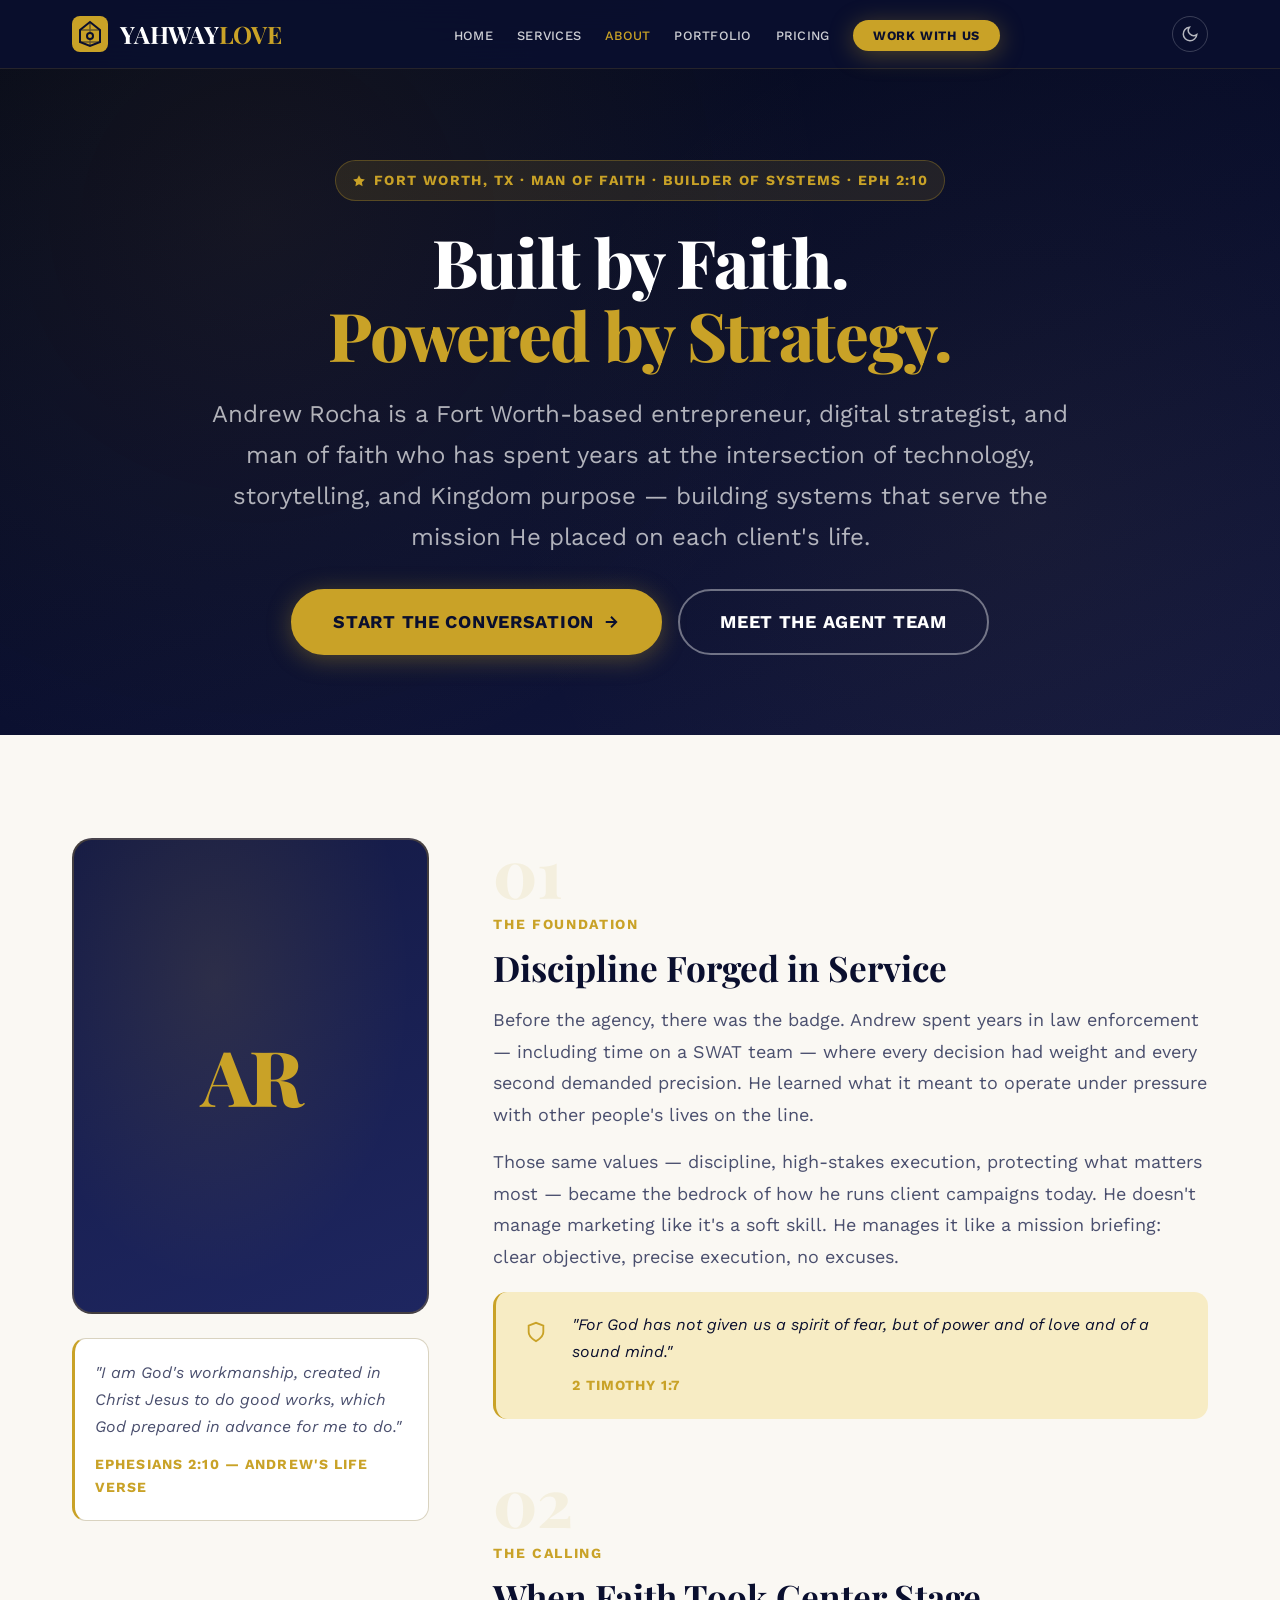
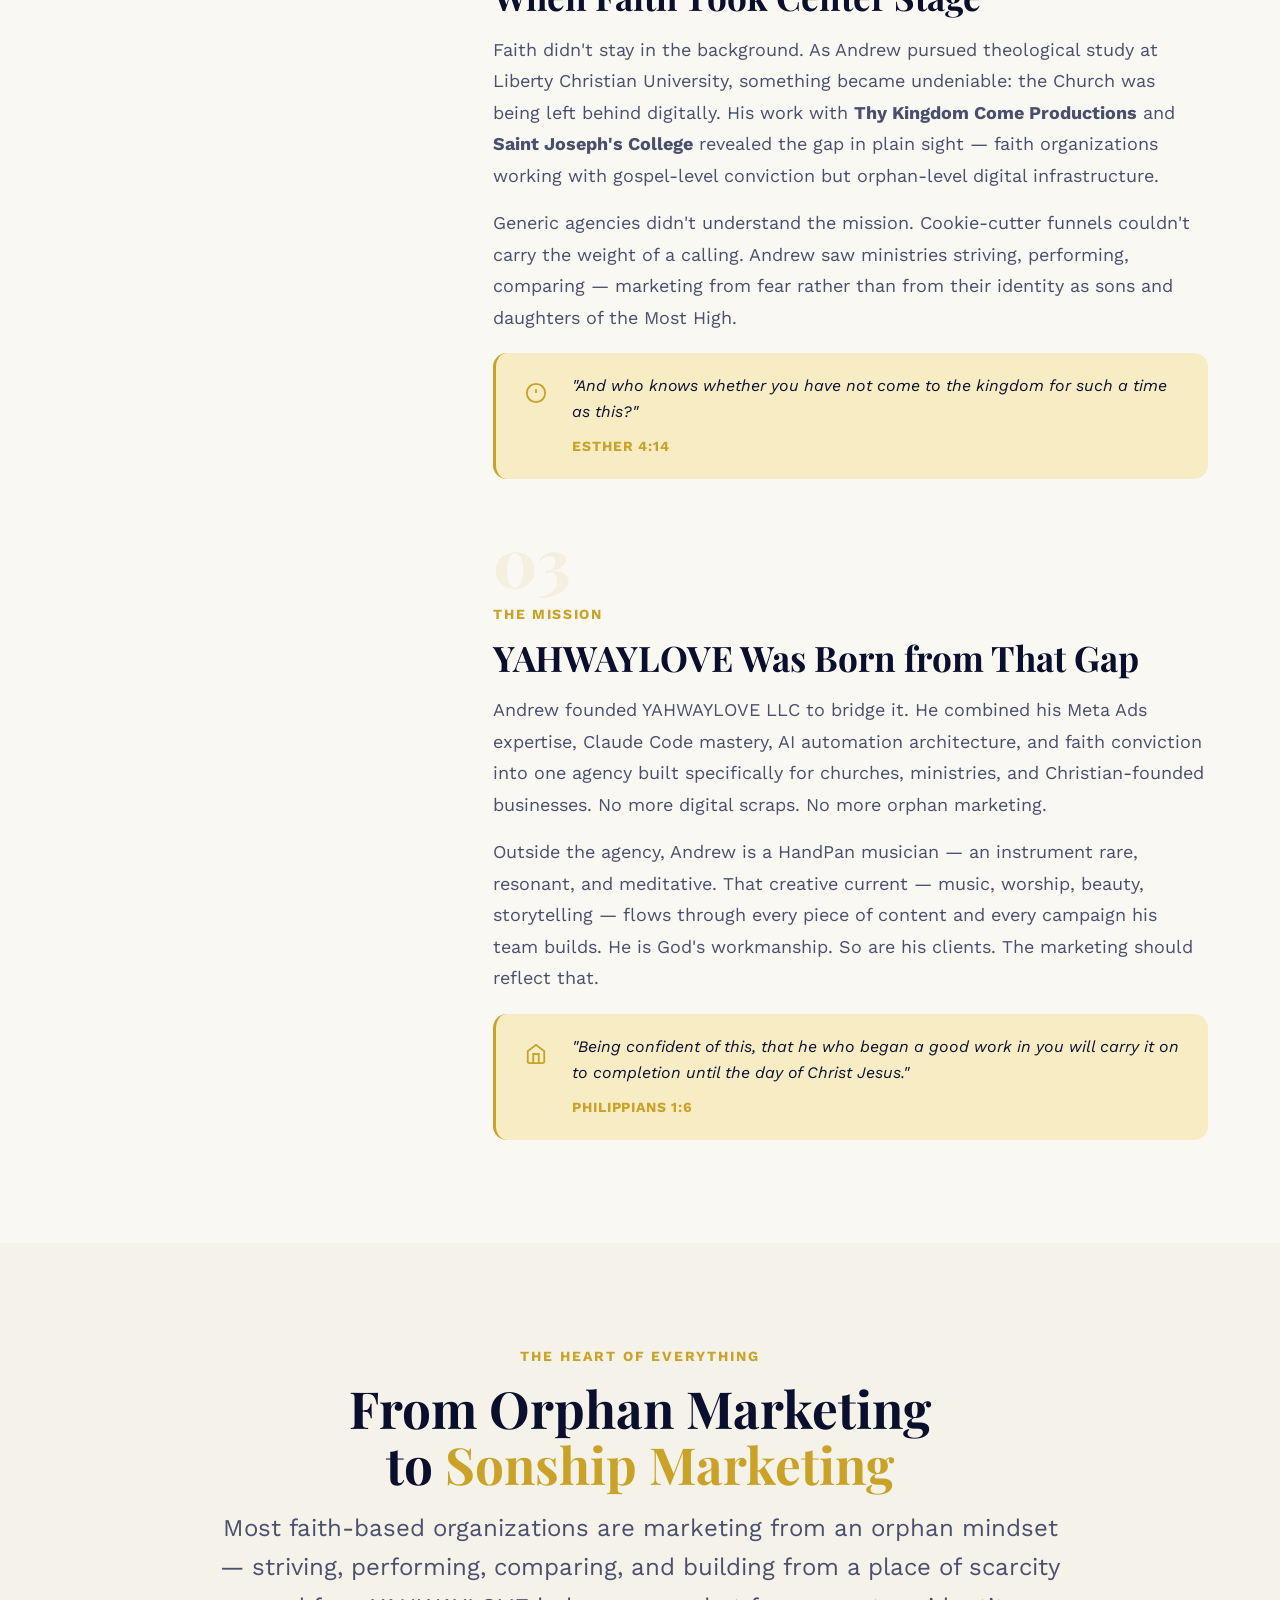
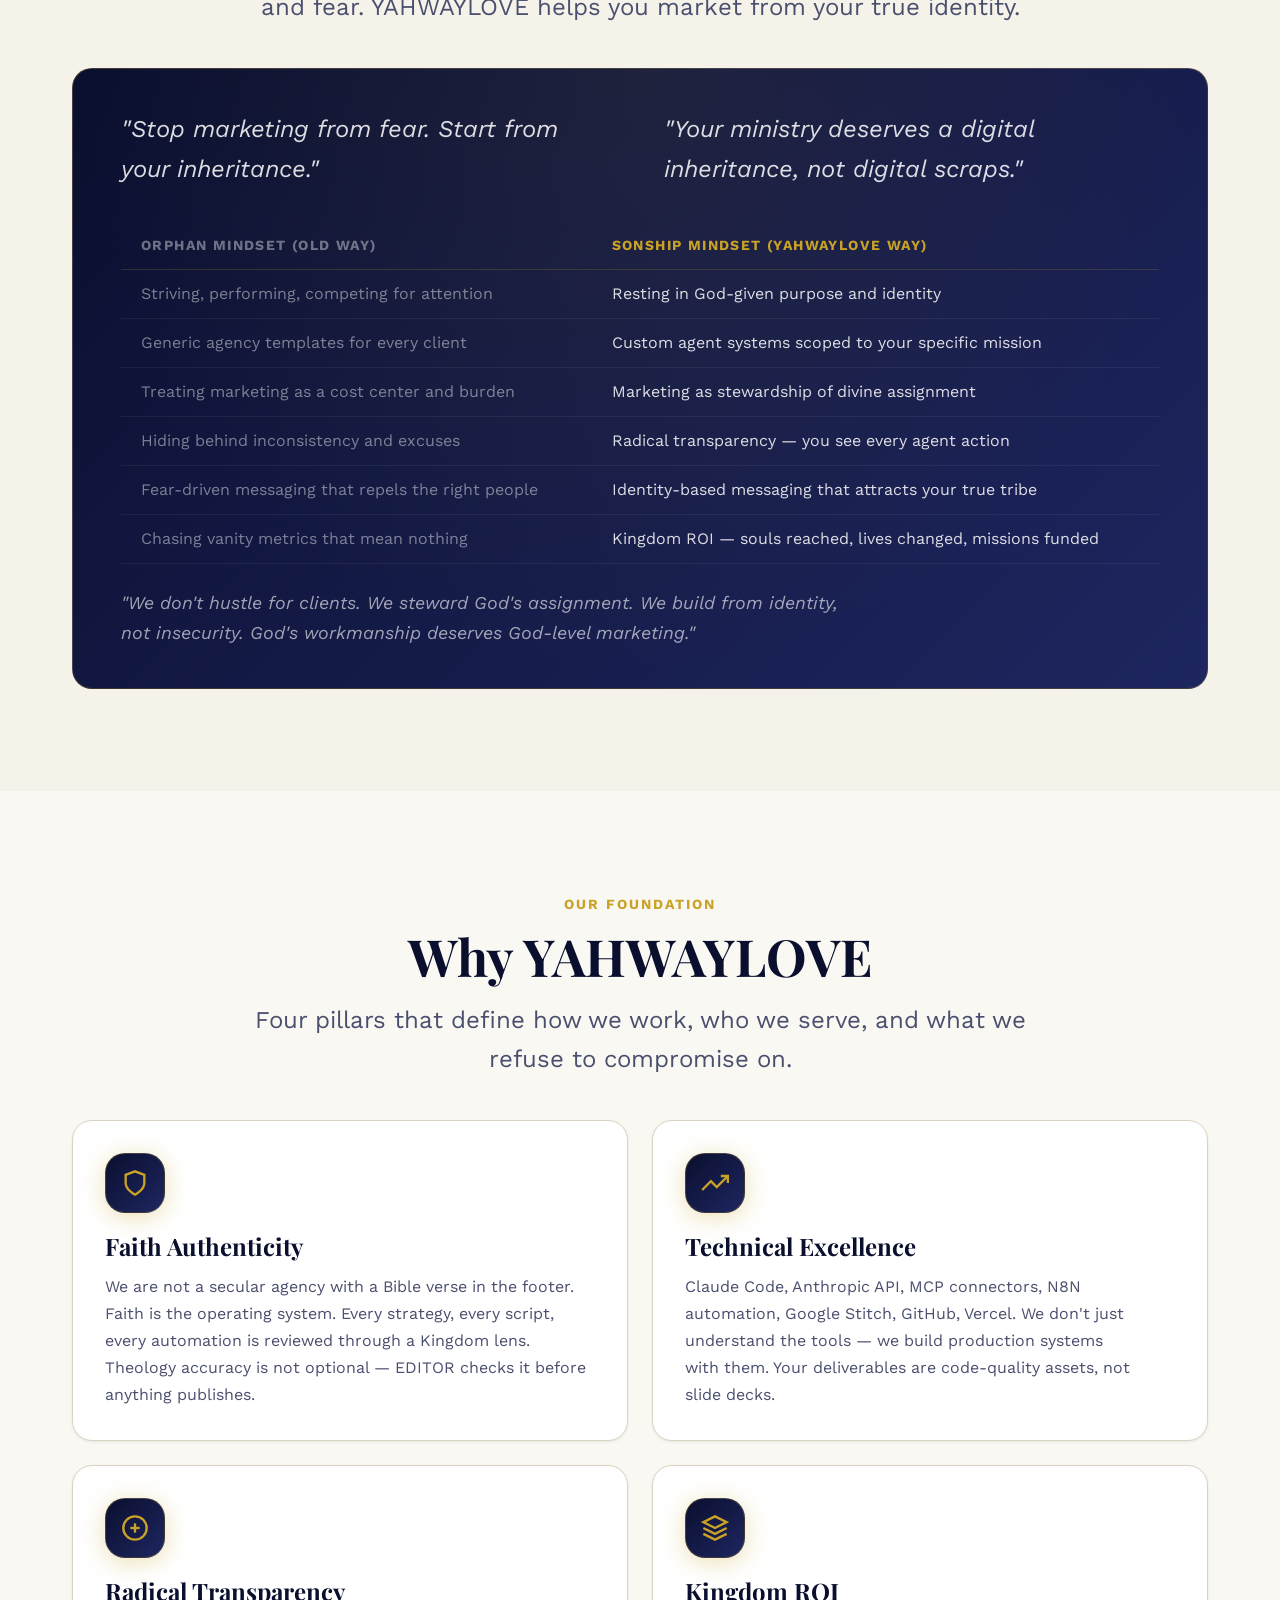
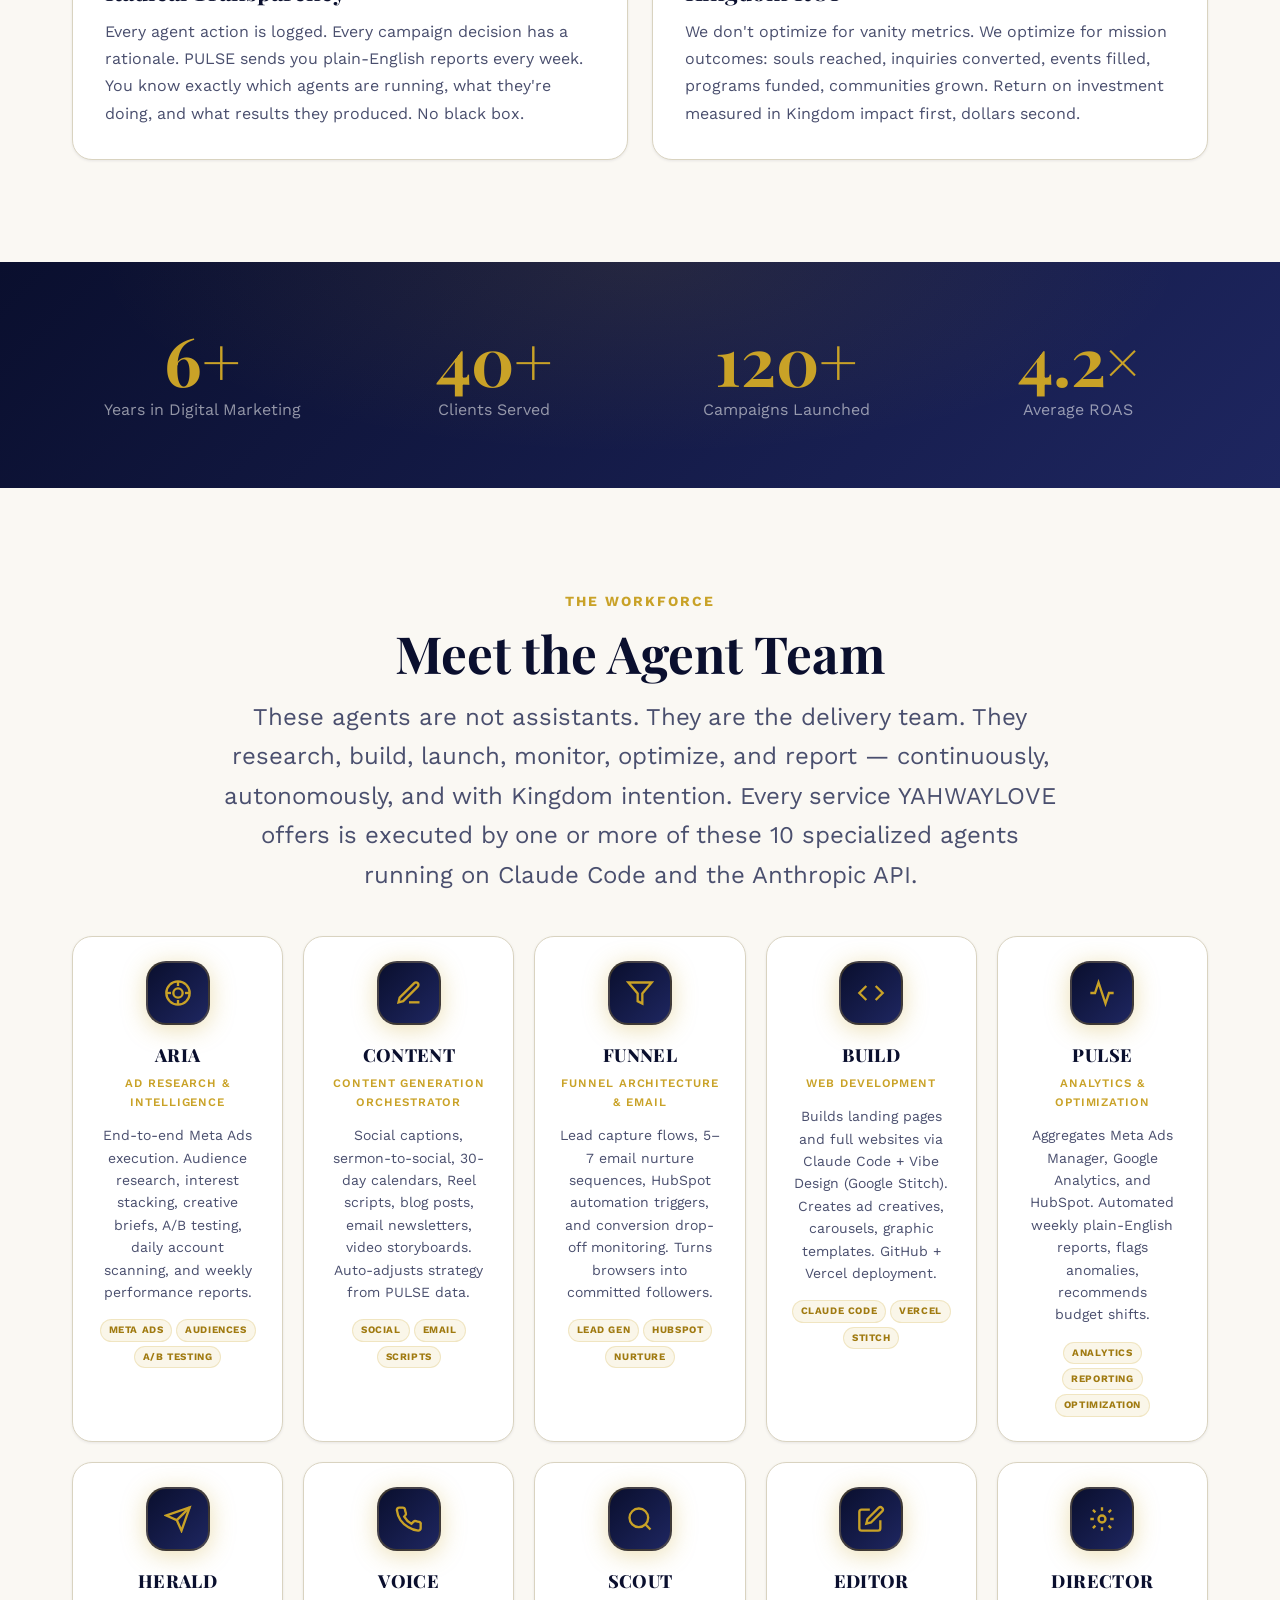
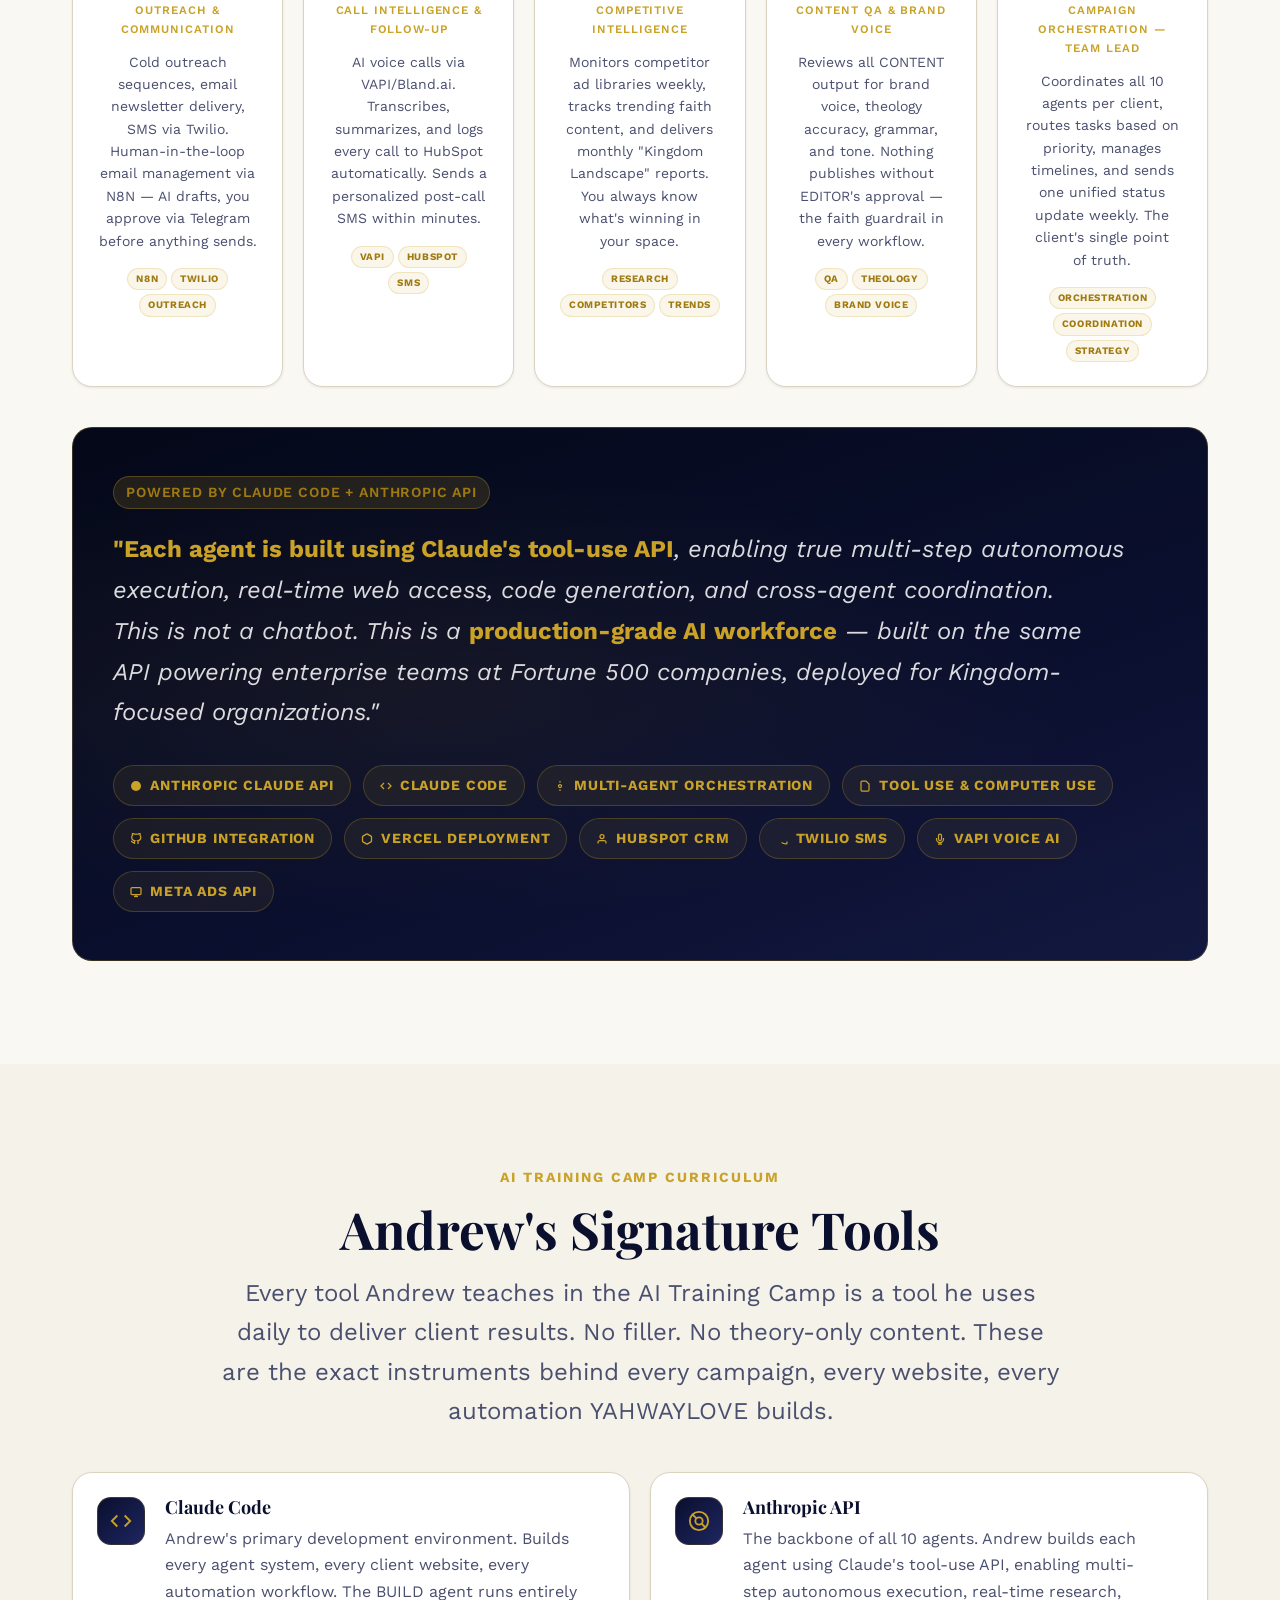
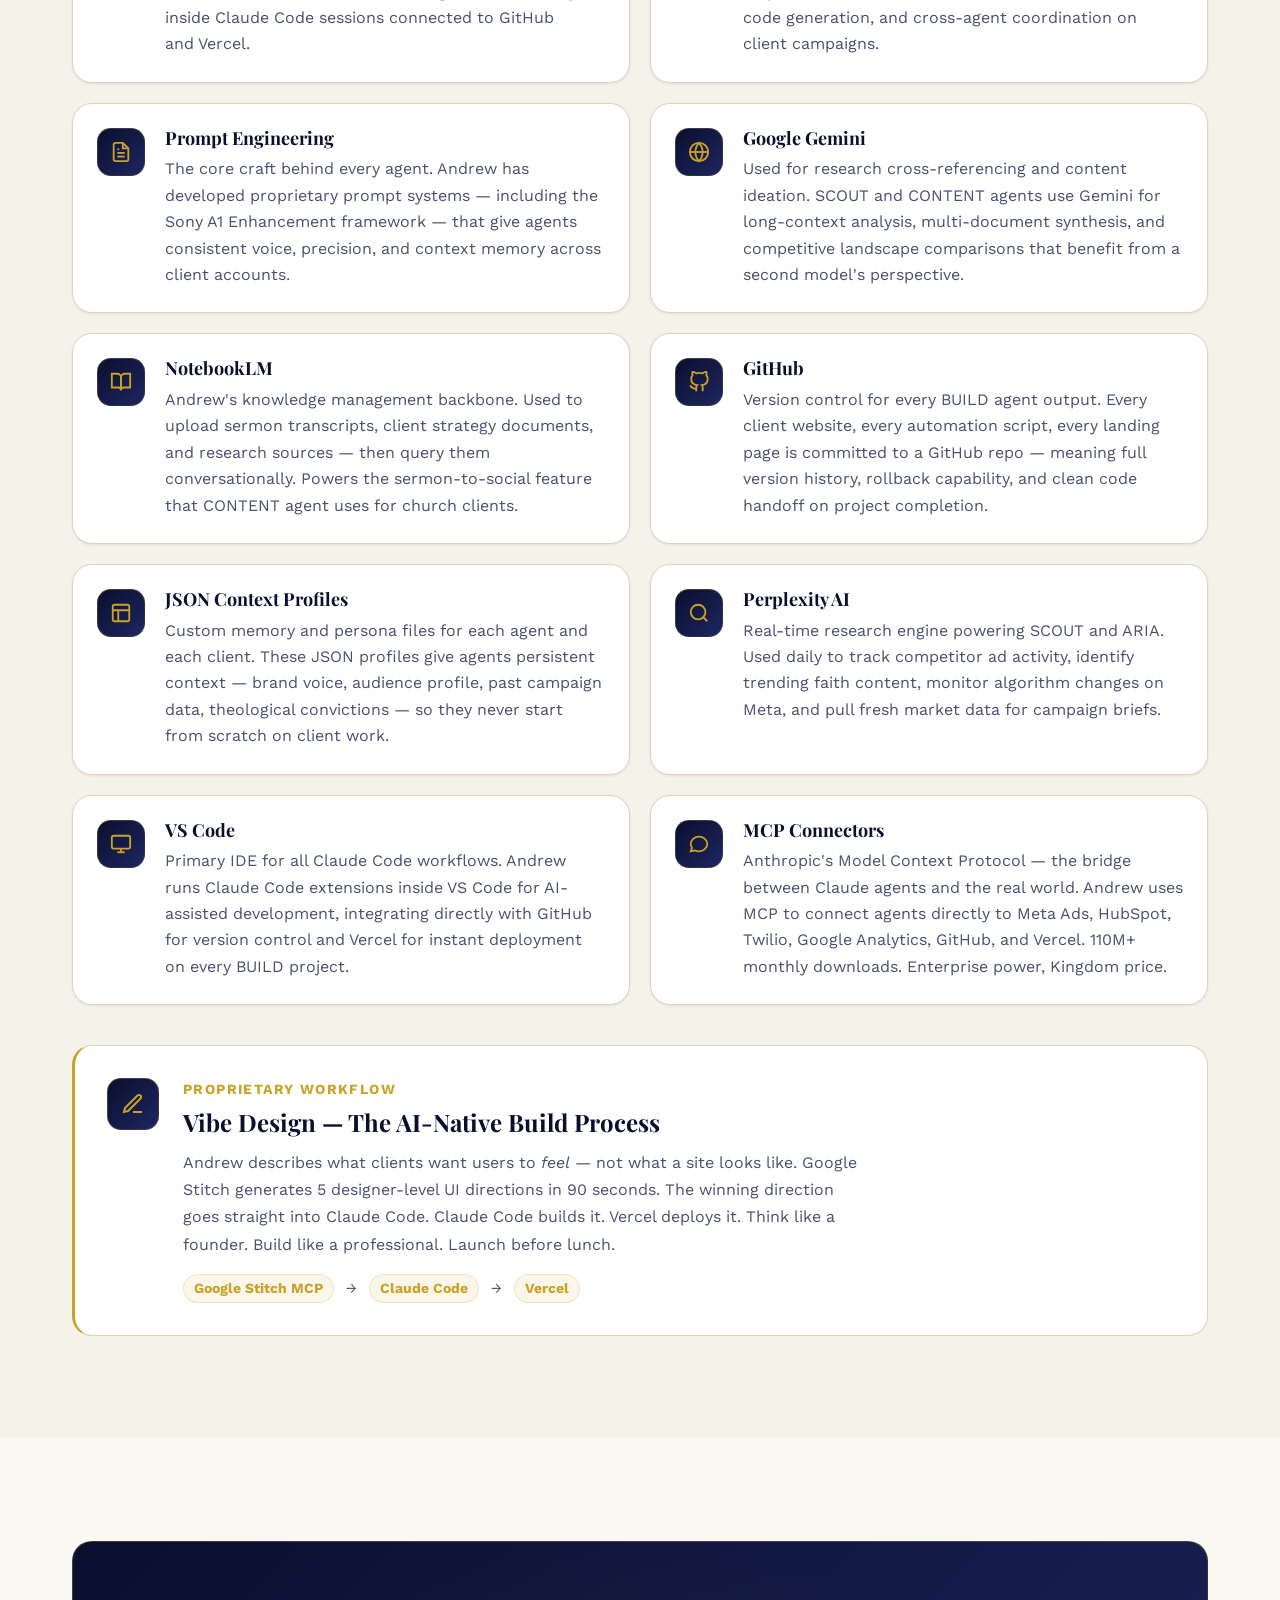
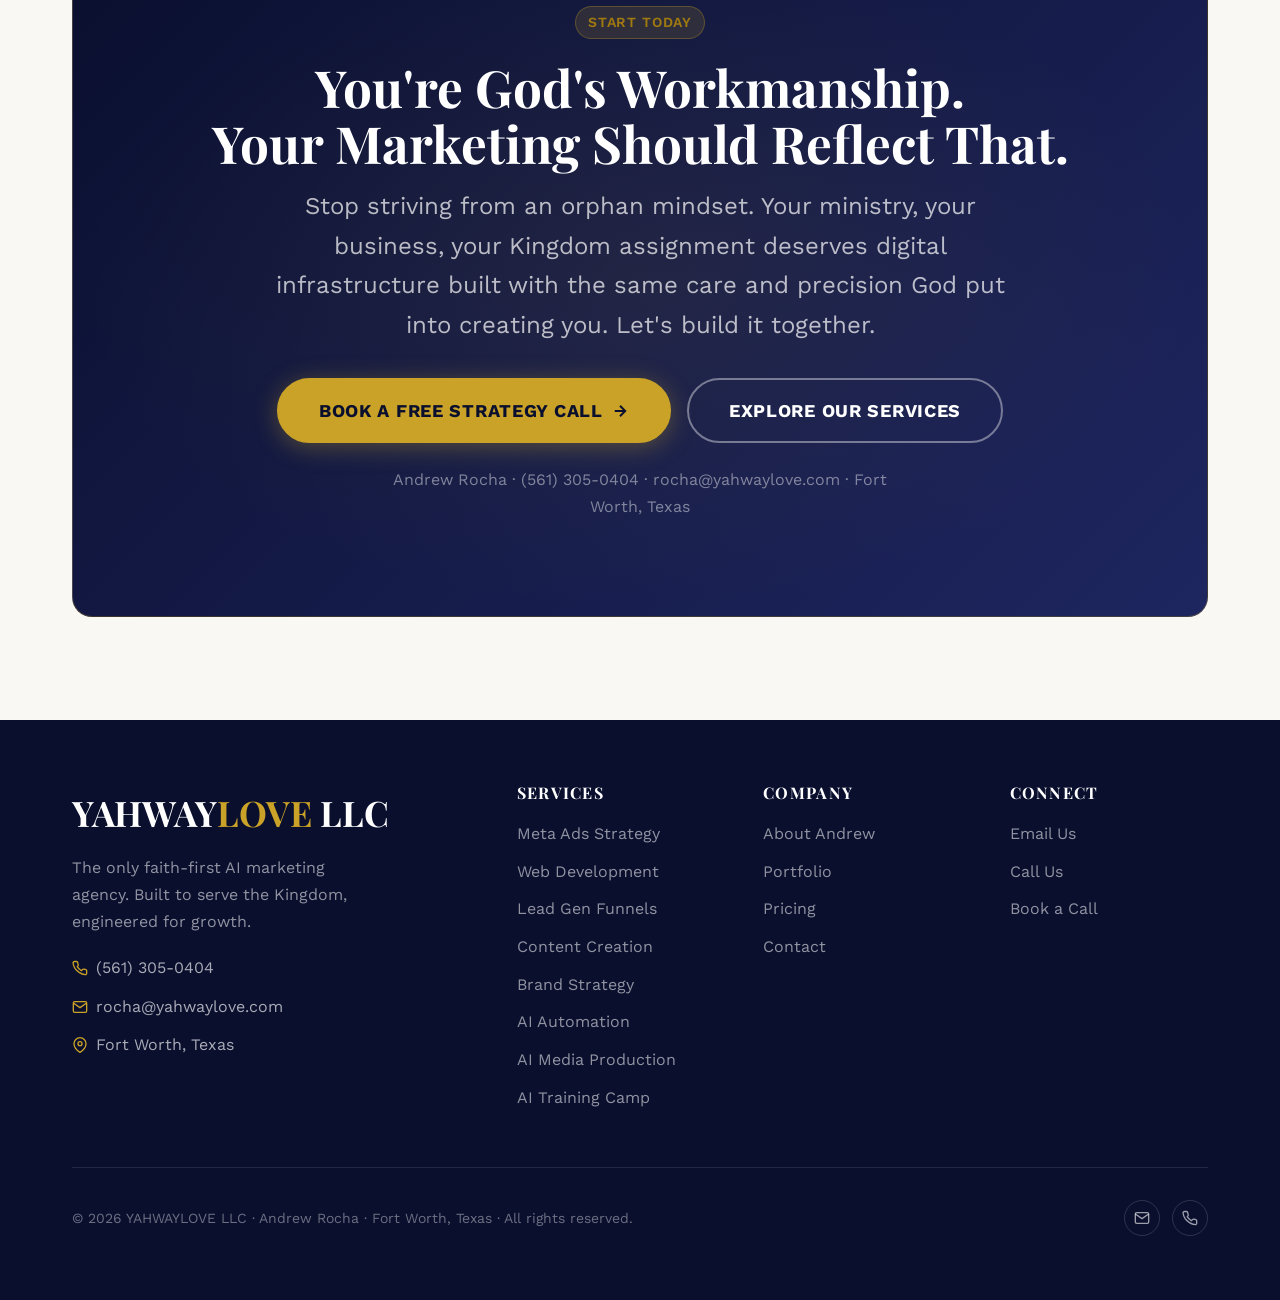
==== pages/about.html @ eea1d5aa "feat: complete MVP — all 9 pages built and QA'd - services.html: 8 services (Meta Ads, Web Dev, Funn" ====
<!DOCTYPE html>
<html lang="en">
<head>
  <meta charset="UTF-8" />
  <meta name="viewport" content="width=device-width, initial-scale=1.0" />
  <title>About Andrew Rocha — YAHWAYLOVE LLC | Faith-First AI Marketing</title>
  <meta name="description" content="Andrew Rocha is a Fort Worth-based digital strategist, man of faith, and founder of YAHWAYLOVE LLC — the only faith-first AI marketing agency powered by a 10-agent team on Claude Code and Anthropic API." />
  <meta name="author" content="Andrew Rocha" />
  <meta property="og:title" content="About Andrew Rocha — YAHWAYLOVE LLC" />
  <meta property="og:description" content="From SWAT to Sonship. The story behind the only faith-first AI marketing agency in Fort Worth, Texas." />
  <meta property="og:type" content="website" />
  <link rel="canonical" href="https://yahwaylove.com/pages/about.html" />

  <link rel="preconnect" href="https://fonts.googleapis.com" />
  <link rel="preconnect" href="https://fonts.gstatic.com" crossorigin />
  <link href="https://fonts.googleapis.com/css2?family=Playfair+Display:ital,wght@0,400;0,600;0,700;0,800;1,400;1,700&family=Work+Sans:wght@300..700&display=swap" rel="stylesheet" />

  <link rel="stylesheet" href="../css/tokens.css" />
  <link rel="stylesheet" href="../css/base.css" />
  <link rel="stylesheet" href="../css/components.css" />

  <style>
    /* ---- PAGE HERO ---- */
    .page-hero {
      background: linear-gradient(160deg, #040818 0%, #0a0f2e 55%, #131840 100%);
      padding: calc(var(--space-32) + var(--space-8)) var(--space-8) var(--space-20);
      text-align: center; position: relative; overflow: hidden;
    }
    .page-hero-particles {
      position: absolute; inset: 0;
      background:
        radial-gradient(circle at 20% 30%, rgba(201,162,39,0.07) 0%, transparent 50%),
        radial-gradient(circle at 80% 70%, rgba(201,162,39,0.05) 0%, transparent 45%);
      pointer-events: none;
    }
    .page-hero-content { position: relative; z-index: 2; max-width: var(--content-default); margin: 0 auto; }
    .page-hero-eyebrow {
      display: inline-flex; align-items: center; gap: var(--space-2);
      background: rgba(201,162,39,0.12); border: 1px solid rgba(201,162,39,0.3);
      border-radius: var(--radius-full); padding: var(--space-2) var(--space-4);
      font-size: var(--text-xs); font-weight: 700; letter-spacing: 0.1em;
      text-transform: uppercase; color: var(--brand-gold); margin-bottom: var(--space-6);
    }
    .page-hero-title {
      font-family: var(--font-display); font-size: var(--text-3xl); font-weight: 800;
      color: var(--brand-white); line-height: 1.08; letter-spacing: -0.02em; margin-bottom: var(--space-6);
    }
    .page-hero-title .accent { color: var(--brand-gold); }
    .page-hero-sub {
      font-size: var(--text-lg); color: rgba(255,255,255,0.68); line-height: 1.7;
      max-width: 58ch; margin: 0 auto var(--space-8);
    }

    /* ---- STORY SECTION ---- */
    .story-grid {
      display: grid; grid-template-columns: 1fr 2fr; gap: var(--space-16); align-items: start;
    }
    .story-sidebar {
      position: sticky; top: 120px;
    }
    .story-photo-frame {
      width: 100%; aspect-ratio: 3/4; border-radius: var(--radius-xl);
      background: linear-gradient(160deg, var(--brand-navy-mid), var(--brand-navy-soft));
      border: 2px solid rgba(201,162,39,0.25); overflow: hidden; position: relative;
      display: flex; align-items: center; justify-content: center;
    }
    .story-photo-initials {
      font-family: var(--font-display); font-size: clamp(3rem, 6vw, 5rem);
      font-weight: 800; color: var(--brand-gold); letter-spacing: -0.03em;
      position: relative; z-index: 2;
    }
    .story-photo-frame::before {
      content: ''; position: absolute; inset: 0;
      background: radial-gradient(ellipse at 40% 30%, rgba(201,162,39,0.12) 0%, transparent 65%);
    }
    .story-photo-quote {
      margin-top: var(--space-6); padding: var(--space-5);
      background: var(--color-surface); border: 1px solid var(--color-border);
      border-left: 3px solid var(--brand-gold); border-radius: var(--radius-lg);
      font-size: var(--text-sm); color: var(--color-text-muted); font-style: italic;
      line-height: 1.7;
    }
    .story-photo-quote cite {
      display: block; margin-top: var(--space-3); font-style: normal;
      font-weight: 700; font-size: var(--text-xs); color: var(--brand-gold);
      letter-spacing: 0.08em; text-transform: uppercase;
    }

    .story-chapters { display: flex; flex-direction: column; gap: var(--space-12); }
    .story-chapter { position: relative; }
    .story-chapter-num {
      font-family: var(--font-display); font-size: var(--text-3xl); font-weight: 800;
      color: rgba(201,162,39,0.10); line-height: 1; margin-bottom: var(--space-2);
    }
    .story-chapter-label {
      font-size: var(--text-xs); font-weight: 700; letter-spacing: 0.12em;
      text-transform: uppercase; color: var(--brand-gold); margin-bottom: var(--space-3);
      display: block;
    }
    .story-chapter h3 {
      font-family: var(--font-display); font-size: var(--text-xl); font-weight: 700;
      color: var(--color-text); line-height: 1.15; margin-bottom: var(--space-4);
    }
    .story-chapter p {
      font-size: var(--text-base); color: var(--color-text-muted); line-height: 1.75;
      margin-bottom: var(--space-4);
    }
    .story-chapter p:last-child { margin-bottom: 0; }
    .verse-callout {
      display: flex; gap: var(--space-4); padding: var(--space-5);
      background: var(--color-primary-highlight); border-radius: var(--radius-lg);
      border-left: 3px solid var(--brand-gold); margin-top: var(--space-5);
    }
    .verse-callout .verse-icon {
      flex-shrink: 0; width: 40px; height: 40px;
      display: flex; align-items: center; justify-content: center;
      color: var(--brand-gold);
    }
    .verse-callout p {
      font-style: italic; color: var(--color-text); font-size: var(--text-sm);
      margin-bottom: var(--space-1) !important; line-height: 1.65;
    }
    .verse-callout cite {
      font-style: normal; font-size: var(--text-xs); font-weight: 700;
      color: var(--brand-gold); letter-spacing: 0.06em; text-transform: uppercase;
    }

    /* ---- SONSHIP CALLOUT ---- */
    .sonship-callout {
      background: linear-gradient(135deg, var(--brand-navy) 0%, var(--brand-navy-soft) 100%);
      border-radius: var(--radius-xl); padding: var(--space-10) var(--space-12);
      border: 1px solid rgba(201,162,39,0.25); position: relative; overflow: hidden;
    }
    .sonship-callout::before {
      content: ''; position: absolute; inset: 0;
      background: radial-gradient(ellipse at center top, rgba(201,162,39,0.08) 0%, transparent 70%);
    }
    .sonship-callout-inner { position: relative; z-index: 1; }
    .sonship-table {
      width: 100%; border-collapse: collapse; margin-top: var(--space-6);
    }
    .sonship-table th {
      padding: var(--space-3) var(--space-5); text-align: left;
      font-size: var(--text-xs); font-weight: 700; letter-spacing: 0.1em;
      text-transform: uppercase; border-bottom: 1px solid rgba(201,162,39,0.2);
    }
    .sonship-table th:first-child { color: rgba(255,255,255,0.4); }
    .sonship-table th:last-child { color: var(--brand-gold); }
    .sonship-table td {
      padding: var(--space-3) var(--space-5); font-size: var(--text-sm);
      border-bottom: 1px solid rgba(255,255,255,0.06); vertical-align: top;
      line-height: 1.5;
    }
    .sonship-table td:first-child { color: rgba(255,255,255,0.45); }
    .sonship-table td:last-child { color: rgba(255,255,255,0.85); }

    /* ---- PILLARS ---- */
    .pillars-grid {
      display: grid; grid-template-columns: repeat(2, 1fr); gap: var(--space-6);
    }
    .pillar-card {
      background: var(--color-surface); border: 1px solid var(--color-border);
      border-radius: var(--radius-xl); padding: var(--space-8);
      box-shadow: var(--shadow-sm); transition: transform var(--transition-interactive), box-shadow var(--transition-interactive);
    }
    .pillar-card:hover { transform: translateY(-4px); box-shadow: var(--shadow-lg); }
    .pillar-icon {
      width: 60px; height: 60px; border-radius: var(--radius-xl);
      background: linear-gradient(135deg, var(--brand-navy), var(--brand-navy-soft));
      border: 1.5px solid rgba(201,162,39,0.25);
      display: flex; align-items: center; justify-content: center;
      color: var(--brand-gold); margin-bottom: var(--space-5);
      box-shadow: var(--shadow-gold);
    }
    .pillar-card h3 {
      font-family: var(--font-display); font-size: var(--text-lg); font-weight: 700;
      color: var(--color-text); margin-bottom: var(--space-3);
    }
    .pillar-card p { font-size: var(--text-sm); color: var(--color-text-muted); line-height: 1.7; }

    /* ---- STATS BAR ---- */
    .stats-bar {
      background: linear-gradient(135deg, var(--brand-navy) 0%, var(--brand-navy-soft) 100%);
      padding-block: var(--space-16); position: relative; overflow: hidden;
    }
    .stats-bar::before {
      content: ''; position: absolute; inset: 0;
      background: radial-gradient(ellipse at 50% 0%, rgba(201,162,39,0.10) 0%, transparent 60%);
    }
    .stats-bar-inner {
      position: relative; z-index: 1; max-width: var(--content-wide); margin: 0 auto; padding: 0 var(--space-8);
      display: grid; grid-template-columns: repeat(4, 1fr); gap: var(--space-8);
    }
    .stat-item { text-align: center; }
    .stat-item .stat-value { color: var(--brand-gold); }
    .stat-item .stat-label { color: rgba(255,255,255,0.55); }
    .stat-divider {
      width: 1px; background: rgba(201,162,39,0.2);
      height: 60px; align-self: center; justify-self: center;
    }

    /* ---- AGENT GRID ---- */
    .agent-grid {
      display: grid; grid-template-columns: repeat(5, 1fr); gap: var(--space-5);
    }
    .agent-card {
      background: var(--color-surface); border: 1px solid var(--color-border);
      border-radius: var(--radius-xl); padding: var(--space-6); text-align: center;
      box-shadow: var(--shadow-sm); transition: transform var(--transition-interactive), box-shadow var(--transition-interactive), border-color var(--transition-interactive);
    }
    .agent-card:hover { transform: translateY(-5px); box-shadow: var(--shadow-lg); border-color: rgba(201,162,39,0.35); }
    .agent-avatar {
      width: 64px; height: 64px; border-radius: var(--radius-xl);
      background: linear-gradient(135deg, var(--brand-navy) 0%, var(--brand-navy-soft) 100%);
      border: 2px solid rgba(201,162,39,0.25); display: flex; align-items: center;
      justify-content: center; color: var(--brand-gold); margin: 0 auto var(--space-4);
      box-shadow: var(--shadow-gold);
    }
    .agent-codename {
      font-family: var(--font-display); font-size: var(--text-base); font-weight: 800;
      color: var(--color-text); letter-spacing: 0.02em; margin-bottom: var(--space-1);
    }
    .agent-role {
      font-size: 0.72rem; font-weight: 600; letter-spacing: 0.08em; text-transform: uppercase;
      color: var(--brand-gold); margin-bottom: var(--space-3);
    }
    .agent-blurb {
      font-size: var(--text-xs); color: var(--color-text-muted); line-height: 1.6;
      margin-bottom: var(--space-4);
    }
    .agent-tags { display: flex; flex-wrap: wrap; gap: var(--space-1); justify-content: center; }
    .agent-tag {
      font-size: 0.62rem; font-weight: 700; letter-spacing: 0.06em; text-transform: uppercase;
      background: rgba(201,162,39,0.1); color: var(--brand-gold-dim);
      border: 1px solid rgba(201,162,39,0.2); border-radius: var(--radius-full);
      padding: 2px 8px;
    }
    [data-theme='dark'] .agent-tag { color: var(--brand-gold-light); }

    /* ---- TECH STACK CALLOUT ---- */
    .tech-stack-callout {
      background: linear-gradient(160deg, #040818 0%, #0a0f2e 60%, #131840 100%);
      border-radius: var(--radius-xl); padding: var(--space-12) var(--space-10);
      border: 1px solid rgba(201,162,39,0.25); position: relative; overflow: hidden;
      margin-top: var(--space-10);
    }
    .tech-stack-callout::before {
      content: ''; position: absolute; inset: 0;
      background: radial-gradient(ellipse at 30% 50%, rgba(201,162,39,0.07) 0%, transparent 60%);
    }
    .tech-stack-inner { position: relative; z-index: 1; }
    .tech-stack-quote {
      font-size: var(--text-lg); color: rgba(255,255,255,0.85); line-height: 1.7;
      font-style: italic; margin-bottom: var(--space-8); max-width: 72ch;
    }
    .tech-stack-quote strong { color: var(--brand-gold); font-style: normal; }
    .tech-badges {
      display: flex; flex-wrap: wrap; gap: var(--space-3);
    }
    .tech-badge {
      display: inline-flex; align-items: center; gap: var(--space-2);
      background: rgba(201,162,39,0.08); border: 1px solid rgba(201,162,39,0.25);
      border-radius: var(--radius-full); padding: var(--space-2) var(--space-4);
      font-size: var(--text-xs); font-weight: 700; letter-spacing: 0.06em;
      text-transform: uppercase; color: var(--brand-gold);
    }

    /* ---- SIGNATURE TOOLS ---- */
    .tools-grid {
      display: grid; grid-template-columns: repeat(2, 1fr); gap: var(--space-5);
    }
    .tool-card {
      background: var(--color-surface); border: 1px solid var(--color-border);
      border-radius: var(--radius-xl); padding: var(--space-6);
      box-shadow: var(--shadow-sm); display: flex; gap: var(--space-5); align-items: flex-start;
      transition: transform var(--transition-interactive), box-shadow var(--transition-interactive);
    }
    .tool-card:hover { transform: translateY(-3px); box-shadow: var(--shadow-md); }
    .tool-icon-wrap {
      flex-shrink: 0; width: 48px; height: 48px; border-radius: var(--radius-lg);
      background: linear-gradient(135deg, var(--brand-navy), var(--brand-navy-soft));
      border: 1.5px solid rgba(201,162,39,0.2); display: flex; align-items: center;
      justify-content: center; color: var(--brand-gold);
    }
    .tool-card-content h4 {
      font-family: var(--font-display); font-size: var(--text-base); font-weight: 700;
      color: var(--color-text); margin-bottom: var(--space-2);
    }
    .tool-card-content p {
      font-size: var(--text-sm); color: var(--color-text-muted); line-height: 1.65;
    }

    /* ---- CTA SECTION ---- */
    .about-cta {
      background: linear-gradient(135deg, var(--brand-navy) 0%, var(--brand-navy-soft) 100%);
      border-radius: var(--radius-xl); padding: var(--space-16) var(--space-12);
      border: 1px solid rgba(201,162,39,0.25); text-align: center;
      position: relative; overflow: hidden;
    }
    .about-cta::before {
      content: ''; position: absolute; inset: 0;
      background: radial-gradient(ellipse at center, rgba(201,162,39,0.08) 0%, transparent 70%);
    }
    .about-cta-inner { position: relative; z-index: 1; }
    .about-cta h2 {
      font-family: var(--font-display); font-size: var(--text-2xl); font-weight: 700;
      color: var(--brand-white); margin-bottom: var(--space-4); line-height: 1.1;
    }
    .about-cta p {
      font-size: var(--text-lg); color: rgba(255,255,255,0.7); margin-bottom: var(--space-8);
      max-width: 52ch; margin-left: auto; margin-right: auto; line-height: 1.65;
    }

    /* RESPONSIVE */
    @media (max-width: 1100px) {
      .agent-grid { grid-template-columns: repeat(4, 1fr); }
    }
    @media (max-width: 900px) {
      .story-grid { grid-template-columns: 1fr; }
      .story-sidebar { position: static; display: flex; flex-direction: row; gap: var(--space-6); align-items: flex-start; }
      .story-photo-frame { width: 180px; flex-shrink: 0; }
      .story-photo-quote { flex: 1; margin-top: 0; }
      .pillars-grid { grid-template-columns: 1fr; }
      .agent-grid { grid-template-columns: repeat(3, 1fr); }
      .tools-grid { grid-template-columns: 1fr; }
      .stats-bar-inner { grid-template-columns: repeat(2, 1fr); }
      .sonship-callout { padding: var(--space-8); }
    }
    @media (max-width: 640px) {
      .page-hero { padding-top: calc(var(--space-24) + var(--space-8)); }
      .agent-grid { grid-template-columns: repeat(2, 1fr); }
      .story-sidebar { flex-direction: column; }
      .story-photo-frame { width: 100%; }
      .about-cta { padding: var(--space-10) var(--space-6); }
      .tech-stack-callout { padding: var(--space-8) var(--space-6); }
    }
    @media (max-width: 480px) {
      .agent-grid { grid-template-columns: 1fr; }
    }
  </style>
</head>
<body>

<!-- ====== NAV ====== -->
<nav class="nav" role="navigation" aria-label="Main navigation">
  <div class="nav-inner">
    <a href="../index.html" class="nav-logo" aria-label="YAHWAYLOVE Home">
      <svg width="36" height="36" viewBox="0 0 36 36" fill="none" aria-hidden="true">
        <rect width="36" height="36" rx="8" fill="#C9A227"/>
        <path d="M18 6 L28 14 L28 26 L18 30 L8 26 L8 14 Z" fill="none" stroke="#0A0F2E" stroke-width="2"/>
        <path d="M18 6 L18 30 M8 14 L28 14 M8 26 L28 26" stroke="#0A0F2E" stroke-width="1.5" opacity="0.5"/>
        <circle cx="18" cy="20" r="4" fill="#0A0F2E"/>
        <circle cx="18" cy="20" r="2" fill="#C9A227"/>
      </svg>
      <span class="nav-logo-text">YAHWAY<span>LOVE</span></span>
    </a>
    <button class="hamburger" aria-label="Open menu" aria-expanded="false"><span></span><span></span><span></span></button>
    <ul class="nav-links" role="list">
      <li><a href="../index.html">Home</a></li>
      <li><a href="services.html">Services</a></li>
      <li><a href="about.html">About</a></li>
      <li><a href="portfolio.html">Portfolio</a></li>
      <li><a href="pricing.html">Pricing</a></li>
      <li><a href="contact.html" class="nav-cta">Work With Us</a></li>
    </ul>
    <button class="theme-toggle" data-theme-toggle aria-label="Toggle dark mode">
      <svg width="18" height="18" viewBox="0 0 24 24" fill="none" stroke="currentColor" stroke-width="2"><path d="M21 12.79A9 9 0 1 1 11.21 3 7 7 0 0 0 21 12.79z"/></svg>
    </button>
  </div>
</nav>

<!-- ====== PAGE HERO ====== -->
<section class="page-hero" aria-label="About Hero">
  <div class="page-hero-particles" aria-hidden="true"></div>
  <div class="page-hero-content">
    <div class="page-hero-eyebrow" data-animate>
      <svg width="14" height="14" viewBox="0 0 24 24" fill="currentColor"><path d="M12 2L15.09 8.26L22 9.27L17 14.14L18.18 21.02L12 17.77L5.82 21.02L7 14.14L2 9.27L8.91 8.26L12 2Z"/></svg>
      Fort Worth, TX · Man of Faith · Builder of Systems · Eph 2:10
    </div>
    <h1 class="page-hero-title" data-animate data-animate-delay="1">
      Built by Faith.<br><span class="accent">Powered by Strategy.</span>
    </h1>
    <p class="page-hero-sub" data-animate data-animate-delay="2">
      Andrew Rocha is a Fort Worth-based entrepreneur, digital strategist, and man of faith who has spent years at the intersection of technology, storytelling, and Kingdom purpose — building systems that serve the mission He placed on each client's life.
    </p>
    <div style="display:flex;align-items:center;justify-content:center;gap:var(--space-4);flex-wrap:wrap;" data-animate data-animate-delay="3">
      <a href="contact.html" class="btn btn-primary btn-lg">
        Start the Conversation
        <svg width="18" height="18" viewBox="0 0 24 24" fill="none" stroke="currentColor" stroke-width="2.5"><path d="M5 12h14M12 5l7 7-7 7"/></svg>
      </a>
      <a href="#agent-team" class="btn btn-outline btn-lg">Meet the Agent Team</a>
    </div>
  </div>
</section>

<!-- ====== ANDREW'S STORY ====== -->
<section style="background:var(--color-bg);">
  <div class="container">
    <div class="story-grid">

      <!-- Sidebar -->
      <div class="story-sidebar" data-animate>
        <div class="story-photo-frame" aria-label="Andrew Rocha">
          <div class="story-photo-initials">AR</div>
        </div>
        <blockquote class="story-photo-quote">
          <p>"I am God's workmanship, created in Christ Jesus to do good works, which God prepared in advance for me to do."</p>
          <cite>Ephesians 2:10 — Andrew's life verse</cite>
        </blockquote>
      </div>

      <!-- Story Chapters -->
      <div class="story-chapters">

        <!-- Chapter 1 -->
        <div class="story-chapter" data-animate>
          <div class="story-chapter-num">01</div>
          <span class="story-chapter-label">The Foundation</span>
          <h3>Discipline Forged in Service</h3>
          <p>Before the agency, there was the badge. Andrew spent years in law enforcement — including time on a SWAT team — where every decision had weight and every second demanded precision. He learned what it meant to operate under pressure with other people's lives on the line.</p>
          <p>Those same values — discipline, high-stakes execution, protecting what matters most — became the bedrock of how he runs client campaigns today. He doesn't manage marketing like it's a soft skill. He manages it like a mission briefing: clear objective, precise execution, no excuses.</p>
          <div class="verse-callout">
            <div class="verse-icon">
              <svg width="22" height="22" viewBox="0 0 24 24" fill="none" stroke="currentColor" stroke-width="2"><path d="M12 22s8-4 8-10V5l-8-3-8 3v7c0 6 8 10 8 10z"/></svg>
            </div>
            <div>
              <p>"For God has not given us a spirit of fear, but of power and of love and of a sound mind."</p>
              <cite>2 Timothy 1:7</cite>
            </div>
          </div>
        </div>

        <!-- Chapter 2 -->
        <div class="story-chapter" data-animate>
          <div class="story-chapter-num">02</div>
          <span class="story-chapter-label">The Calling</span>
          <h3>When Faith Took Center Stage</h3>
          <p>Faith didn't stay in the background. As Andrew pursued theological study at Liberty Christian University, something became undeniable: the Church was being left behind digitally. His work with <strong>Thy Kingdom Come Productions</strong> and <strong>Saint Joseph's College</strong> revealed the gap in plain sight — faith organizations working with gospel-level conviction but orphan-level digital infrastructure.</p>
          <p>Generic agencies didn't understand the mission. Cookie-cutter funnels couldn't carry the weight of a calling. Andrew saw ministries striving, performing, comparing — marketing from fear rather than from their identity as sons and daughters of the Most High.</p>
          <div class="verse-callout">
            <div class="verse-icon">
              <svg width="22" height="22" viewBox="0 0 24 24" fill="none" stroke="currentColor" stroke-width="2"><circle cx="12" cy="12" r="10"/><line x1="12" y1="8" x2="12" y2="12"/><line x1="12" y1="16" x2="12.01" y2="16"/></svg>
            </div>
            <div>
              <p>"And who knows whether you have not come to the kingdom for such a time as this?"</p>
              <cite>Esther 4:14</cite>
            </div>
          </div>
        </div>

        <!-- Chapter 3 -->
        <div class="story-chapter" data-animate>
          <div class="story-chapter-num">03</div>
          <span class="story-chapter-label">The Mission</span>
          <h3>YAHWAYLOVE Was Born from That Gap</h3>
          <p>Andrew founded YAHWAYLOVE LLC to bridge it. He combined his Meta Ads expertise, Claude Code mastery, AI automation architecture, and faith conviction into one agency built specifically for churches, ministries, and Christian-founded businesses. No more digital scraps. No more orphan marketing.</p>
          <p>Outside the agency, Andrew is a HandPan musician — an instrument rare, resonant, and meditative. That creative current — music, worship, beauty, storytelling — flows through every piece of content and every campaign his team builds. He is God's workmanship. So are his clients. The marketing should reflect that.</p>
          <div class="verse-callout">
            <div class="verse-icon">
              <svg width="22" height="22" viewBox="0 0 24 24" fill="none" stroke="currentColor" stroke-width="2"><path d="M3 9l9-7 9 7v11a2 2 0 0 1-2 2H5a2 2 0 0 1-2-2z"/><polyline points="9 22 9 12 15 12 15 22"/></svg>
            </div>
            <div>
              <p>"Being confident of this, that he who began a good work in you will carry it on to completion until the day of Christ Jesus."</p>
              <cite>Philippians 1:6</cite>
            </div>
          </div>
        </div>

      </div>
    </div>
  </div>
</section>

<!-- ====== SONSHIP FRAMEWORK ====== -->
<section style="background:var(--color-surface-2);">
  <div class="container">
    <div class="text-center" style="margin-bottom:var(--space-10);" data-animate>
      <span class="section-label">The Heart of Everything</span>
      <h2 class="section-title">From Orphan Marketing<br>to <span class="text-gold">Sonship Marketing</span></h2>
      <p class="section-sub" style="margin: 0 auto;">Most faith-based organizations are marketing from an orphan mindset — striving, performing, comparing, and building from a place of scarcity and fear. YAHWAYLOVE helps you market from your true identity.</p>
    </div>

    <div class="sonship-callout" data-animate>
      <div class="sonship-callout-inner">
        <div style="display:grid;grid-template-columns:1fr 1fr;gap:var(--space-12);margin-bottom:var(--space-8);">
          <div>
            <p style="font-size:var(--text-lg);color:rgba(255,255,255,0.85);line-height:1.7;font-style:italic;">"Stop marketing from fear. Start from your inheritance."</p>
          </div>
          <div>
            <p style="font-size:var(--text-lg);color:rgba(255,255,255,0.85);line-height:1.7;font-style:italic;">"Your ministry deserves a digital inheritance, not digital scraps."</p>
          </div>
        </div>
        <table class="sonship-table" aria-label="Orphan vs Sonship marketing mindset comparison">
          <thead>
            <tr>
              <th>Orphan Mindset (Old Way)</th>
              <th>Sonship Mindset (YAHWAYLOVE Way)</th>
            </tr>
          </thead>
          <tbody>
            <tr>
              <td>Striving, performing, competing for attention</td>
              <td>Resting in God-given purpose and identity</td>
            </tr>
            <tr>
              <td>Generic agency templates for every client</td>
              <td>Custom agent systems scoped to your specific mission</td>
            </tr>
            <tr>
              <td>Treating marketing as a cost center and burden</td>
              <td>Marketing as stewardship of divine assignment</td>
            </tr>
            <tr>
              <td>Hiding behind inconsistency and excuses</td>
              <td>Radical transparency — you see every agent action</td>
            </tr>
            <tr>
              <td>Fear-driven messaging that repels the right people</td>
              <td>Identity-based messaging that attracts your true tribe</td>
            </tr>
            <tr>
              <td>Chasing vanity metrics that mean nothing</td>
              <td>Kingdom ROI — souls reached, lives changed, missions funded</td>
            </tr>
          </tbody>
        </table>
        <p style="font-size:var(--text-base);color:rgba(255,255,255,0.6);margin-top:var(--space-6);font-style:italic;">"We don't hustle for clients. We steward God's assignment. We build from identity, not insecurity. God's workmanship deserves God-level marketing."</p>
      </div>
    </div>
  </div>
</section>

<!-- ====== WHY YAHWAYLOVE — 4 PILLARS ====== -->
<section style="background:var(--color-bg);">
  <div class="container">
    <div class="text-center" style="margin-bottom:var(--space-10);" data-animate>
      <span class="section-label">Our Foundation</span>
      <h2 class="section-title">Why YAHWAYLOVE</h2>
      <p class="section-sub" style="margin:0 auto;">Four pillars that define how we work, who we serve, and what we refuse to compromise on.</p>
    </div>
    <div class="pillars-grid">
      <div class="pillar-card" data-animate data-animate-delay="1">
        <div class="pillar-icon">
          <svg width="28" height="28" viewBox="0 0 24 24" fill="none" stroke="currentColor" stroke-width="2"><path d="M12 22s8-4 8-10V5l-8-3-8 3v7c0 6 8 10 8 10z"/></svg>
        </div>
        <h3>Faith Authenticity</h3>
        <p>We are not a secular agency with a Bible verse in the footer. Faith is the operating system. Every strategy, every script, every automation is reviewed through a Kingdom lens. Theology accuracy is not optional — EDITOR checks it before anything publishes.</p>
      </div>
      <div class="pillar-card" data-animate data-animate-delay="2">
        <div class="pillar-icon">
          <svg width="28" height="28" viewBox="0 0 24 24" fill="none" stroke="currentColor" stroke-width="2"><polyline points="23 6 13.5 15.5 8.5 10.5 1 18"/><polyline points="17 6 23 6 23 12"/></svg>
        </div>
        <h3>Technical Excellence</h3>
        <p>Claude Code, Anthropic API, MCP connectors, N8N automation, Google Stitch, GitHub, Vercel. We don't just understand the tools — we build production systems with them. Your deliverables are code-quality assets, not slide decks.</p>
      </div>
      <div class="pillar-card" data-animate data-animate-delay="3">
        <div class="pillar-icon">
          <svg width="28" height="28" viewBox="0 0 24 24" fill="none" stroke="currentColor" stroke-width="2"><circle cx="12" cy="12" r="10"/><line x1="12" y1="8" x2="12" y2="16"/><line x1="8" y1="12" x2="16" y2="12"/></svg>
        </div>
        <h3>Radical Transparency</h3>
        <p>Every agent action is logged. Every campaign decision has a rationale. PULSE sends you plain-English reports every week. You know exactly which agents are running, what they're doing, and what results they produced. No black box.</p>
      </div>
      <div class="pillar-card" data-animate data-animate-delay="4">
        <div class="pillar-icon">
          <svg width="28" height="28" viewBox="0 0 24 24" fill="none" stroke="currentColor" stroke-width="2"><path d="M12 2L2 7l10 5 10-5-10-5z"/><path d="M2 17l10 5 10-5"/><path d="M2 12l10 5 10-5"/></svg>
        </div>
        <h3>Kingdom ROI</h3>
        <p>We don't optimize for vanity metrics. We optimize for mission outcomes: souls reached, inquiries converted, events filled, programs funded, communities grown. Return on investment measured in Kingdom impact first, dollars second.</p>
      </div>
    </div>
  </div>
</section>

<!-- ====== STATS BAR ====== -->
<div class="stats-bar" aria-label="YAHWAYLOVE by the numbers">
  <div class="stats-bar-inner">
    <div class="stat-item" data-animate data-animate-delay="1">
      <div class="stat-value">6+</div>
      <div class="stat-label">Years in Digital Marketing</div>
    </div>
    <div class="stat-item" data-animate data-animate-delay="2">
      <div class="stat-value">40+</div>
      <div class="stat-label">Clients Served</div>
    </div>
    <div class="stat-item" data-animate data-animate-delay="3">
      <div class="stat-value">120+</div>
      <div class="stat-label">Campaigns Launched</div>
    </div>
    <div class="stat-item" data-animate data-animate-delay="4">
      <div class="stat-value">4.2×</div>
      <div class="stat-label">Average ROAS</div>
    </div>
  </div>
</div>

<!-- ====== AI AGENT TEAM ====== -->
<section id="agent-team" style="background:var(--color-bg);">
  <div class="container">
    <div class="text-center" style="margin-bottom:var(--space-4);" data-animate>
      <span class="section-label">The Workforce</span>
      <h2 class="section-title">Meet the Agent Team</h2>
    </div>
    <div class="text-center" style="margin-bottom:var(--space-10);" data-animate>
      <p class="section-sub" style="margin:0 auto;">These agents are not assistants. They are the delivery team. They research, build, launch, monitor, optimize, and report — continuously, autonomously, and with Kingdom intention. Every service YAHWAYLOVE offers is executed by one or more of these 10 specialized agents running on Claude Code and the Anthropic API.</p>
    </div>

    <div class="agent-grid">

      <!-- ARIA -->
      <div class="agent-card" data-animate data-animate-delay="1">
        <div class="agent-avatar">
          <!-- Target/crosshair icon for ad targeting -->
          <svg width="28" height="28" viewBox="0 0 24 24" fill="none" stroke="currentColor" stroke-width="2"><circle cx="12" cy="12" r="10"/><circle cx="12" cy="12" r="4"/><line x1="12" y1="2" x2="12" y2="6"/><line x1="12" y1="18" x2="12" y2="22"/><line x1="2" y1="12" x2="6" y2="12"/><line x1="18" y1="12" x2="22" y2="12"/></svg>
        </div>
        <div class="agent-codename">ARIA</div>
        <div class="agent-role">Ad Research &amp; Intelligence</div>
        <p class="agent-blurb">End-to-end Meta Ads execution. Audience research, interest stacking, creative briefs, A/B testing, daily account scanning, and weekly performance reports.</p>
        <div class="agent-tags">
          <span class="agent-tag">Meta Ads</span>
          <span class="agent-tag">Audiences</span>
          <span class="agent-tag">A/B Testing</span>
        </div>
      </div>

      <!-- CONTENT -->
      <div class="agent-card" data-animate data-animate-delay="2">
        <div class="agent-avatar">
          <!-- Pen/compose icon -->
          <svg width="28" height="28" viewBox="0 0 24 24" fill="none" stroke="currentColor" stroke-width="2"><path d="M12 20h9"/><path d="M16.5 3.5a2.121 2.121 0 0 1 3 3L7 19l-4 1 1-4L16.5 3.5z"/></svg>
        </div>
        <div class="agent-codename">CONTENT</div>
        <div class="agent-role">Content Generation Orchestrator</div>
        <p class="agent-blurb">Social captions, sermon-to-social, 30-day calendars, Reel scripts, blog posts, email newsletters, video storyboards. Auto-adjusts strategy from PULSE data.</p>
        <div class="agent-tags">
          <span class="agent-tag">Social</span>
          <span class="agent-tag">Email</span>
          <span class="agent-tag">Scripts</span>
        </div>
      </div>

      <!-- FUNNEL -->
      <div class="agent-card" data-animate data-animate-delay="3">
        <div class="agent-avatar">
          <!-- Filter/funnel icon -->
          <svg width="28" height="28" viewBox="0 0 24 24" fill="none" stroke="currentColor" stroke-width="2"><polygon points="22 3 2 3 10 12.46 10 19 14 21 14 12.46 22 3"/></svg>
        </div>
        <div class="agent-codename">FUNNEL</div>
        <div class="agent-role">Funnel Architecture &amp; Email</div>
        <p class="agent-blurb">Lead capture flows, 5–7 email nurture sequences, HubSpot automation triggers, and conversion drop-off monitoring. Turns browsers into committed followers.</p>
        <div class="agent-tags">
          <span class="agent-tag">Lead Gen</span>
          <span class="agent-tag">HubSpot</span>
          <span class="agent-tag">Nurture</span>
        </div>
      </div>

      <!-- BUILD -->
      <div class="agent-card" data-animate data-animate-delay="4">
        <div class="agent-avatar">
          <!-- Code bracket icon -->
          <svg width="28" height="28" viewBox="0 0 24 24" fill="none" stroke="currentColor" stroke-width="2"><polyline points="16 18 22 12 16 6"/><polyline points="8 6 2 12 8 18"/></svg>
        </div>
        <div class="agent-codename">BUILD</div>
        <div class="agent-role">Web Development</div>
        <p class="agent-blurb">Builds landing pages and full websites via Claude Code + Vibe Design (Google Stitch). Creates ad creatives, carousels, graphic templates. GitHub + Vercel deployment.</p>
        <div class="agent-tags">
          <span class="agent-tag">Claude Code</span>
          <span class="agent-tag">Vercel</span>
          <span class="agent-tag">Stitch</span>
        </div>
      </div>

      <!-- PULSE -->
      <div class="agent-card" data-animate data-animate-delay="5">
        <div class="agent-avatar">
          <!-- Activity/chart icon -->
          <svg width="28" height="28" viewBox="0 0 24 24" fill="none" stroke="currentColor" stroke-width="2"><polyline points="22 12 18 12 15 21 9 3 6 12 2 12"/></svg>
        </div>
        <div class="agent-codename">PULSE</div>
        <div class="agent-role">Analytics &amp; Optimization</div>
        <p class="agent-blurb">Aggregates Meta Ads Manager, Google Analytics, and HubSpot. Automated weekly plain-English reports, flags anomalies, recommends budget shifts.</p>
        <div class="agent-tags">
          <span class="agent-tag">Analytics</span>
          <span class="agent-tag">Reporting</span>
          <span class="agent-tag">Optimization</span>
        </div>
      </div>

      <!-- HERALD -->
      <div class="agent-card" data-animate data-animate-delay="1">
        <div class="agent-avatar">
          <!-- Send/mail icon -->
          <svg width="28" height="28" viewBox="0 0 24 24" fill="none" stroke="currentColor" stroke-width="2"><line x1="22" y1="2" x2="11" y2="13"/><polygon points="22 2 15 22 11 13 2 9 22 2"/></svg>
        </div>
        <div class="agent-codename">HERALD</div>
        <div class="agent-role">Outreach &amp; Communication</div>
        <p class="agent-blurb">Cold outreach sequences, email newsletter delivery, SMS via Twilio. Human-in-the-loop email management via N8N — AI drafts, you approve via Telegram before anything sends.</p>
        <div class="agent-tags">
          <span class="agent-tag">N8N</span>
          <span class="agent-tag">Twilio</span>
          <span class="agent-tag">Outreach</span>
        </div>
      </div>

      <!-- VOICE -->
      <div class="agent-card" data-animate data-animate-delay="2">
        <div class="agent-avatar">
          <!-- Phone/voice icon -->
          <svg width="28" height="28" viewBox="0 0 24 24" fill="none" stroke="currentColor" stroke-width="2"><path d="M22 16.92v3a2 2 0 0 1-2.18 2 19.79 19.79 0 0 1-8.63-3.07A19.5 19.5 0 0 1 4.69 13 19.79 19.79 0 0 1 1.61 4.44 2 2 0 0 1 3.58 2.25h3a2 2 0 0 1 2 1.72c.127.96.361 1.903.7 2.81a2 2 0 0 1-.45 2.11L7.91 9.91a16 16 0 0 0 6.18 6.18l1.82-1.82a2 2 0 0 1 2.11-.45c.907.339 1.85.573 2.81.7A2 2 0 0 1 22 16.92z"/></svg>
        </div>
        <div class="agent-codename">VOICE</div>
        <div class="agent-role">Call Intelligence &amp; Follow-Up</div>
        <p class="agent-blurb">AI voice calls via VAPI/Bland.ai. Transcribes, summarizes, and logs every call to HubSpot automatically. Sends a personalized post-call SMS within minutes.</p>
        <div class="agent-tags">
          <span class="agent-tag">VAPI</span>
          <span class="agent-tag">HubSpot</span>
          <span class="agent-tag">SMS</span>
        </div>
      </div>

      <!-- SCOUT -->
      <div class="agent-card" data-animate data-animate-delay="3">
        <div class="agent-avatar">
          <!-- Search/binoculars icon -->
          <svg width="28" height="28" viewBox="0 0 24 24" fill="none" stroke="currentColor" stroke-width="2"><circle cx="11" cy="11" r="8"/><line x1="21" y1="21" x2="16.65" y2="16.65"/></svg>
        </div>
        <div class="agent-codename">SCOUT</div>
        <div class="agent-role">Competitive Intelligence</div>
        <p class="agent-blurb">Monitors competitor ad libraries weekly, tracks trending faith content, and delivers monthly "Kingdom Landscape" reports. You always know what's winning in your space.</p>
        <div class="agent-tags">
          <span class="agent-tag">Research</span>
          <span class="agent-tag">Competitors</span>
          <span class="agent-tag">Trends</span>
        </div>
      </div>

      <!-- EDITOR -->
      <div class="agent-card" data-animate data-animate-delay="4">
        <div class="agent-avatar">
          <!-- Check/review icon -->
          <svg width="28" height="28" viewBox="0 0 24 24" fill="none" stroke="currentColor" stroke-width="2"><path d="M11 4H4a2 2 0 0 0-2 2v14a2 2 0 0 0 2 2h14a2 2 0 0 0 2-2v-7"/><path d="M18.5 2.5a2.121 2.121 0 0 1 3 3L12 15l-4 1 1-4 9.5-9.5z"/></svg>
        </div>
        <div class="agent-codename">EDITOR</div>
        <div class="agent-role">Content QA &amp; Brand Voice</div>
        <p class="agent-blurb">Reviews all CONTENT output for brand voice, theology accuracy, grammar, and tone. Nothing publishes without EDITOR's approval — the faith guardrail in every workflow.</p>
        <div class="agent-tags">
          <span class="agent-tag">QA</span>
          <span class="agent-tag">Theology</span>
          <span class="agent-tag">Brand Voice</span>
        </div>
      </div>

      <!-- DIRECTOR -->
      <div class="agent-card" data-animate data-animate-delay="5">
        <div class="agent-avatar">
          <!-- Coordinate/hub icon -->
          <svg width="28" height="28" viewBox="0 0 24 24" fill="none" stroke="currentColor" stroke-width="2"><circle cx="12" cy="12" r="3"/><path d="M12 2v3M12 19v3M4.22 4.22l2.12 2.12M17.66 17.66l2.12 2.12M2 12h3M19 12h3M4.22 19.78l2.12-2.12M17.66 6.34l2.12-2.12"/></svg>
        </div>
        <div class="agent-codename">DIRECTOR</div>
        <div class="agent-role">Campaign Orchestration — Team Lead</div>
        <p class="agent-blurb">Coordinates all 10 agents per client, routes tasks based on priority, manages timelines, and sends one unified status update weekly. The client's single point of truth.</p>
        <div class="agent-tags">
          <span class="agent-tag">Orchestration</span>
          <span class="agent-tag">Coordination</span>
          <span class="agent-tag">Strategy</span>
        </div>
      </div>

    </div><!-- /.agent-grid -->

    <!-- Tech Stack Callout -->
    <div class="tech-stack-callout" data-animate>
      <div class="tech-stack-inner">
        <div class="badge badge-gold" style="margin-bottom:var(--space-5);">Powered by Claude Code + Anthropic API</div>
        <p class="tech-stack-quote">
          <strong>"Each agent is built using Claude's tool-use API</strong>, enabling true multi-step autonomous execution, real-time web access, code generation, and cross-agent coordination. This is not a chatbot. This is a <strong>production-grade AI workforce</strong> — built on the same API powering enterprise teams at Fortune 500 companies, deployed for Kingdom-focused organizations."
        </p>
        <div class="tech-badges">
          <span class="tech-badge">
            <svg width="12" height="12" viewBox="0 0 24 24" fill="currentColor"><circle cx="12" cy="12" r="10"/></svg>
            Anthropic Claude API
          </span>
          <span class="tech-badge">
            <svg width="12" height="12" viewBox="0 0 24 24" fill="none" stroke="currentColor" stroke-width="2.5"><polyline points="16 18 22 12 16 6"/><polyline points="8 6 2 12 8 18"/></svg>
            Claude Code
          </span>
          <span class="tech-badge">
            <svg width="12" height="12" viewBox="0 0 24 24" fill="none" stroke="currentColor" stroke-width="2.5"><circle cx="12" cy="12" r="3"/><path d="M12 2v3M12 19v3"/></svg>
            Multi-Agent Orchestration
          </span>
          <span class="tech-badge">
            <svg width="12" height="12" viewBox="0 0 24 24" fill="none" stroke="currentColor" stroke-width="2.5"><path d="M14 2H6a2 2 0 0 0-2 2v16a2 2 0 0 0 2 2h12a2 2 0 0 0 2-2V8z"/></svg>
            Tool Use &amp; Computer Use
          </span>
          <span class="tech-badge">
            <svg width="12" height="12" viewBox="0 0 24 24" fill="none" stroke="currentColor" stroke-width="2.5"><path d="M9 19c-5 1.5-5-2.5-7-3m14 6v-3.87a3.37 3.37 0 0 0-.94-2.61c3.14-.35 6.44-1.54 6.44-7A5.44 5.44 0 0 0 20 4.77 5.07 5.07 0 0 0 19.91 1S18.73.65 16 2.48a13.38 13.38 0 0 0-7 0C6.27.65 5.09 1 5.09 1A5.07 5.07 0 0 0 5 4.77a5.44 5.44 0 0 0-1.5 3.78c0 5.42 3.3 6.61 6.44 7A3.37 3.37 0 0 0 9 18.13V22"/></svg>
            GitHub Integration
          </span>
          <span class="tech-badge">
            <svg width="12" height="12" viewBox="0 0 24 24" fill="none" stroke="currentColor" stroke-width="2.5"><path d="M21 16V8a2 2 0 0 0-1-1.73l-7-4a2 2 0 0 0-2 0l-7 4A2 2 0 0 0 3 8v8a2 2 0 0 0 1 1.73l7 4a2 2 0 0 0 2 0l7-4A2 2 0 0 0 21 16z"/></svg>
            Vercel Deployment
          </span>
          <span class="tech-badge">
            <svg width="12" height="12" viewBox="0 0 24 24" fill="none" stroke="currentColor" stroke-width="2.5"><path d="M20 21v-2a4 4 0 0 0-4-4H8a4 4 0 0 0-4 4v2"/><circle cx="12" cy="7" r="4"/></svg>
            HubSpot CRM
          </span>
          <span class="tech-badge">
            <svg width="12" height="12" viewBox="0 0 24 24" fill="none" stroke="currentColor" stroke-width="2.5"><path d="M22 16.92v3a2 2 0 0 1-2.18 2 19.79 19.79 0 0 1-8.63-3.07"/></svg>
            Twilio SMS
          </span>
          <span class="tech-badge">
            <svg width="12" height="12" viewBox="0 0 24 24" fill="none" stroke="currentColor" stroke-width="2.5"><path d="M12 2a3 3 0 0 0-3 3v7a3 3 0 0 0 6 0V5a3 3 0 0 0-3-3z"/><path d="M19 10v2a7 7 0 0 1-14 0v-2M12 19v3M8 22h8"/></svg>
            VAPI Voice AI
          </span>
          <span class="tech-badge">
            <svg width="12" height="12" viewBox="0 0 24 24" fill="none" stroke="currentColor" stroke-width="2.5"><rect x="2" y="3" width="20" height="14" rx="2"/><line x1="8" y1="21" x2="16" y2="21"/><line x1="12" y1="17" x2="12" y2="21"/></svg>
            Meta Ads API
          </span>
        </div>
      </div>
    </div>

  </div>
</section>

<!-- ====== ANDREW'S SIGNATURE TOOLS ====== -->
<section style="background:var(--color-surface-2);">
  <div class="container">
    <div class="text-center" style="margin-bottom:var(--space-10);" data-animate>
      <span class="section-label">AI Training Camp Curriculum</span>
      <h2 class="section-title">Andrew's Signature Tools</h2>
      <p class="section-sub" style="margin:0 auto;">Every tool Andrew teaches in the AI Training Camp is a tool he uses daily to deliver client results. No filler. No theory-only content. These are the exact instruments behind every campaign, every website, every automation YAHWAYLOVE builds.</p>
    </div>

    <div class="tools-grid">

      <div class="tool-card" data-animate data-animate-delay="1">
        <div class="tool-icon-wrap">
          <svg width="22" height="22" viewBox="0 0 24 24" fill="none" stroke="currentColor" stroke-width="2"><polyline points="16 18 22 12 16 6"/><polyline points="8 6 2 12 8 18"/></svg>
        </div>
        <div class="tool-card-content">
          <h4>Claude Code</h4>
          <p>Andrew's primary development environment. Builds every agent system, every client website, every automation workflow. The BUILD agent runs entirely inside Claude Code sessions connected to GitHub and Vercel.</p>
        </div>
      </div>

      <div class="tool-card" data-animate data-animate-delay="2">
        <div class="tool-icon-wrap">
          <svg width="22" height="22" viewBox="0 0 24 24" fill="none" stroke="currentColor" stroke-width="2"><circle cx="12" cy="12" r="10"/><circle cx="12" cy="12" r="4"/><line x1="4.93" y1="4.93" x2="9.17" y2="9.17"/><line x1="14.83" y1="14.83" x2="19.07" y2="19.07"/></svg>
        </div>
        <div class="tool-card-content">
          <h4>Anthropic API</h4>
          <p>The backbone of all 10 agents. Andrew builds each agent using Claude's tool-use API, enabling multi-step autonomous execution, real-time research, code generation, and cross-agent coordination on client campaigns.</p>
        </div>
      </div>

      <div class="tool-card" data-animate data-animate-delay="3">
        <div class="tool-icon-wrap">
          <svg width="22" height="22" viewBox="0 0 24 24" fill="none" stroke="currentColor" stroke-width="2"><path d="M14 2H6a2 2 0 0 0-2 2v16a2 2 0 0 0 2 2h12a2 2 0 0 0 2-2V8z"/><polyline points="14 2 14 8 20 8"/><line x1="16" y1="13" x2="8" y2="13"/><line x1="16" y1="17" x2="8" y2="17"/><polyline points="10 9 9 9 8 9"/></svg>
        </div>
        <div class="tool-card-content">
          <h4>Prompt Engineering</h4>
          <p>The core craft behind every agent. Andrew has developed proprietary prompt systems — including the Sony A1 Enhancement framework — that give agents consistent voice, precision, and context memory across client accounts.</p>
        </div>
      </div>

      <div class="tool-card" data-animate data-animate-delay="4">
        <div class="tool-icon-wrap">
          <svg width="22" height="22" viewBox="0 0 24 24" fill="none" stroke="currentColor" stroke-width="2"><circle cx="12" cy="12" r="10"/><line x1="2" y1="12" x2="22" y2="12"/><path d="M12 2a15.3 15.3 0 0 1 4 10 15.3 15.3 0 0 1-4 10 15.3 15.3 0 0 1-4-10 15.3 15.3 0 0 1 4-10z"/></svg>
        </div>
        <div class="tool-card-content">
          <h4>Google Gemini</h4>
          <p>Used for research cross-referencing and content ideation. SCOUT and CONTENT agents use Gemini for long-context analysis, multi-document synthesis, and competitive landscape comparisons that benefit from a second model's perspective.</p>
        </div>
      </div>

      <div class="tool-card" data-animate data-animate-delay="1">
        <div class="tool-icon-wrap">
          <svg width="22" height="22" viewBox="0 0 24 24" fill="none" stroke="currentColor" stroke-width="2"><path d="M2 3h6a4 4 0 0 1 4 4v14a3 3 0 0 0-3-3H2z"/><path d="M22 3h-6a4 4 0 0 0-4 4v14a3 3 0 0 1 3-3h7z"/></svg>
        </div>
        <div class="tool-card-content">
          <h4>NotebookLM</h4>
          <p>Andrew's knowledge management backbone. Used to upload sermon transcripts, client strategy documents, and research sources — then query them conversationally. Powers the sermon-to-social feature that CONTENT agent uses for church clients.</p>
        </div>
      </div>

      <div class="tool-card" data-animate data-animate-delay="2">
        <div class="tool-icon-wrap">
          <svg width="22" height="22" viewBox="0 0 24 24" fill="none" stroke="currentColor" stroke-width="2"><path d="M9 19c-5 1.5-5-2.5-7-3m14 6v-3.87a3.37 3.37 0 0 0-.94-2.61c3.14-.35 6.44-1.54 6.44-7A5.44 5.44 0 0 0 20 4.77 5.07 5.07 0 0 0 19.91 1S18.73.65 16 2.48a13.38 13.38 0 0 0-7 0C6.27.65 5.09 1 5.09 1A5.07 5.07 0 0 0 5 4.77a5.44 5.44 0 0 0-1.5 3.78c0 5.42 3.3 6.61 6.44 7A3.37 3.37 0 0 0 9 18.13V22"/></svg>
        </div>
        <div class="tool-card-content">
          <h4>GitHub</h4>
          <p>Version control for every BUILD agent output. Every client website, every automation script, every landing page is committed to a GitHub repo — meaning full version history, rollback capability, and clean code handoff on project completion.</p>
        </div>
      </div>

      <div class="tool-card" data-animate data-animate-delay="3">
        <div class="tool-icon-wrap">
          <svg width="22" height="22" viewBox="0 0 24 24" fill="none" stroke="currentColor" stroke-width="2"><rect x="3" y="3" width="18" height="18" rx="2"/><path d="M3 9h18M9 21V9"/></svg>
        </div>
        <div class="tool-card-content">
          <h4>JSON Context Profiles</h4>
          <p>Custom memory and persona files for each agent and each client. These JSON profiles give agents persistent context — brand voice, audience profile, past campaign data, theological convictions — so they never start from scratch on client work.</p>
        </div>
      </div>

      <div class="tool-card" data-animate data-animate-delay="4">
        <div class="tool-icon-wrap">
          <svg width="22" height="22" viewBox="0 0 24 24" fill="none" stroke="currentColor" stroke-width="2"><circle cx="11" cy="11" r="8"/><line x1="21" y1="21" x2="16.65" y2="16.65"/></svg>
        </div>
        <div class="tool-card-content">
          <h4>Perplexity AI</h4>
          <p>Real-time research engine powering SCOUT and ARIA. Used daily to track competitor ad activity, identify trending faith content, monitor algorithm changes on Meta, and pull fresh market data for campaign briefs.</p>
        </div>
      </div>

      <div class="tool-card" data-animate data-animate-delay="1">
        <div class="tool-icon-wrap">
          <svg width="22" height="22" viewBox="0 0 24 24" fill="none" stroke="currentColor" stroke-width="2"><rect x="2" y="3" width="20" height="14" rx="2"/><line x1="8" y1="21" x2="16" y2="21"/><line x1="12" y1="17" x2="12" y2="21"/></svg>
        </div>
        <div class="tool-card-content">
          <h4>VS Code</h4>
          <p>Primary IDE for all Claude Code workflows. Andrew runs Claude Code extensions inside VS Code for AI-assisted development, integrating directly with GitHub for version control and Vercel for instant deployment on every BUILD project.</p>
        </div>
      </div>

      <div class="tool-card" data-animate data-animate-delay="2">
        <div class="tool-icon-wrap">
          <svg width="22" height="22" viewBox="0 0 24 24" fill="none" stroke="currentColor" stroke-width="2"><path d="M8 12h.01M12 12h.01M16 12h.01M21 12c0 4.418-4.03 8-9 8a9.863 9.863 0 0 1-4.255-.949L3 20l1.395-3.72C3.512 15.042 3 13.574 3 12c0-4.418 4.03-8 9-8s9 3.582 9 8z"/></svg>
        </div>
        <div class="tool-card-content">
          <h4>MCP Connectors</h4>
          <p>Anthropic's Model Context Protocol — the bridge between Claude agents and the real world. Andrew uses MCP to connect agents directly to Meta Ads, HubSpot, Twilio, Google Analytics, GitHub, and Vercel. 110M+ monthly downloads. Enterprise power, Kingdom price.</p>
        </div>
      </div>

    </div>

    <!-- Vibe Design Workflow callout -->
    <div style="margin-top:var(--space-10);padding:var(--space-8);background:var(--color-surface);border:1px solid var(--color-border);border-radius:var(--radius-xl);border-left:3px solid var(--brand-gold);" data-animate>
      <div style="display:flex;gap:var(--space-6);align-items:flex-start;flex-wrap:wrap;">
        <div style="flex-shrink:0;width:52px;height:52px;border-radius:var(--radius-lg);background:linear-gradient(135deg,var(--brand-navy),var(--brand-navy-soft));border:1.5px solid rgba(201,162,39,0.25);display:flex;align-items:center;justify-content:center;color:var(--brand-gold);">
          <svg width="24" height="24" viewBox="0 0 24 24" fill="none" stroke="currentColor" stroke-width="2"><path d="M12 20h9"/><path d="M16.5 3.5a2.121 2.121 0 0 1 3 3L7 19l-4 1 1-4L16.5 3.5z"/></svg>
        </div>
        <div style="flex:1;min-width:220px;">
          <div style="font-size:var(--text-xs);font-weight:700;letter-spacing:0.1em;text-transform:uppercase;color:var(--brand-gold);margin-bottom:var(--space-2);">Proprietary Workflow</div>
          <h4 style="font-family:var(--font-display);font-size:var(--text-lg);font-weight:700;color:var(--color-text);margin-bottom:var(--space-3);">Vibe Design — The AI-Native Build Process</h4>
          <p style="font-size:var(--text-sm);color:var(--color-text-muted);line-height:1.7;">Andrew describes what clients want users to <em>feel</em> — not what a site looks like. Google Stitch generates 5 designer-level UI directions in 90 seconds. The winning direction goes straight into Claude Code. Claude Code builds it. Vercel deploys it. Think like a founder. Build like a professional. Launch before lunch.</p>
          <div style="margin-top:var(--space-4);display:flex;align-items:center;gap:var(--space-3);font-size:var(--text-xs);color:var(--color-text-muted);">
            <span style="background:rgba(201,162,39,0.1);border:1px solid rgba(201,162,39,0.2);border-radius:var(--radius-full);padding:2px 10px;font-weight:700;color:var(--brand-gold);">Google Stitch MCP</span>
            <span>→</span>
            <span style="background:rgba(201,162,39,0.1);border:1px solid rgba(201,162,39,0.2);border-radius:var(--radius-full);padding:2px 10px;font-weight:700;color:var(--brand-gold);">Claude Code</span>
            <span>→</span>
            <span style="background:rgba(201,162,39,0.1);border:1px solid rgba(201,162,39,0.2);border-radius:var(--radius-full);padding:2px 10px;font-weight:700;color:var(--brand-gold);">Vercel</span>
          </div>
        </div>
      </div>
    </div>

  </div>
</section>

<!-- ====== CTA ====== -->
<section style="background:var(--color-bg);">
  <div class="container">
    <div class="about-cta" data-animate>
      <div class="about-cta-inner">
        <div class="badge badge-gold" style="margin:0 auto var(--space-5);width:fit-content;">Start Today</div>
        <h2>You're God's Workmanship.<br>Your Marketing Should Reflect That.</h2>
        <p>Stop striving from an orphan mindset. Your ministry, your business, your Kingdom assignment deserves digital infrastructure built with the same care and precision God put into creating you. Let's build it together.</p>
        <div style="display:flex;align-items:center;justify-content:center;gap:var(--space-4);flex-wrap:wrap;">
          <a href="contact.html" class="btn btn-primary btn-lg">
            Book a Free Strategy Call
            <svg width="18" height="18" viewBox="0 0 24 24" fill="none" stroke="currentColor" stroke-width="2.5"><path d="M5 12h14M12 5l7 7-7 7"/></svg>
          </a>
          <a href="services.html" class="btn btn-outline btn-lg">Explore Our Services</a>
        </div>
        <p style="margin-top:var(--space-6);font-size:var(--text-sm);color:rgba(255,255,255,0.45);">Andrew Rocha · (561) 305-0404 · rocha@yahwaylove.com · Fort Worth, Texas</p>
      </div>
    </div>
  </div>
</section>

<!-- ====== FOOTER ====== -->
<footer class="footer">
  <div class="container">
    <div class="footer-grid">
      <div>
        <div class="footer-brand-name">YAHWAY<span>LOVE</span> LLC</div>
        <p class="footer-tagline">The only faith-first AI marketing agency. Built to serve the Kingdom, engineered for growth.</p>
        <div class="footer-contact-item"><svg width="16" height="16" viewBox="0 0 24 24" fill="none" stroke="currentColor" stroke-width="2"><path d="M22 16.92v3a2 2 0 0 1-2.18 2 19.79 19.79 0 0 1-8.63-3.07A19.5 19.5 0 0 1 4.69 13 19.79 19.79 0 0 1 1.61 4.44 2 2 0 0 1 3.58 2.25h3a2 2 0 0 1 2 1.72c.127.96.361 1.903.7 2.81a2 2 0 0 1-.45 2.11L7.91 9.91a16 16 0 0 0 6.18 6.18l1.82-1.82a2 2 0 0 1 2.11-.45c.907.339 1.85.573 2.81.7A2 2 0 0 1 22 16.92z"/></svg><a href="tel:+15613050404" style="color:rgba(255,255,255,0.65);text-decoration:none;">(561) 305-0404</a></div>
        <div class="footer-contact-item"><svg width="16" height="16" viewBox="0 0 24 24" fill="none" stroke="currentColor" stroke-width="2"><path d="M4 4h16c1.1 0 2 .9 2 2v12c0 1.1-.9 2-2 2H4c-1.1 0-2-.9-2-2V6c0-1.1.9-2 2-2z"/><polyline points="22,6 12,13 2,6"/></svg><a href="mailto:rocha@yahwaylove.com" style="color:rgba(255,255,255,0.65);text-decoration:none;">rocha@yahwaylove.com</a></div>
        <div class="footer-contact-item"><svg width="16" height="16" viewBox="0 0 24 24" fill="none" stroke="currentColor" stroke-width="2"><path d="M21 10c0 7-9 13-9 13s-9-6-9-13a9 9 0 0 1 18 0z"/><circle cx="12" cy="10" r="3"/></svg>Fort Worth, Texas</div>
      </div>
      <div class="footer-col">
        <h4>Services</h4>
        <ul role="list">
          <li><a href="services.html#meta-ads">Meta Ads Strategy</a></li>
          <li><a href="services.html#web-dev">Web Development</a></li>
          <li><a href="services.html#funnels">Lead Gen Funnels</a></li>
          <li><a href="services.html#content">Content Creation</a></li>
          <li><a href="services.html#brand">Brand Strategy</a></li>
          <li><a href="services.html#automation">AI Automation</a></li>
          <li><a href="services.html#media">AI Media Production</a></li>
          <li><a href="services.html#training">AI Training Camp</a></li>
        </ul>
      </div>
      <div class="footer-col">
        <h4>Company</h4>
        <ul role="list">
          <li><a href="about.html">About Andrew</a></li>
          <li><a href="portfolio.html">Portfolio</a></li>
          <li><a href="pricing.html">Pricing</a></li>
          <li><a href="contact.html">Contact</a></li>
        </ul>
      </div>
      <div class="footer-col">
        <h4>Connect</h4>
        <ul role="list">
          <li><a href="mailto:rocha@yahwaylove.com">Email Us</a></li>
          <li><a href="tel:+15613050404">Call Us</a></li>
          <li><a href="contact.html">Book a Call</a></li>
        </ul>
      </div>
    </div>
    <div class="footer-bottom">
      <p>© 2026 YAHWAYLOVE LLC · Andrew Rocha · Fort Worth, Texas · All rights reserved.</p>
      <div class="footer-socials">
        <a href="mailto:rocha@yahwaylove.com" aria-label="Email"><svg width="16" height="16" viewBox="0 0 24 24" fill="none" stroke="currentColor" stroke-width="2"><path d="M4 4h16c1.1 0 2 .9 2 2v12c0 1.1-.9 2-2 2H4c-1.1 0-2-.9-2-2V6c0-1.1.9-2 2-2z"/><polyline points="22,6 12,13 2,6"/></svg></a>
        <a href="tel:+15613050404" aria-label="Phone"><svg width="16" height="16" viewBox="0 0 24 24" fill="none" stroke="currentColor" stroke-width="2"><path d="M22 16.92v3a2 2 0 0 1-2.18 2 19.79 19.79 0 0 1-8.63-3.07A19.5 19.5 0 0 1 4.69 13 19.79 19.79 0 0 1 1.61 4.44 2 2 0 0 1 3.58 2.25h3a2 2 0 0 1 2 1.72c.127.96.361 1.903.7 2.81a2 2 0 0 1-.45 2.11L7.91 9.91a16 16 0 0 0 6.18 6.18l1.82-1.82a2 2 0 0 1 2.11-.45c.907.339 1.85.573 2.81.7A2 2 0 0 1 22 16.92z"/></svg></a>
      </div>
    </div>
  </div>
</footer>

<script src="../js/main.js"></script>
</body>
</html>
---- css/tokens.css ----
/* ============================================
   YAHWAYLOVE — Design Tokens
   Brand: Deep navy + warm gold + pure white
   Faith-forward, premium, authoritative
   ============================================ */

:root,
[data-theme='light'] {
  /* --- Brand Palette --- */
  --brand-navy:       #0a0f2e;
  --brand-navy-mid:   #141a45;
  --brand-navy-soft:  #1e2660;
  --brand-gold:       #c9a227;
  --brand-gold-light: #e8c254;
  --brand-gold-dim:   #a07a10;
  --brand-cream:      #faf8f3;
  --brand-white:      #ffffff;

  /* --- Surfaces --- */
  --color-bg:              #faf8f3;
  --color-surface:         #ffffff;
  --color-surface-2:       #f5f2ea;
  --color-surface-offset:  #ede9dd;
  --color-border:          #d9d3c0;
  --color-divider:         #e5e0d0;

  /* --- Text --- */
  --color-text:            #0a0f2e;
  --color-text-muted:      #4a4f6e;
  --color-text-faint:      #9098bc;
  --color-text-inverse:    #faf8f3;

  /* --- Accent --- */
  --color-primary:         #c9a227;
  --color-primary-hover:   #a07a10;
  --color-primary-active:  #7d5e08;
  --color-primary-highlight: #f7ecc4;

  /* --- Supporting --- */
  --color-success:         #2e7d50;
  --color-error:           #b5392b;
  --color-navy:            #0a0f2e;
  --color-navy-hover:      #141a45;

  /* --- Radius --- */
  --radius-sm:   0.25rem;
  --radius-md:   0.5rem;
  --radius-lg:   0.875rem;
  --radius-xl:   1.25rem;
  --radius-full: 9999px;

  /* --- Spacing (4px base) --- */
  --space-1:  0.25rem;
  --space-2:  0.5rem;
  --space-3:  0.75rem;
  --space-4:  1rem;
  --space-5:  1.25rem;
  --space-6:  1.5rem;
  --space-8:  2rem;
  --space-10: 2.5rem;
  --space-12: 3rem;
  --space-16: 4rem;
  --space-20: 5rem;
  --space-24: 6rem;
  --space-32: 8rem;

  /* --- Type Scale (fluid) --- */
  --text-xs:   clamp(0.75rem,  0.7rem  + 0.25vw, 0.875rem);
  --text-sm:   clamp(0.875rem, 0.8rem  + 0.35vw, 1rem);
  --text-base: clamp(1rem,     0.95rem + 0.25vw, 1.125rem);
  --text-lg:   clamp(1.125rem, 1rem    + 0.75vw, 1.5rem);
  --text-xl:   clamp(1.5rem,   1.2rem  + 1.25vw, 2.25rem);
  --text-2xl:  clamp(2rem,     1.2rem  + 2.5vw,  3.5rem);
  --text-3xl:  clamp(2.5rem,   1rem    + 4vw,    5rem);
  --text-hero: clamp(3rem,     0.5rem  + 7vw,    8rem);

  /* --- Fonts --- */
  --font-display: 'Playfair Display', 'Georgia', serif;
  --font-body:    'Work Sans', 'Helvetica Neue', sans-serif;

  /* --- Shadows --- */
  --shadow-sm:  0 1px 3px rgba(10, 15, 46, 0.08);
  --shadow-md:  0 4px 16px rgba(10, 15, 46, 0.12);
  --shadow-lg:  0 12px 40px rgba(10, 15, 46, 0.18);
  --shadow-xl:  0 24px 64px rgba(10, 15, 46, 0.24);
  --shadow-gold: 0 4px 24px rgba(201, 162, 39, 0.35);

  /* --- Transitions --- */
  --transition-fast:        120ms cubic-bezier(0.16, 1, 0.3, 1);
  --transition-interactive: 180ms cubic-bezier(0.16, 1, 0.3, 1);
  --transition-slow:        320ms cubic-bezier(0.16, 1, 0.3, 1);

  /* --- Layout --- */
  --content-narrow:  640px;
  --content-default: 960px;
  --content-wide:    1200px;
  --content-full:    100%;
}

/* --- Dark Mode --- */
[data-theme='dark'] {
  --color-bg:              #080c22;
  --color-surface:         #0d1235;
  --color-surface-2:       #131840;
  --color-surface-offset:  #1a2050;
  --color-border:          #252b5c;
  --color-divider:         #1e2450;
  --color-text:            #ede9dd;
  --color-text-muted:      #9098bc;
  --color-text-faint:      #4a5280;
  --color-text-inverse:    #0a0f2e;
  --color-primary:         #e8c254;
  --color-primary-hover:   #c9a227;
  --color-primary-active:  #a07a10;
  --color-primary-highlight: #2a2510;
  --color-bg-hero:         #050818;
  --shadow-sm:  0 1px 3px rgba(0,0,0,0.3);
  --shadow-md:  0 4px 16px rgba(0,0,0,0.4);
  --shadow-lg:  0 12px 40px rgba(0,0,0,0.5);
  --shadow-gold: 0 4px 24px rgba(232, 194, 84, 0.25);
}

@media (prefers-color-scheme: dark) {
  :root:not([data-theme]) {
    --color-bg:              #080c22;
    --color-surface:         #0d1235;
    --color-surface-2:       #131840;
    --color-surface-offset:  #1a2050;
    --color-border:          #252b5c;
    --color-divider:         #1e2450;
    --color-text:            #ede9dd;
    --color-text-muted:      #9098bc;
    --color-text-faint:      #4a5280;
    --color-text-inverse:    #0a0f2e;
    --color-primary:         #e8c254;
    --color-primary-hover:   #c9a227;
    --color-primary-active:  #a07a10;
    --color-primary-highlight: #2a2510;
    --shadow-sm:  0 1px 3px rgba(0,0,0,0.3);
    --shadow-md:  0 4px 16px rgba(0,0,0,0.4);
    --shadow-lg:  0 12px 40px rgba(0,0,0,0.5);
    --shadow-gold: 0 4px 24px rgba(232, 194, 84, 0.25);
  }
}
---- css/base.css ----
/* ============================================
   YAHWAYLOVE — Base Stylesheet
   ============================================ */

*,
*::before,
*::after {
  box-sizing: border-box;
  margin: 0;
  padding: 0;
}

html {
  -webkit-font-smoothing: antialiased;
  -moz-osx-font-smoothing: grayscale;
  text-rendering: optimizeLegibility;
  scroll-behavior: smooth;
  scroll-padding-top: var(--space-20);
  -webkit-text-size-adjust: none;
  text-size-adjust: none;
}

body {
  min-height: 100dvh;
  line-height: 1.65;
  font-family: var(--font-body);
  font-size: var(--text-base);
  color: var(--color-text);
  background-color: var(--color-bg);
  transition: background-color var(--transition-slow), color var(--transition-slow);
}

img, picture, video, canvas, svg {
  display: block;
  max-width: 100%;
  height: auto;
}

ul[role='list'], ol[role='list'] { list-style: none; }

input, button, textarea, select {
  font: inherit;
  color: inherit;
}

h1, h2, h3, h4, h5, h6 {
  text-wrap: balance;
  line-height: 1.15;
  font-family: var(--font-display);
}

p, li, figcaption {
  text-wrap: pretty;
  max-width: 68ch;
}

::selection {
  background: rgba(201, 162, 39, 0.25);
  color: var(--color-text);
}

:focus-visible {
  outline: 2px solid var(--color-primary);
  outline-offset: 3px;
  border-radius: var(--radius-sm);
}

@media (prefers-reduced-motion: reduce) {
  *, *::before, *::after {
    animation-duration: 0.01ms !important;
    animation-iteration-count: 1 !important;
    transition-duration: 0.01ms !important;
    scroll-behavior: auto !important;
  }
}

button { cursor: pointer; background: none; border: none; }
table { border-collapse: collapse; width: 100%; }

a, button, [role='button'], [role='link'], input, textarea, select {
  transition:
    color var(--transition-interactive),
    background var(--transition-interactive),
    border-color var(--transition-interactive),
    box-shadow var(--transition-interactive),
    opacity var(--transition-interactive);
}

.sr-only {
  position: absolute; width: 1px; height: 1px;
  padding: 0; margin: -1px; overflow: hidden;
  clip: rect(0,0,0,0); white-space: nowrap; border-width: 0;
}
---- css/components.css ----
/* ============================================
   YAHWAYLOVE — Components & Layout
   ============================================ */

/* ---- NAV ---- */
.nav {
  position: fixed;
  top: 0; left: 0; right: 0;
  z-index: 100;
  background: rgba(10, 15, 46, 0.94);
  backdrop-filter: blur(18px);
  -webkit-backdrop-filter: blur(18px);
  border-bottom: 1px solid rgba(201, 162, 39, 0.15);
  transition: background var(--transition-slow);
}

.nav-inner {
  max-width: var(--content-wide);
  margin: 0 auto;
  padding: var(--space-4) var(--space-8);
  display: flex;
  align-items: center;
  justify-content: space-between;
  gap: var(--space-8);
}

.nav-logo {
  display: flex;
  align-items: center;
  gap: var(--space-3);
  text-decoration: none;
  color: var(--brand-white);
}

.nav-logo-text {
  font-family: var(--font-display);
  font-size: var(--text-lg);
  font-weight: 700;
  letter-spacing: -0.01em;
  color: var(--brand-white);
  line-height: 1;
}

.nav-logo-text span {
  color: var(--brand-gold);
}

.nav-links {
  display: flex;
  align-items: center;
  gap: var(--space-6);
  list-style: none;
}

.nav-links a {
  font-size: var(--text-sm);
  font-weight: 500;
  color: rgba(255,255,255,0.8);
  text-decoration: none;
  letter-spacing: 0.02em;
  text-transform: uppercase;
  font-size: 0.8rem;
}

.nav-links a:hover { color: var(--brand-gold); }

.nav-cta {
  background: var(--brand-gold);
  color: var(--brand-navy) !important;
  padding: var(--space-2) var(--space-5);
  border-radius: var(--radius-full);
  font-weight: 700 !important;
  font-size: 0.8rem !important;
  text-transform: uppercase !important;
  letter-spacing: 0.04em !important;
  box-shadow: var(--shadow-gold);
}

.nav-cta:hover {
  background: var(--brand-gold-light) !important;
  color: var(--brand-navy) !important;
  transform: translateY(-1px);
  box-shadow: 0 6px 28px rgba(201, 162, 39, 0.45);
}

/* Theme toggle */
.theme-toggle {
  background: none;
  border: 1px solid rgba(255,255,255,0.2);
  border-radius: var(--radius-full);
  padding: var(--space-2);
  color: rgba(255,255,255,0.7);
  cursor: pointer;
  display: flex;
  align-items: center;
  justify-content: center;
  width: 36px; height: 36px;
}

.theme-toggle:hover { color: var(--brand-gold); border-color: var(--brand-gold); }

/* Mobile menu */
.hamburger {
  display: none;
  flex-direction: column;
  gap: 5px;
  cursor: pointer;
  padding: var(--space-2);
  background: none;
  border: none;
}

.hamburger span {
  display: block;
  width: 24px; height: 2px;
  background: var(--brand-white);
  border-radius: 2px;
  transition: all var(--transition-fast);
}

@media (max-width: 768px) {
  .hamburger { display: flex; }
  .nav-links {
    display: none;
    position: absolute;
    top: 100%; left: 0; right: 0;
    background: rgba(10, 15, 46, 0.98);
    flex-direction: column;
    padding: var(--space-6);
    gap: var(--space-4);
    border-bottom: 1px solid rgba(201,162,39,0.15);
  }
  .nav-links.open { display: flex; }
  .nav-links a { font-size: var(--text-sm); }
}

/* ---- BUTTONS ---- */
.btn {
  display: inline-flex;
  align-items: center;
  justify-content: center;
  gap: var(--space-2);
  padding: var(--space-3) var(--space-8);
  border-radius: var(--radius-full);
  font-size: var(--text-sm);
  font-weight: 700;
  font-family: var(--font-body);
  text-decoration: none;
  cursor: pointer;
  border: 2px solid transparent;
  letter-spacing: 0.04em;
  text-transform: uppercase;
  transition: all var(--transition-interactive);
  white-space: nowrap;
}

.btn-primary {
  background: var(--brand-gold);
  color: var(--brand-navy);
  border-color: var(--brand-gold);
  box-shadow: var(--shadow-gold);
}

.btn-primary:hover {
  background: var(--brand-gold-light);
  border-color: var(--brand-gold-light);
  transform: translateY(-2px);
  box-shadow: 0 8px 32px rgba(201, 162, 39, 0.5);
}

.btn-primary:active { transform: translateY(0); }

.btn-outline {
  background: transparent;
  color: var(--brand-white);
  border-color: rgba(255,255,255,0.4);
}

.btn-outline:hover {
  border-color: var(--brand-gold);
  color: var(--brand-gold);
  transform: translateY(-2px);
}

.btn-navy {
  background: var(--brand-navy);
  color: var(--brand-white);
  border-color: var(--brand-navy);
}

.btn-navy:hover {
  background: var(--brand-navy-mid);
  transform: translateY(-2px);
}

.btn-lg {
  padding: var(--space-4) var(--space-10);
  font-size: var(--text-base);
}

/* ---- CONTAINERS ---- */
.container {
  width: 100%;
  max-width: var(--content-wide);
  margin: 0 auto;
  padding: 0 var(--space-8);
}

.container-narrow {
  max-width: var(--content-narrow);
  margin: 0 auto;
  padding: 0 var(--space-8);
}

@media (max-width: 640px) {
  .container, .container-narrow {
    padding: 0 var(--space-4);
  }
}

/* ---- SECTIONS ---- */
section {
  padding-block: clamp(var(--space-16), 8vw, var(--space-32));
}

.section-label {
  font-size: var(--text-xs);
  font-weight: 700;
  letter-spacing: 0.14em;
  text-transform: uppercase;
  color: var(--color-primary);
  margin-bottom: var(--space-3);
  display: block;
}

.section-title {
  font-family: var(--font-display);
  font-size: var(--text-2xl);
  font-weight: 700;
  color: var(--color-text);
  line-height: 1.1;
  margin-bottom: var(--space-4);
}

.section-sub {
  font-size: var(--text-lg);
  color: var(--color-text-muted);
  max-width: 56ch;
  line-height: 1.65;
}

/* ---- CARDS ---- */
.card {
  background: var(--color-surface);
  border: 1px solid var(--color-border);
  border-radius: var(--radius-xl);
  padding: var(--space-8);
  box-shadow: var(--shadow-sm);
  transition: transform var(--transition-interactive), box-shadow var(--transition-interactive);
}

.card:hover {
  transform: translateY(-4px);
  box-shadow: var(--shadow-lg);
}

.card-icon {
  width: 56px; height: 56px;
  background: linear-gradient(135deg, var(--brand-navy), var(--brand-navy-soft));
  border-radius: var(--radius-lg);
  display: flex;
  align-items: center;
  justify-content: center;
  margin-bottom: var(--space-5);
  color: var(--brand-gold);
}

.card h3 {
  font-family: var(--font-display);
  font-size: var(--text-lg);
  font-weight: 700;
  margin-bottom: var(--space-3);
  color: var(--color-text);
}

.card p {
  color: var(--color-text-muted);
  font-size: var(--text-base);
  line-height: 1.65;
}

/* ---- GRID ---- */
.grid-3 {
  display: grid;
  grid-template-columns: repeat(3, 1fr);
  gap: var(--space-6);
}

.grid-2 {
  display: grid;
  grid-template-columns: repeat(2, 1fr);
  gap: var(--space-8);
  align-items: center;
}

@media (max-width: 900px) {
  .grid-3 { grid-template-columns: repeat(2, 1fr); }
}

@media (max-width: 640px) {
  .grid-3, .grid-2 { grid-template-columns: 1fr; }
}

/* ---- BADGES ---- */
.badge {
  display: inline-flex;
  align-items: center;
  gap: var(--space-2);
  padding: var(--space-1) var(--space-3);
  border-radius: var(--radius-full);
  font-size: var(--text-xs);
  font-weight: 600;
  letter-spacing: 0.06em;
  text-transform: uppercase;
}

.badge-gold {
  background: rgba(201, 162, 39, 0.15);
  color: var(--brand-gold-dim);
  border: 1px solid rgba(201, 162, 39, 0.3);
}

[data-theme='dark'] .badge-gold {
  color: var(--brand-gold-light);
}

/* ---- DIVIDER ---- */
.divider {
  width: 60px; height: 3px;
  background: linear-gradient(90deg, var(--brand-gold), var(--brand-gold-light));
  border-radius: 2px;
  margin-bottom: var(--space-6);
}

/* ---- FORM ELEMENTS ---- */
.form-group { margin-bottom: var(--space-5); }

.form-label {
  display: block;
  font-size: var(--text-sm);
  font-weight: 600;
  color: var(--color-text);
  margin-bottom: var(--space-2);
}

.form-input,
.form-select,
.form-textarea {
  width: 100%;
  padding: var(--space-3) var(--space-4);
  background: var(--color-surface);
  border: 1.5px solid var(--color-border);
  border-radius: var(--radius-md);
  font-size: var(--text-base);
  color: var(--color-text);
  font-family: var(--font-body);
  transition: border-color var(--transition-fast), box-shadow var(--transition-fast);
}

.form-input:focus,
.form-select:focus,
.form-textarea:focus {
  outline: none;
  border-color: var(--color-primary);
  box-shadow: 0 0 0 3px rgba(201, 162, 39, 0.15);
}

.form-textarea { resize: vertical; min-height: 120px; }

/* ---- FOOTER ---- */
.footer {
  background: var(--brand-navy);
  color: rgba(255,255,255,0.75);
  padding-block: var(--space-16);
}

.footer-grid {
  display: grid;
  grid-template-columns: 2fr 1fr 1fr 1fr;
  gap: var(--space-12);
  margin-bottom: var(--space-12);
}

.footer-brand-name {
  font-family: var(--font-display);
  font-size: var(--text-xl);
  font-weight: 700;
  color: var(--brand-white);
  margin-bottom: var(--space-3);
}

.footer-brand-name span { color: var(--brand-gold); }

.footer-tagline {
  font-size: var(--text-sm);
  color: rgba(255,255,255,0.55);
  line-height: 1.7;
  margin-bottom: var(--space-5);
  max-width: 30ch;
}

.footer-col h4 {
  font-size: var(--text-sm);
  font-weight: 700;
  color: var(--brand-white);
  text-transform: uppercase;
  letter-spacing: 0.08em;
  margin-bottom: var(--space-4);
}

.footer-col ul { list-style: none; }

.footer-col ul li { margin-bottom: var(--space-2); }

.footer-col ul a {
  font-size: var(--text-sm);
  color: rgba(255,255,255,0.55);
  text-decoration: none;
  transition: color var(--transition-fast);
}

.footer-col ul a:hover { color: var(--brand-gold); }

.footer-contact-item {
  display: flex;
  align-items: center;
  gap: var(--space-2);
  font-size: var(--text-sm);
  color: rgba(255,255,255,0.65);
  margin-bottom: var(--space-3);
}

.footer-contact-item svg { color: var(--brand-gold); flex-shrink: 0; }

.footer-bottom {
  display: flex;
  align-items: center;
  justify-content: space-between;
  padding-top: var(--space-8);
  border-top: 1px solid rgba(255,255,255,0.1);
  flex-wrap: wrap;
  gap: var(--space-4);
}

.footer-bottom p {
  font-size: var(--text-xs);
  color: rgba(255,255,255,0.4);
  max-width: none;
}

.footer-socials {
  display: flex;
  gap: var(--space-3);
}

.footer-socials a {
  width: 36px; height: 36px;
  border-radius: var(--radius-full);
  border: 1px solid rgba(255,255,255,0.15);
  display: flex;
  align-items: center;
  justify-content: center;
  color: rgba(255,255,255,0.6);
  text-decoration: none;
  transition: all var(--transition-fast);
}

.footer-socials a:hover {
  border-color: var(--brand-gold);
  color: var(--brand-gold);
}

@media (max-width: 900px) {
  .footer-grid { grid-template-columns: 1fr 1fr; gap: var(--space-8); }
}

@media (max-width: 640px) {
  .footer-grid { grid-template-columns: 1fr; }
  .footer-bottom { flex-direction: column; text-align: center; }
}

/* ---- HERO GOLD LINE ---- */
.gold-line {
  display: inline-block;
  position: relative;
}
.gold-line::after {
  content: '';
  position: absolute;
  bottom: -4px; left: 0;
  width: 100%; height: 3px;
  background: linear-gradient(90deg, var(--brand-gold), var(--brand-gold-light));
  border-radius: 2px;
}

/* ---- TESTIMONIAL ---- */
.testimonial-card {
  background: var(--color-surface);
  border: 1px solid var(--color-border);
  border-left: 3px solid var(--brand-gold);
  border-radius: var(--radius-xl);
  padding: var(--space-8);
  box-shadow: var(--shadow-sm);
}

.testimonial-quote {
  font-size: var(--text-base);
  font-style: italic;
  color: var(--color-text-muted);
  line-height: 1.75;
  margin-bottom: var(--space-5);
}

.testimonial-author {
  display: flex;
  align-items: center;
  gap: var(--space-3);
}

.testimonial-avatar {
  width: 44px; height: 44px;
  border-radius: var(--radius-full);
  background: linear-gradient(135deg, var(--brand-navy), var(--brand-navy-soft));
  display: flex;
  align-items: center;
  justify-content: center;
  font-weight: 700;
  color: var(--brand-gold);
  font-size: var(--text-sm);
  font-family: var(--font-display);
  flex-shrink: 0;
}

.testimonial-name {
  font-weight: 700;
  color: var(--color-text);
  font-size: var(--text-sm);
}

.testimonial-role {
  font-size: var(--text-xs);
  color: var(--color-text-muted);
}

/* ---- PRICING ---- */
.pricing-card {
  background: var(--color-surface);
  border: 1.5px solid var(--color-border);
  border-radius: var(--radius-xl);
  padding: var(--space-8);
  position: relative;
  transition: transform var(--transition-interactive), box-shadow var(--transition-interactive);
}

.pricing-card:hover {
  transform: translateY(-6px);
  box-shadow: var(--shadow-lg);
}

.pricing-card.featured {
  border-color: var(--brand-gold);
  background: linear-gradient(160deg, var(--brand-navy) 0%, var(--brand-navy-soft) 100%);
  color: var(--brand-white);
  box-shadow: var(--shadow-gold);
}

.pricing-card.featured .pricing-price,
.pricing-card.featured .pricing-name,
.pricing-card.featured .pricing-desc { color: var(--brand-white); }
.pricing-card.featured .pricing-feature { color: rgba(255,255,255,0.8); }
.pricing-card.featured .pricing-feature svg { color: var(--brand-gold); }

.pricing-badge {
  position: absolute;
  top: -14px; left: 50%; transform: translateX(-50%);
  background: var(--brand-gold);
  color: var(--brand-navy);
  font-size: var(--text-xs);
  font-weight: 700;
  padding: var(--space-1) var(--space-4);
  border-radius: var(--radius-full);
  letter-spacing: 0.06em;
  text-transform: uppercase;
  white-space: nowrap;
}

.pricing-name {
  font-family: var(--font-display);
  font-size: var(--text-lg);
  font-weight: 700;
  margin-bottom: var(--space-2);
  color: var(--color-text);
}

.pricing-price {
  font-family: var(--font-display);
  font-size: var(--text-3xl);
  font-weight: 700;
  color: var(--color-text);
  line-height: 1;
  margin-bottom: var(--space-2);
}

.pricing-price span {
  font-size: var(--text-base);
  font-family: var(--font-body);
  font-weight: 400;
  opacity: 0.6;
}

.pricing-desc {
  font-size: var(--text-sm);
  color: var(--color-text-muted);
  margin-bottom: var(--space-6);
  line-height: 1.6;
}

.pricing-features { list-style: none; margin-bottom: var(--space-8); }

.pricing-feature {
  display: flex;
  align-items: flex-start;
  gap: var(--space-3);
  font-size: var(--text-sm);
  color: var(--color-text-muted);
  padding-block: var(--space-2);
  border-bottom: 1px solid var(--color-divider);
}

.pricing-feature:last-child { border-bottom: none; }

.pricing-feature svg { color: var(--color-primary); flex-shrink: 0; margin-top: 2px; }

/* ---- STATS ---- */
.stat-value {
  font-family: var(--font-display);
  font-size: var(--text-3xl);
  font-weight: 700;
  color: var(--brand-gold);
  line-height: 1;
}

.stat-label {
  font-size: var(--text-sm);
  color: var(--color-text-muted);
  margin-top: var(--space-1);
}

/* ---- SCROLL ANIMATIONS ---- */
[data-animate] {
  opacity: 0;
  transform: translateY(24px);
  transition: opacity 0.6s cubic-bezier(0.16, 1, 0.3, 1),
              transform 0.6s cubic-bezier(0.16, 1, 0.3, 1);
}

[data-animate].in-view {
  opacity: 1;
  transform: translateY(0);
}

[data-animate-delay='1'] { transition-delay: 0.1s; }
[data-animate-delay='2'] { transition-delay: 0.2s; }
[data-animate-delay='3'] { transition-delay: 0.3s; }
[data-animate-delay='4'] { transition-delay: 0.4s; }
[data-animate-delay='5'] { transition-delay: 0.5s; }

/* ---- UTILITY ---- */
.text-center { text-align: center; }
.text-gold { color: var(--brand-gold); }
.text-white { color: var(--brand-white); }
.mt-auto { margin-top: auto; }
.mb-8 { margin-bottom: var(--space-8); }
.mb-6 { margin-bottom: var(--space-6); }
.flex { display: flex; }
.flex-center { display: flex; align-items: center; justify-content: center; }
.gap-4 { gap: var(--space-4); }
.gap-3 { gap: var(--space-3); }
.w-full { width: 100%; }
.stars { color: var(--brand-gold); letter-spacing: 2px; font-size: 1rem; }
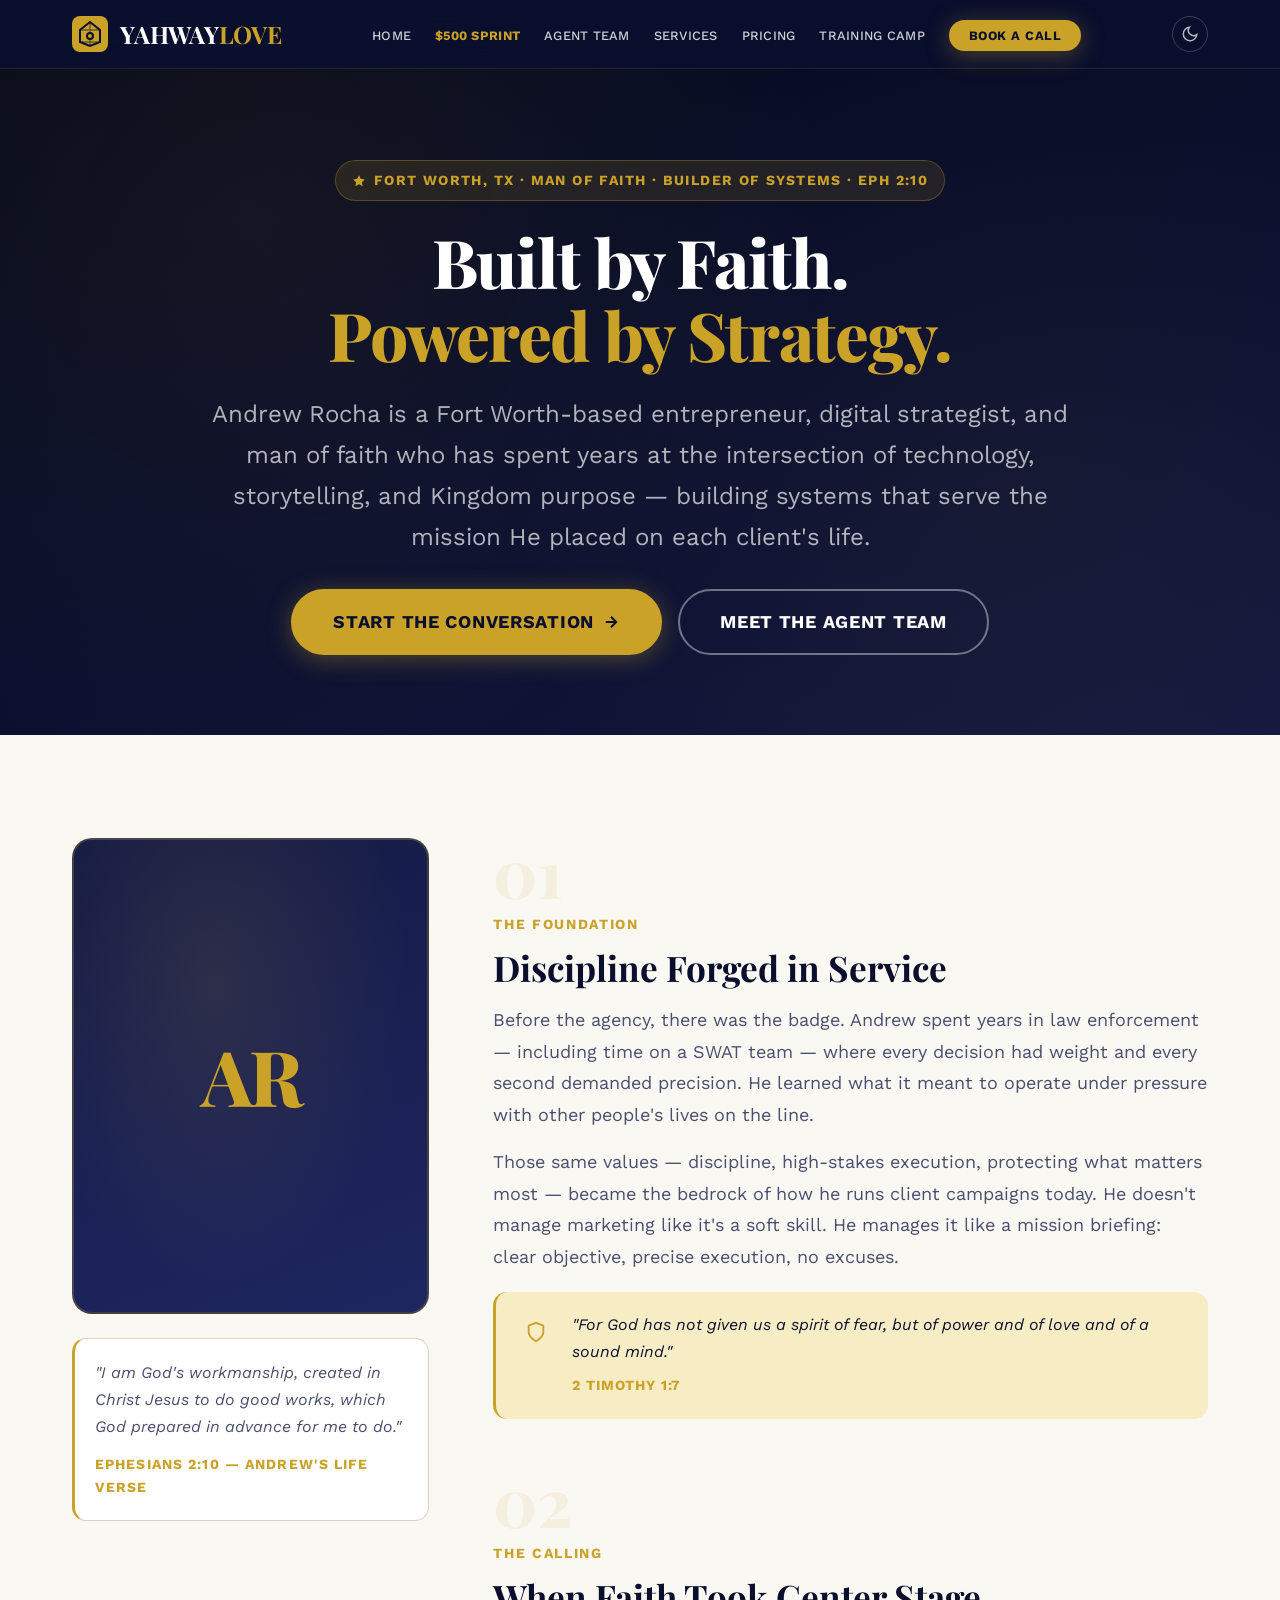
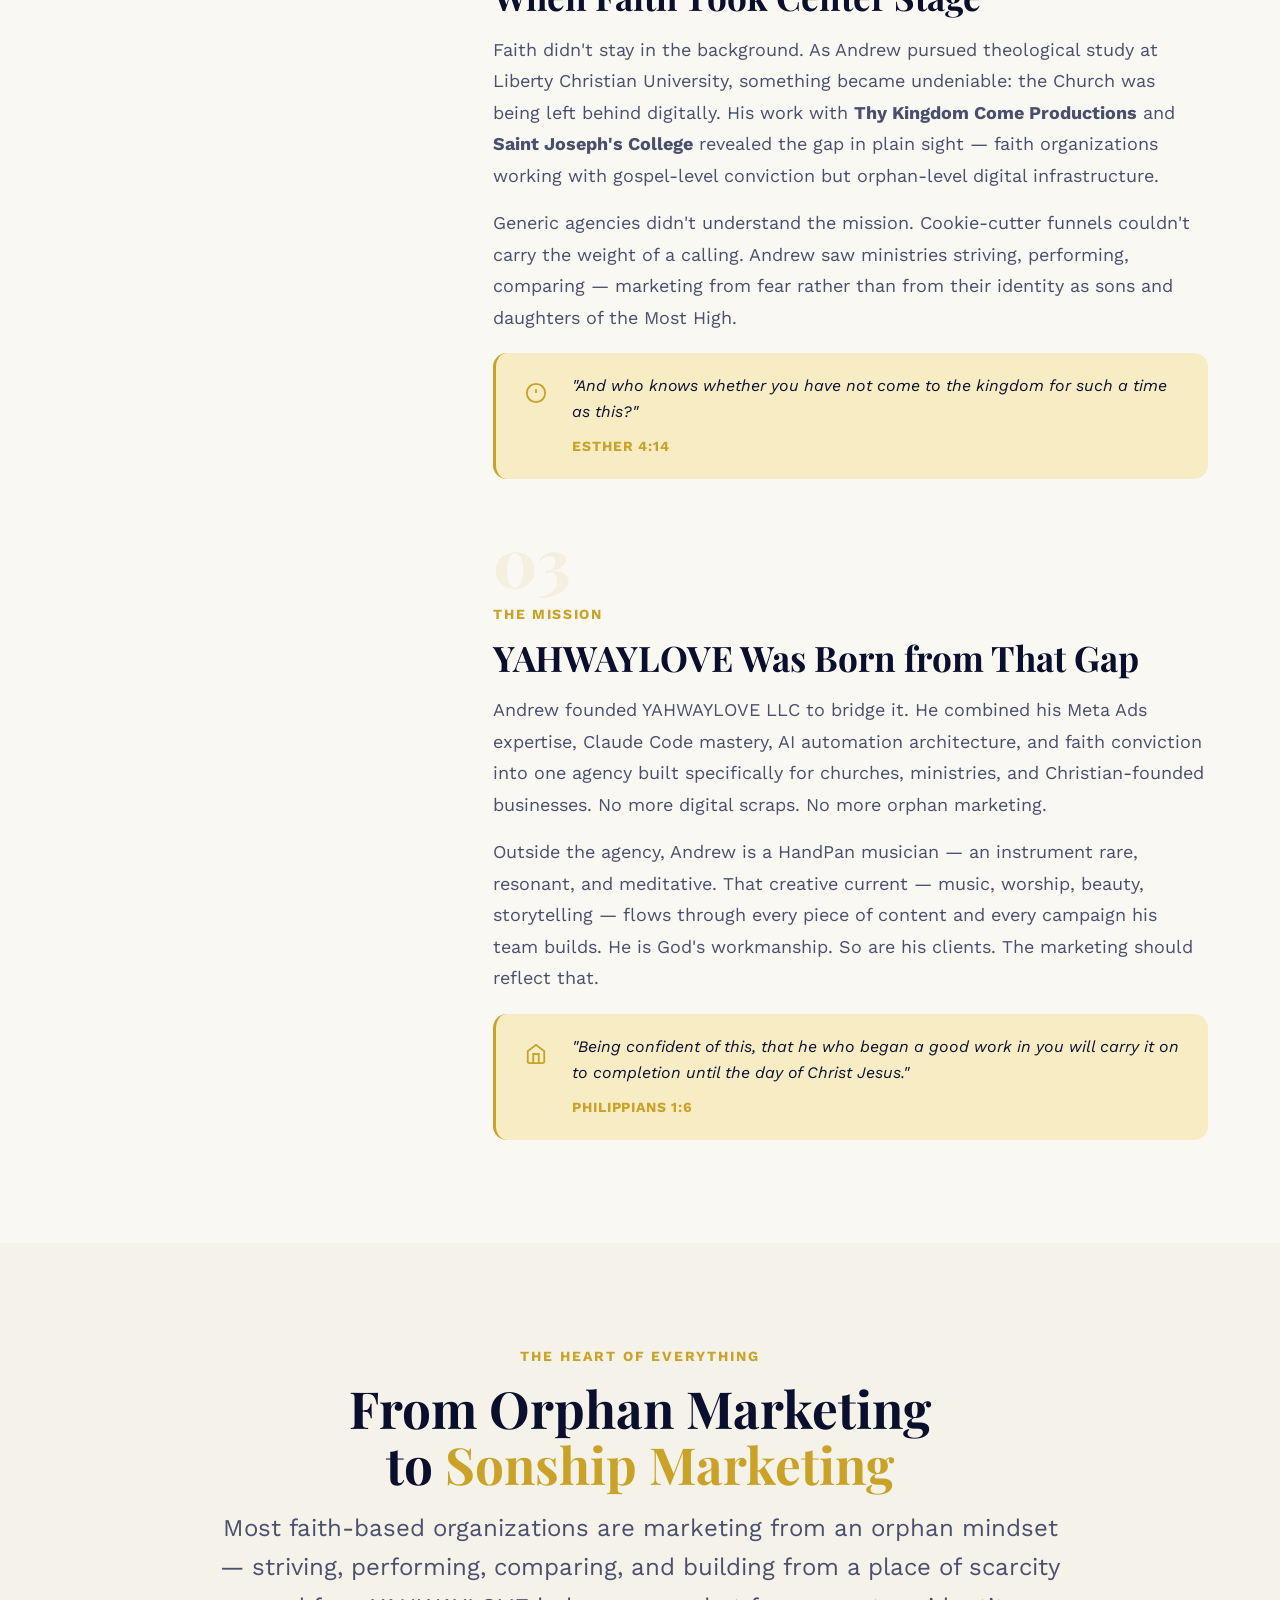
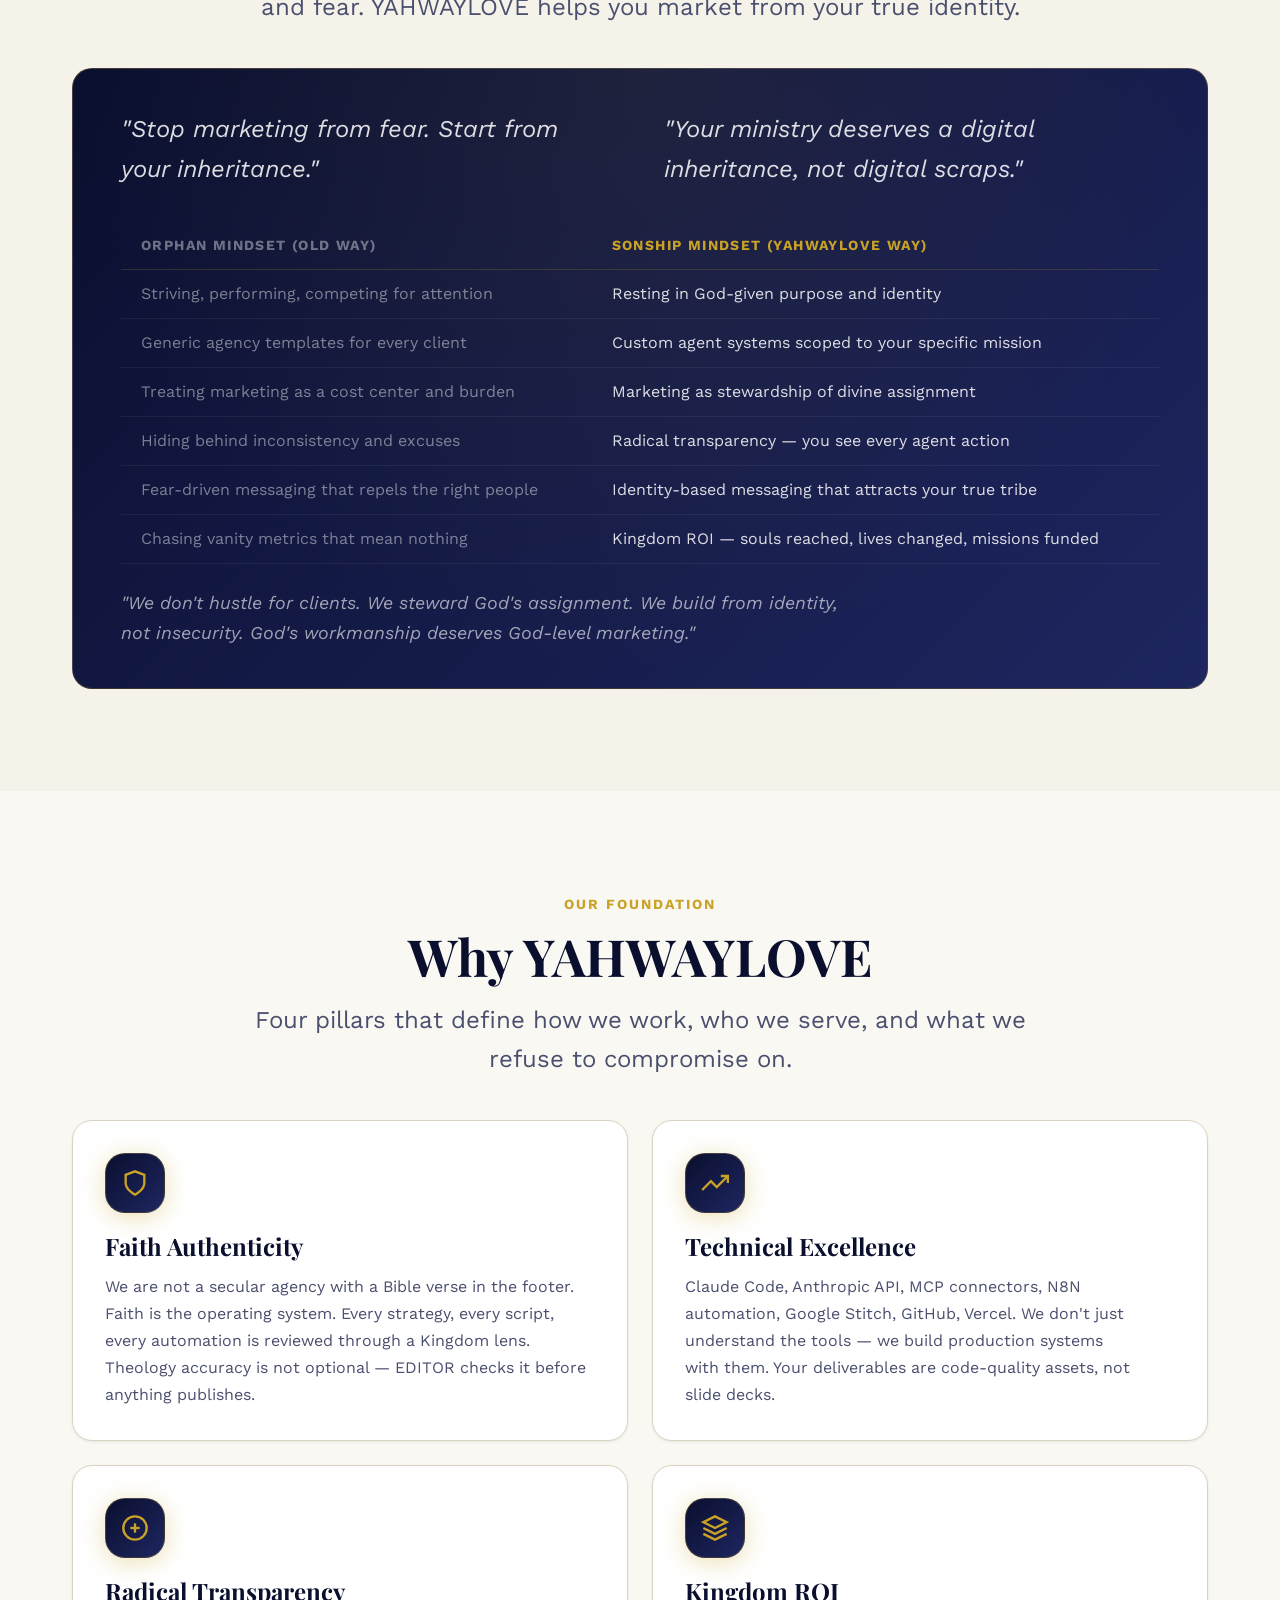
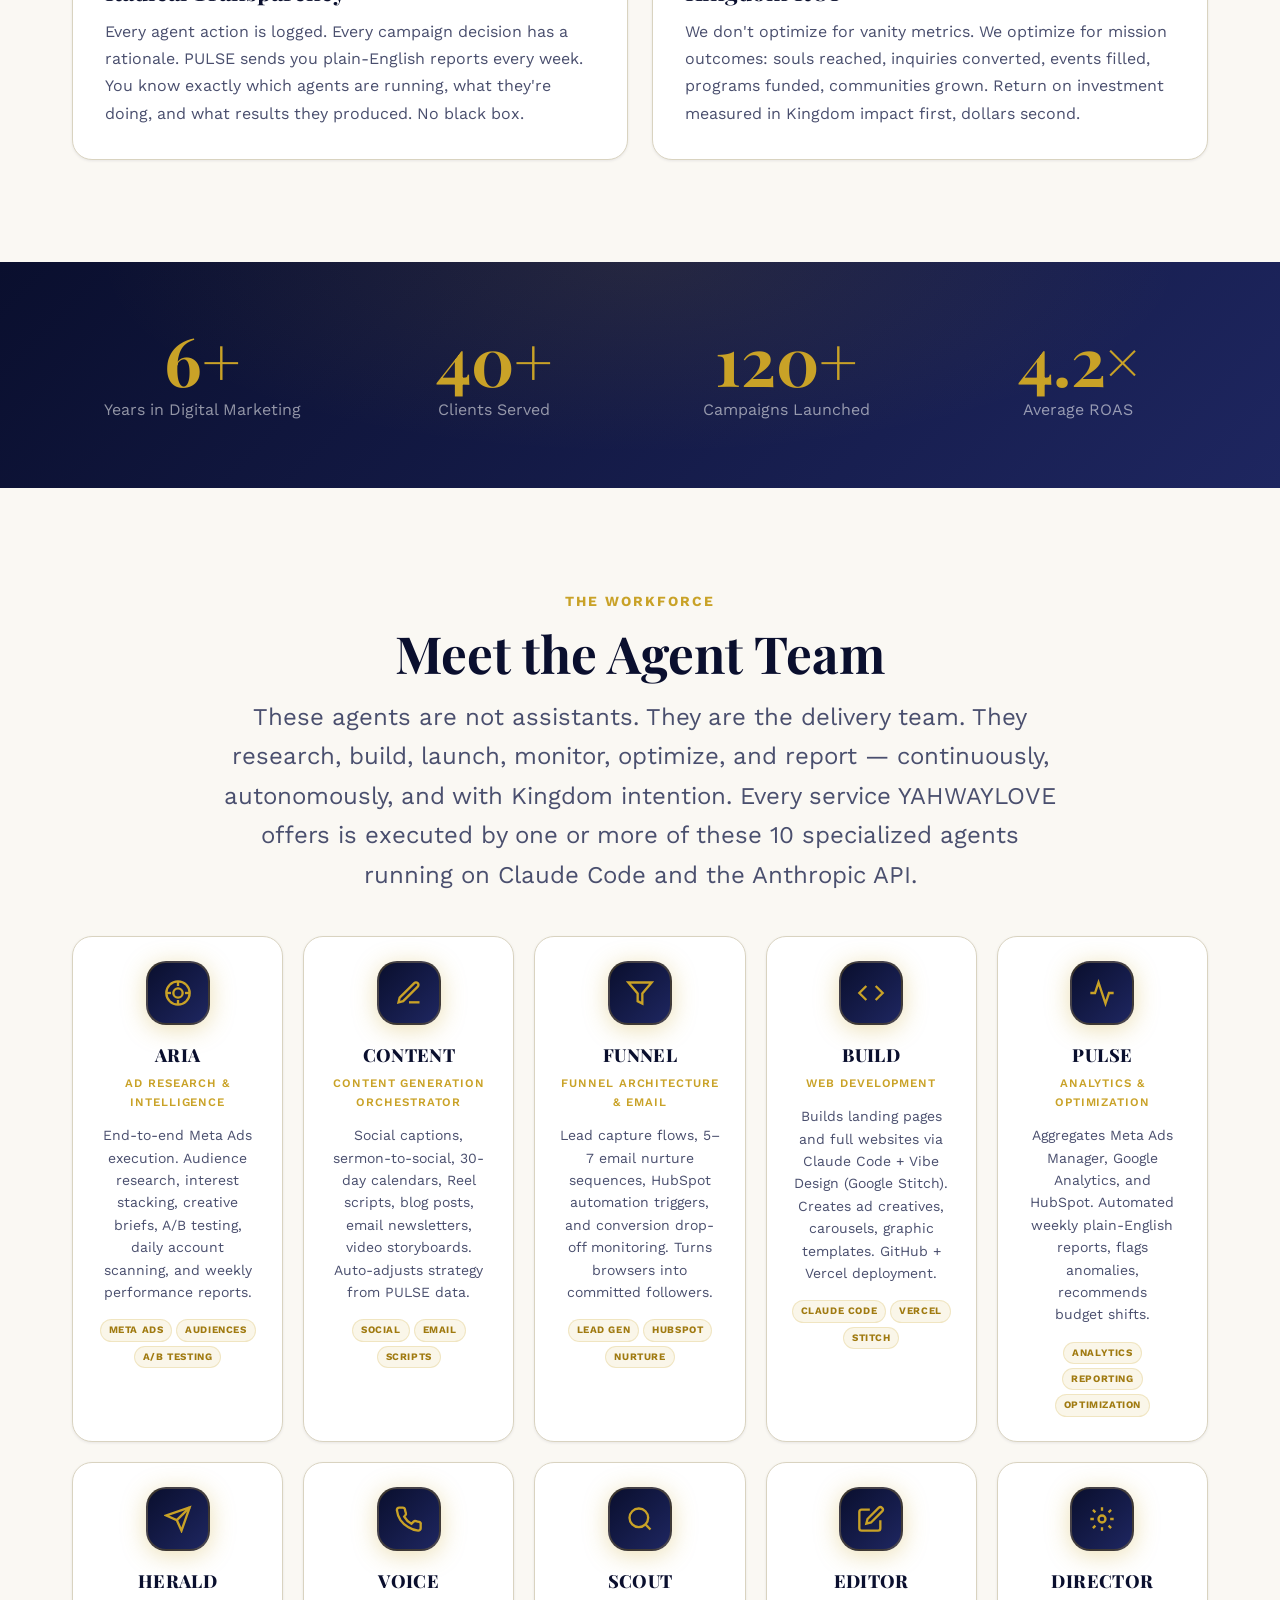
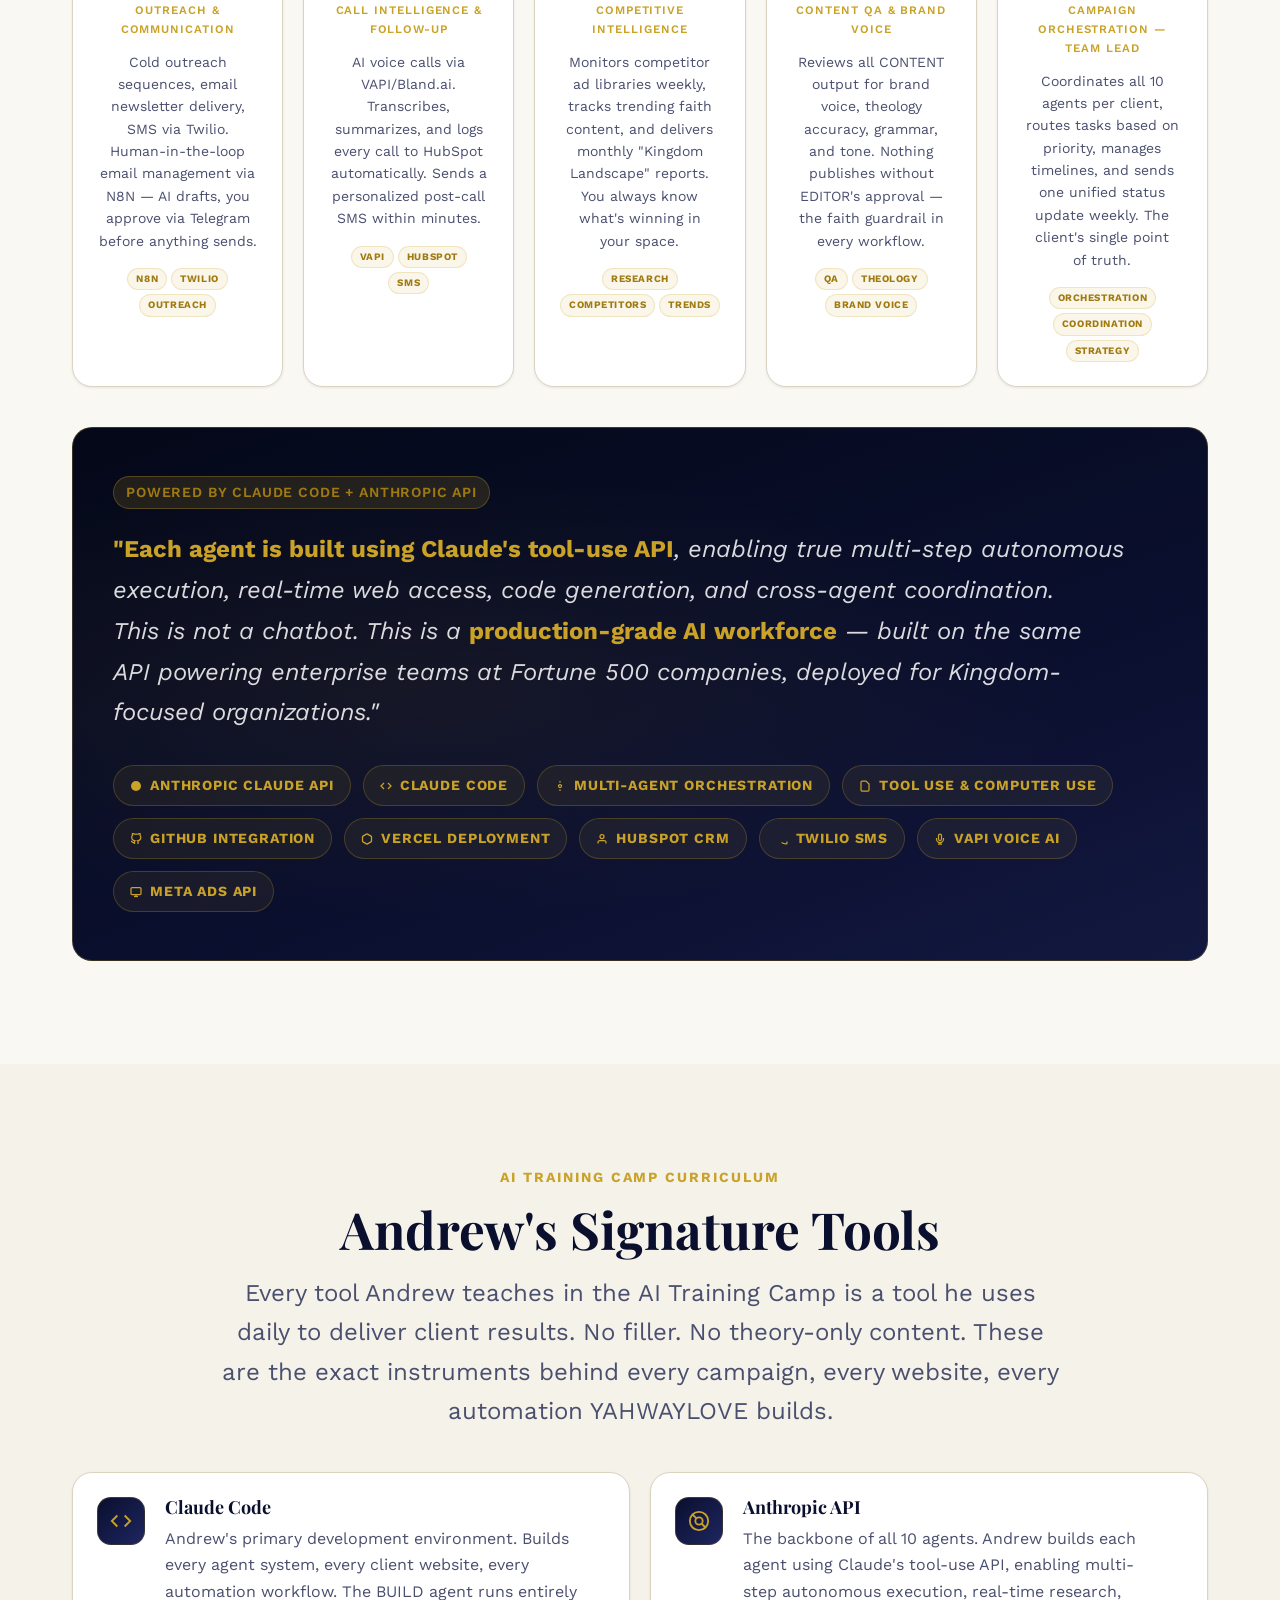
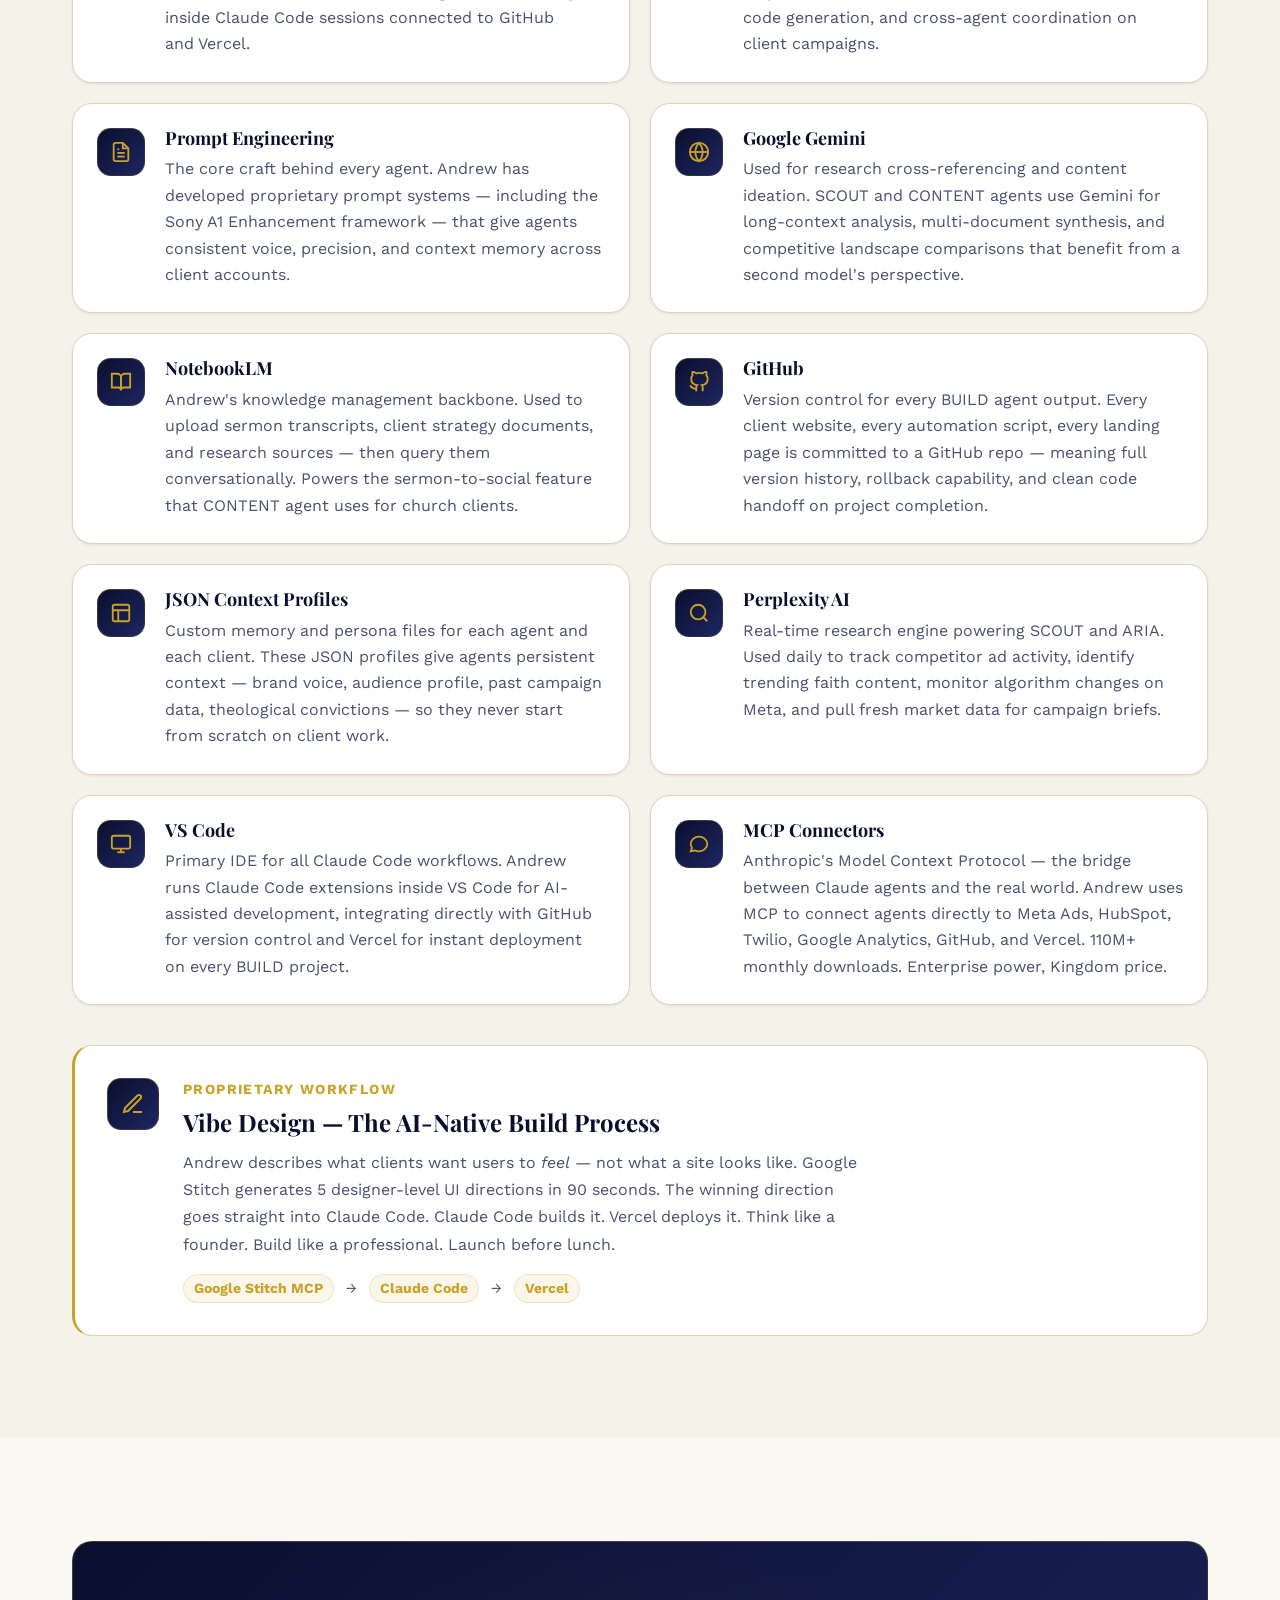
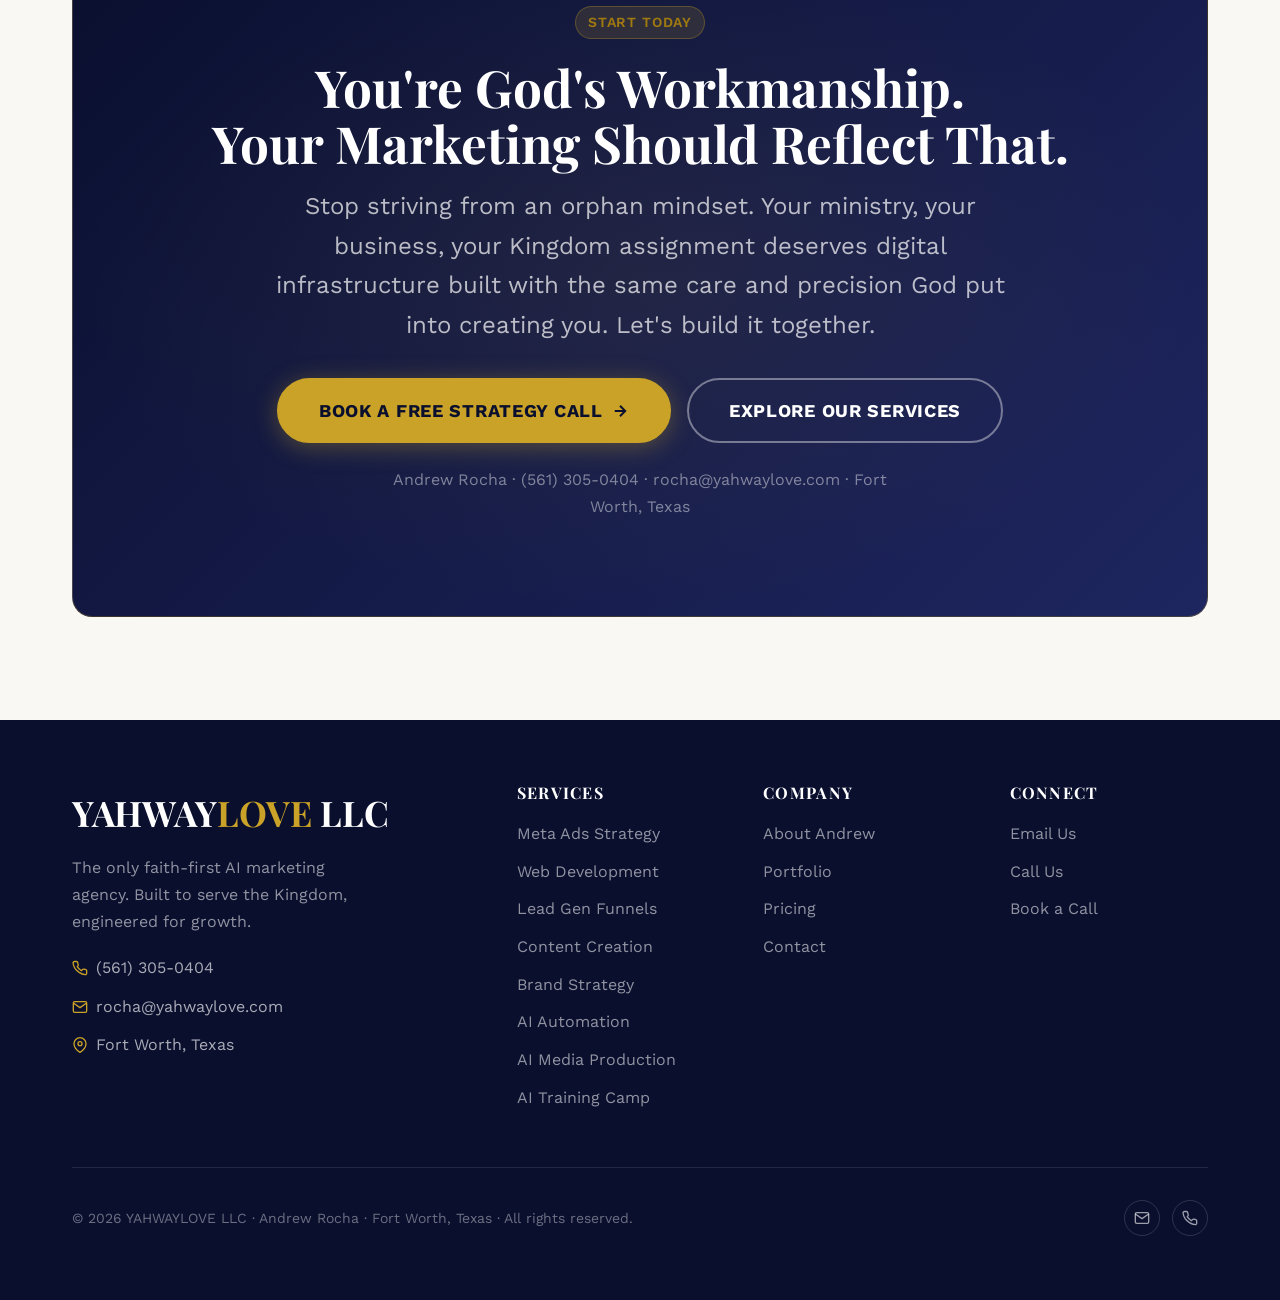
==== commit 2dd90bb3: "restructure: new hero CTA, /sprint page, unified nav, offer ladder - Hero: pain-led copy + Free AI P" ====
--- a/pages/about.html
+++ b/pages/about.html
@@ -357,11 +357,12 @@
     <button class="hamburger" aria-label="Open menu" aria-expanded="false"><span></span><span></span><span></span></button>
     <ul class="nav-links" role="list">
       <li><a href="../index.html">Home</a></li>
+      <li><a href="sprint.html" style="color:var(--brand-gold);font-weight:700;">$500 Sprint</a></li>
+      <li><a href="agents.html">Agent Team</a></li>
       <li><a href="services.html">Services</a></li>
-      <li><a href="about.html">About</a></li>
-      <li><a href="portfolio.html">Portfolio</a></li>
       <li><a href="pricing.html">Pricing</a></li>
-      <li><a href="contact.html" class="nav-cta">Work With Us</a></li>
+      <li><a href="training.html">Training Camp</a></li>
+      <li><a href="contact.html" class="nav-cta">Book a Call</a></li>
     </ul>
     <button class="theme-toggle" data-theme-toggle aria-label="Toggle dark mode">
       <svg width="18" height="18" viewBox="0 0 24 24" fill="none" stroke="currentColor" stroke-width="2"><path d="M21 12.79A9 9 0 1 1 11.21 3 7 7 0 0 0 21 12.79z"/></svg>
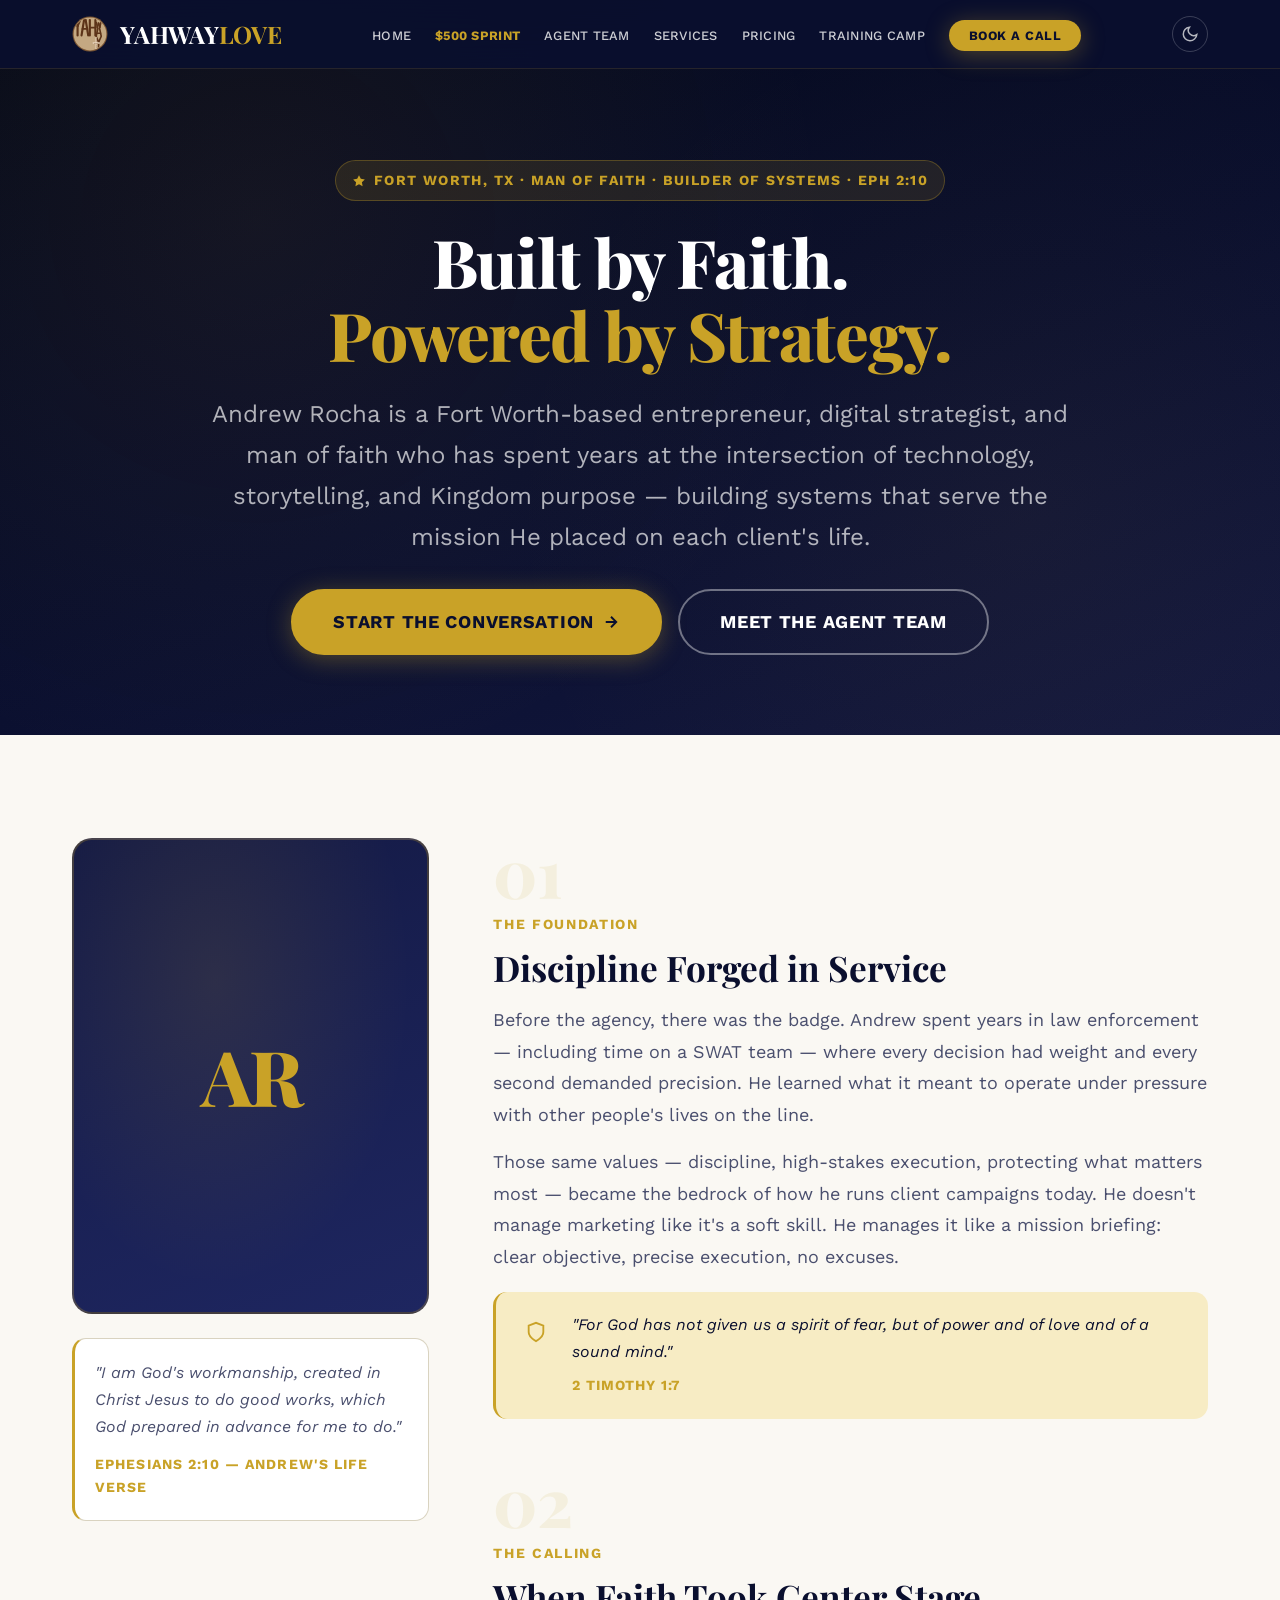
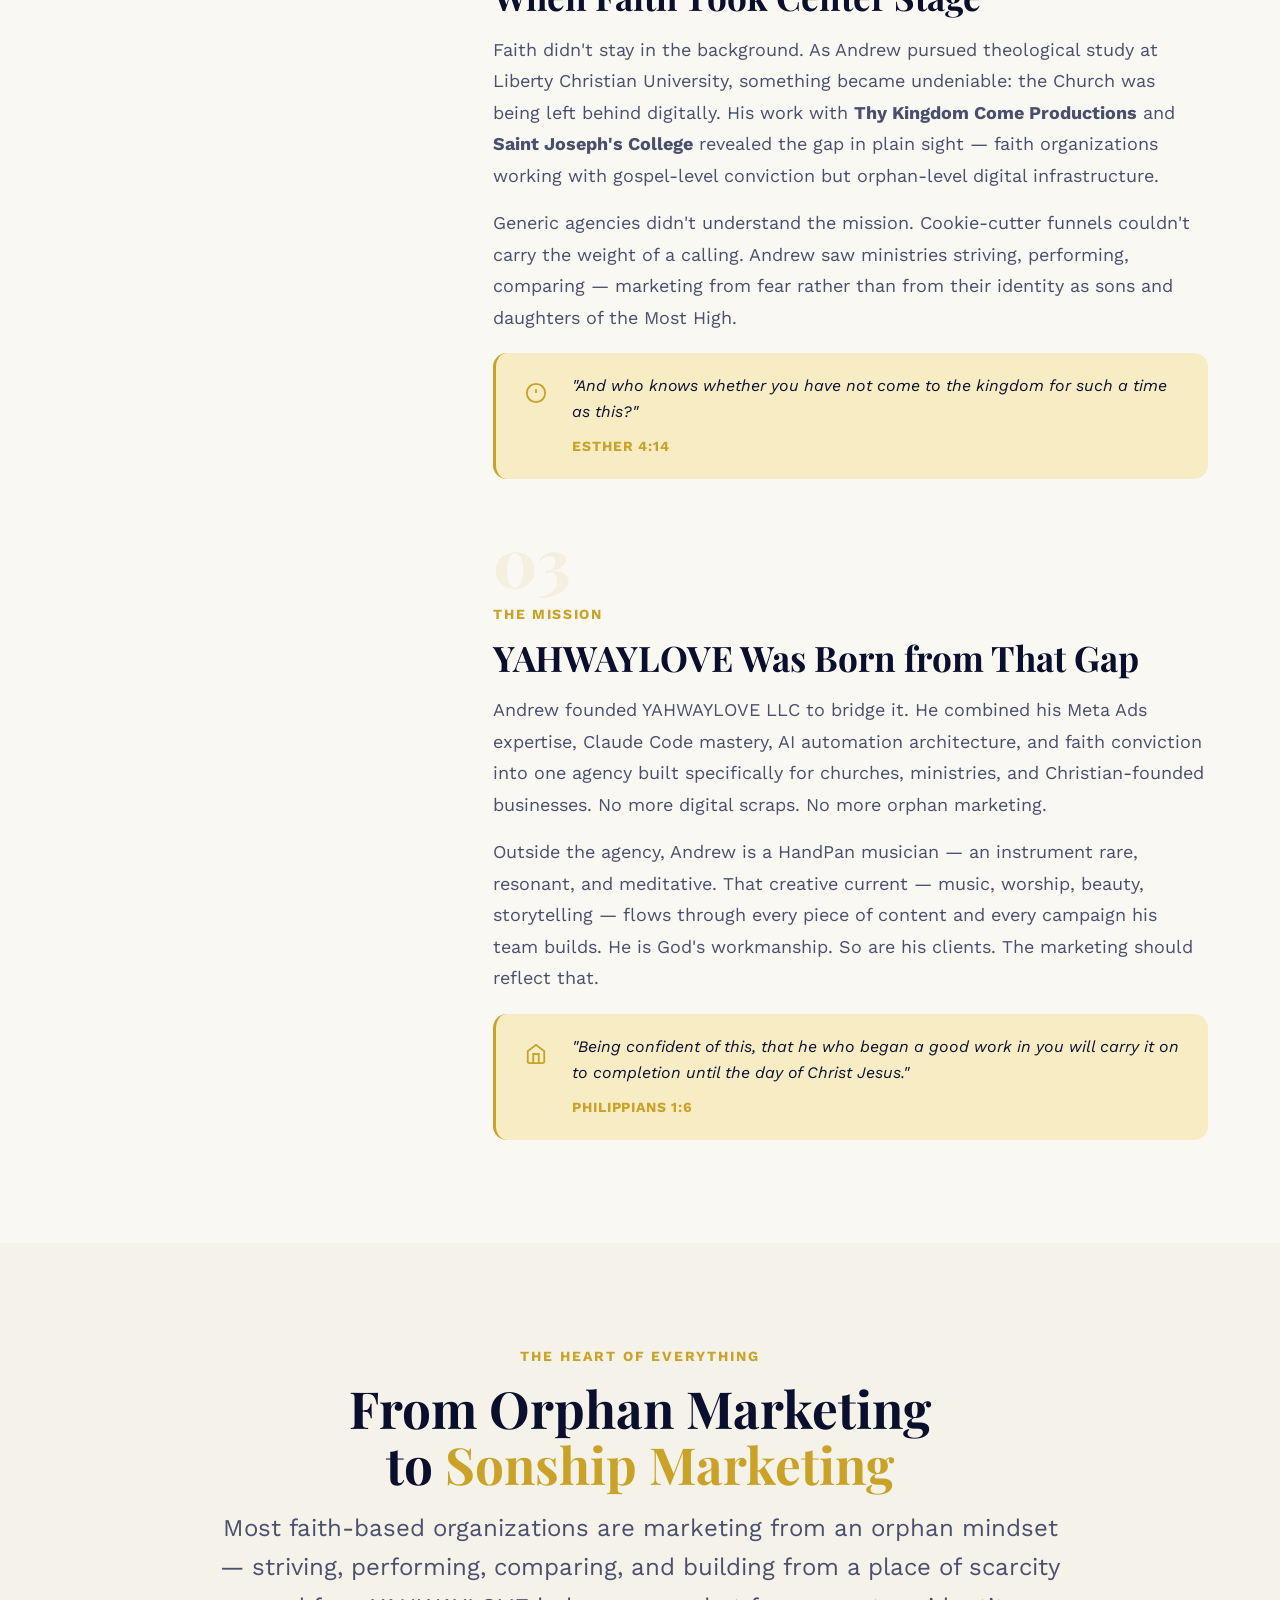
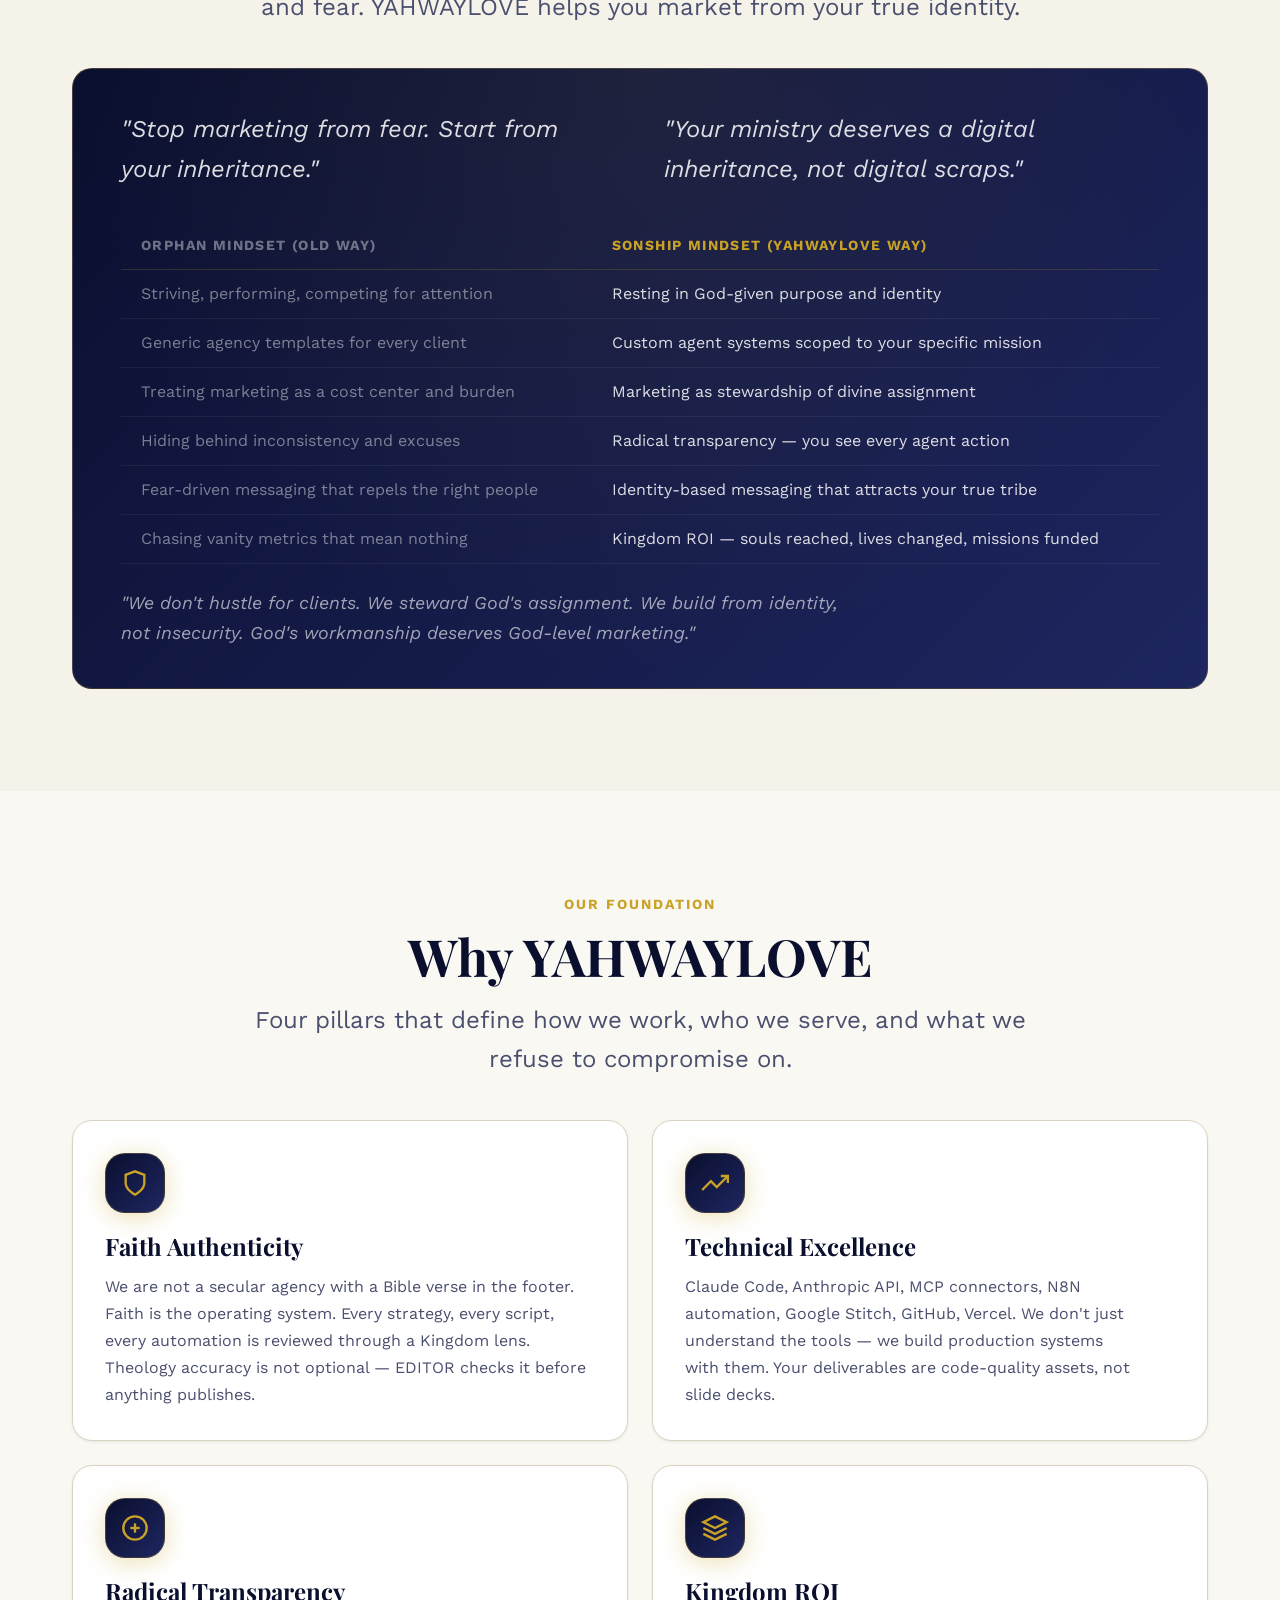
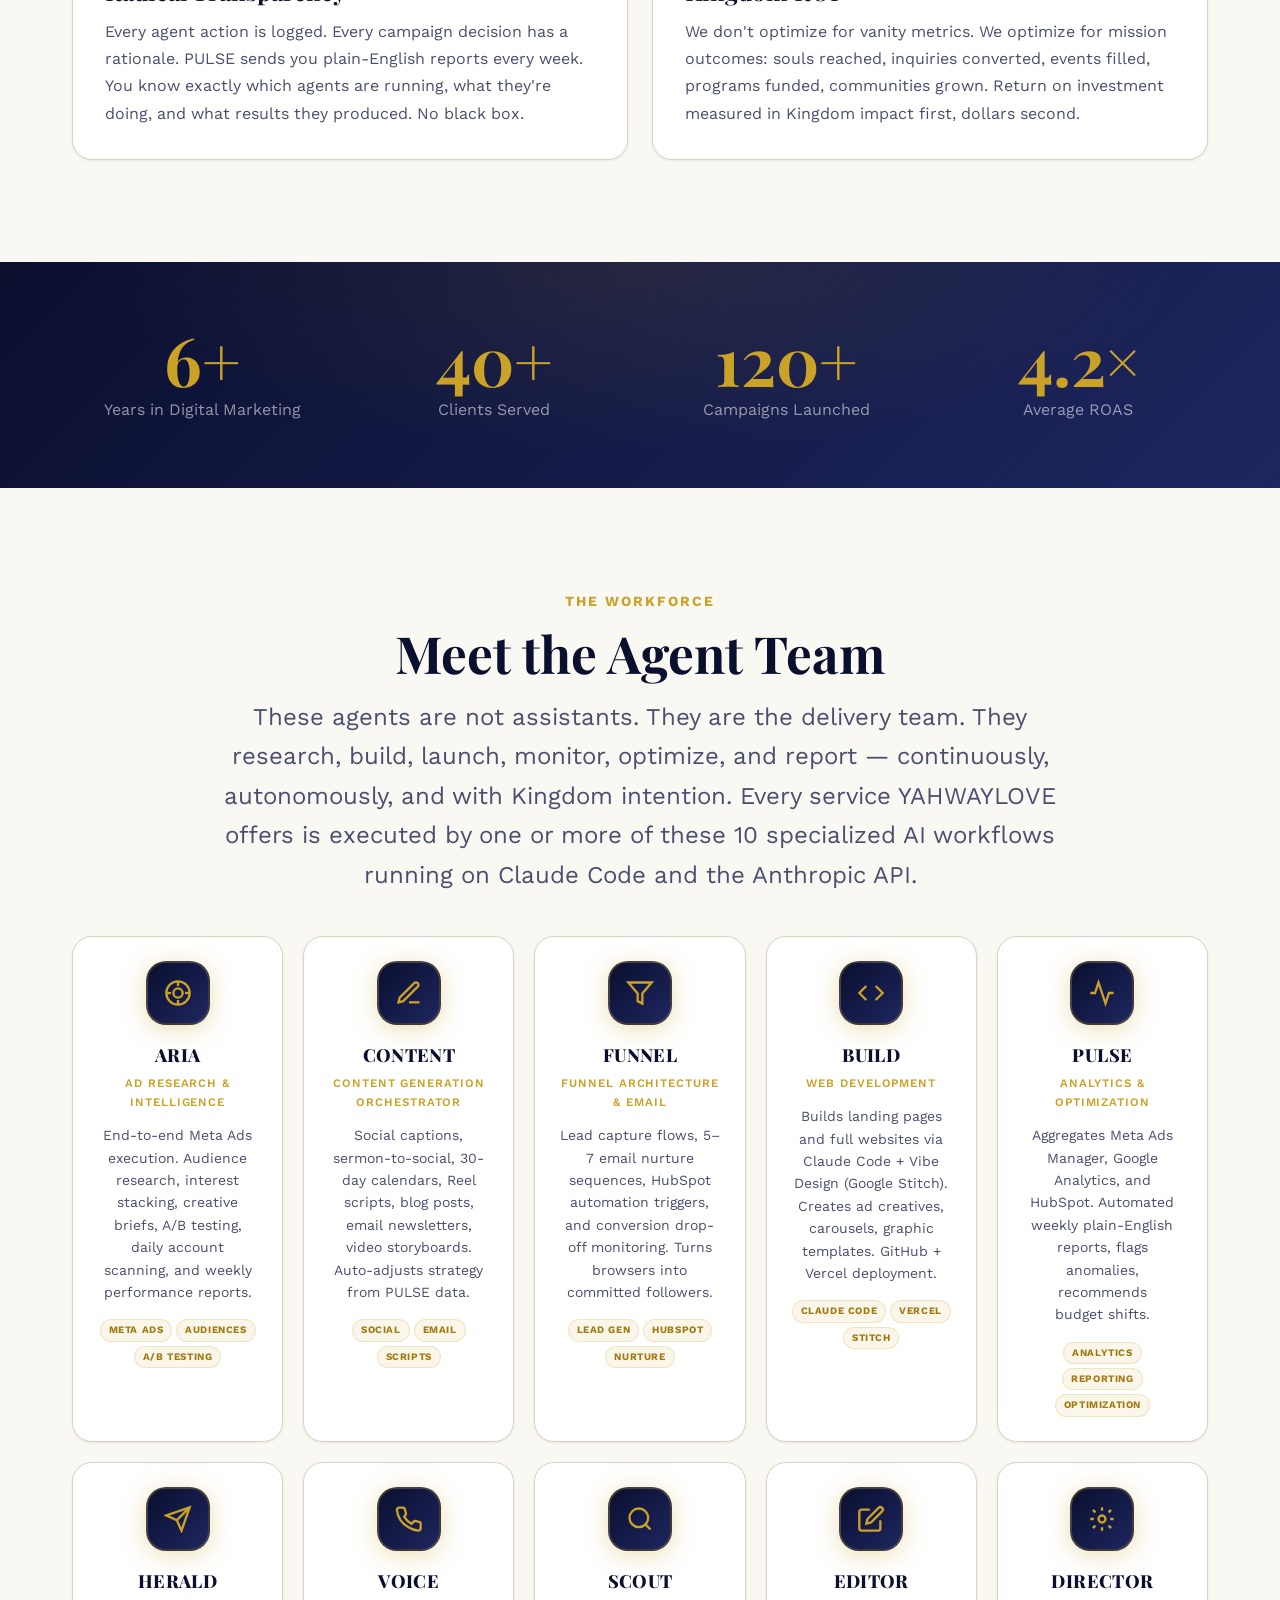
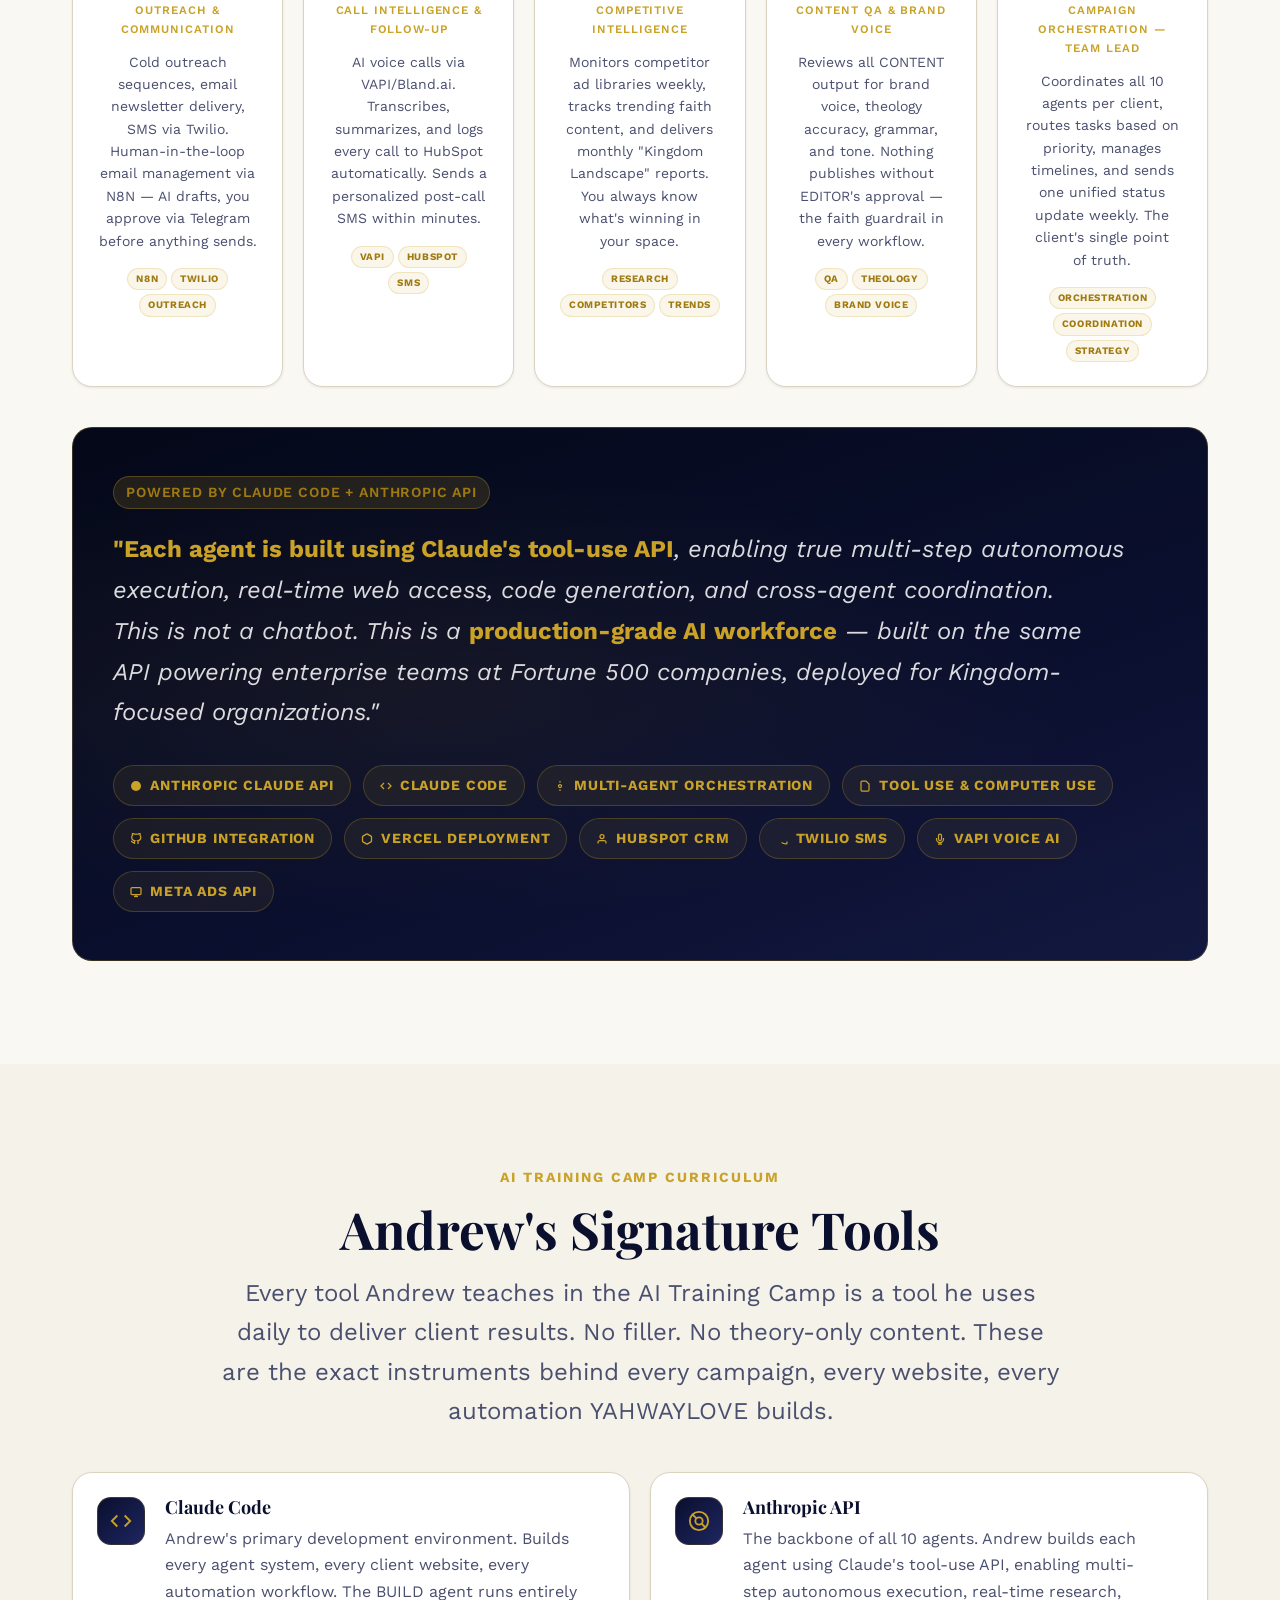
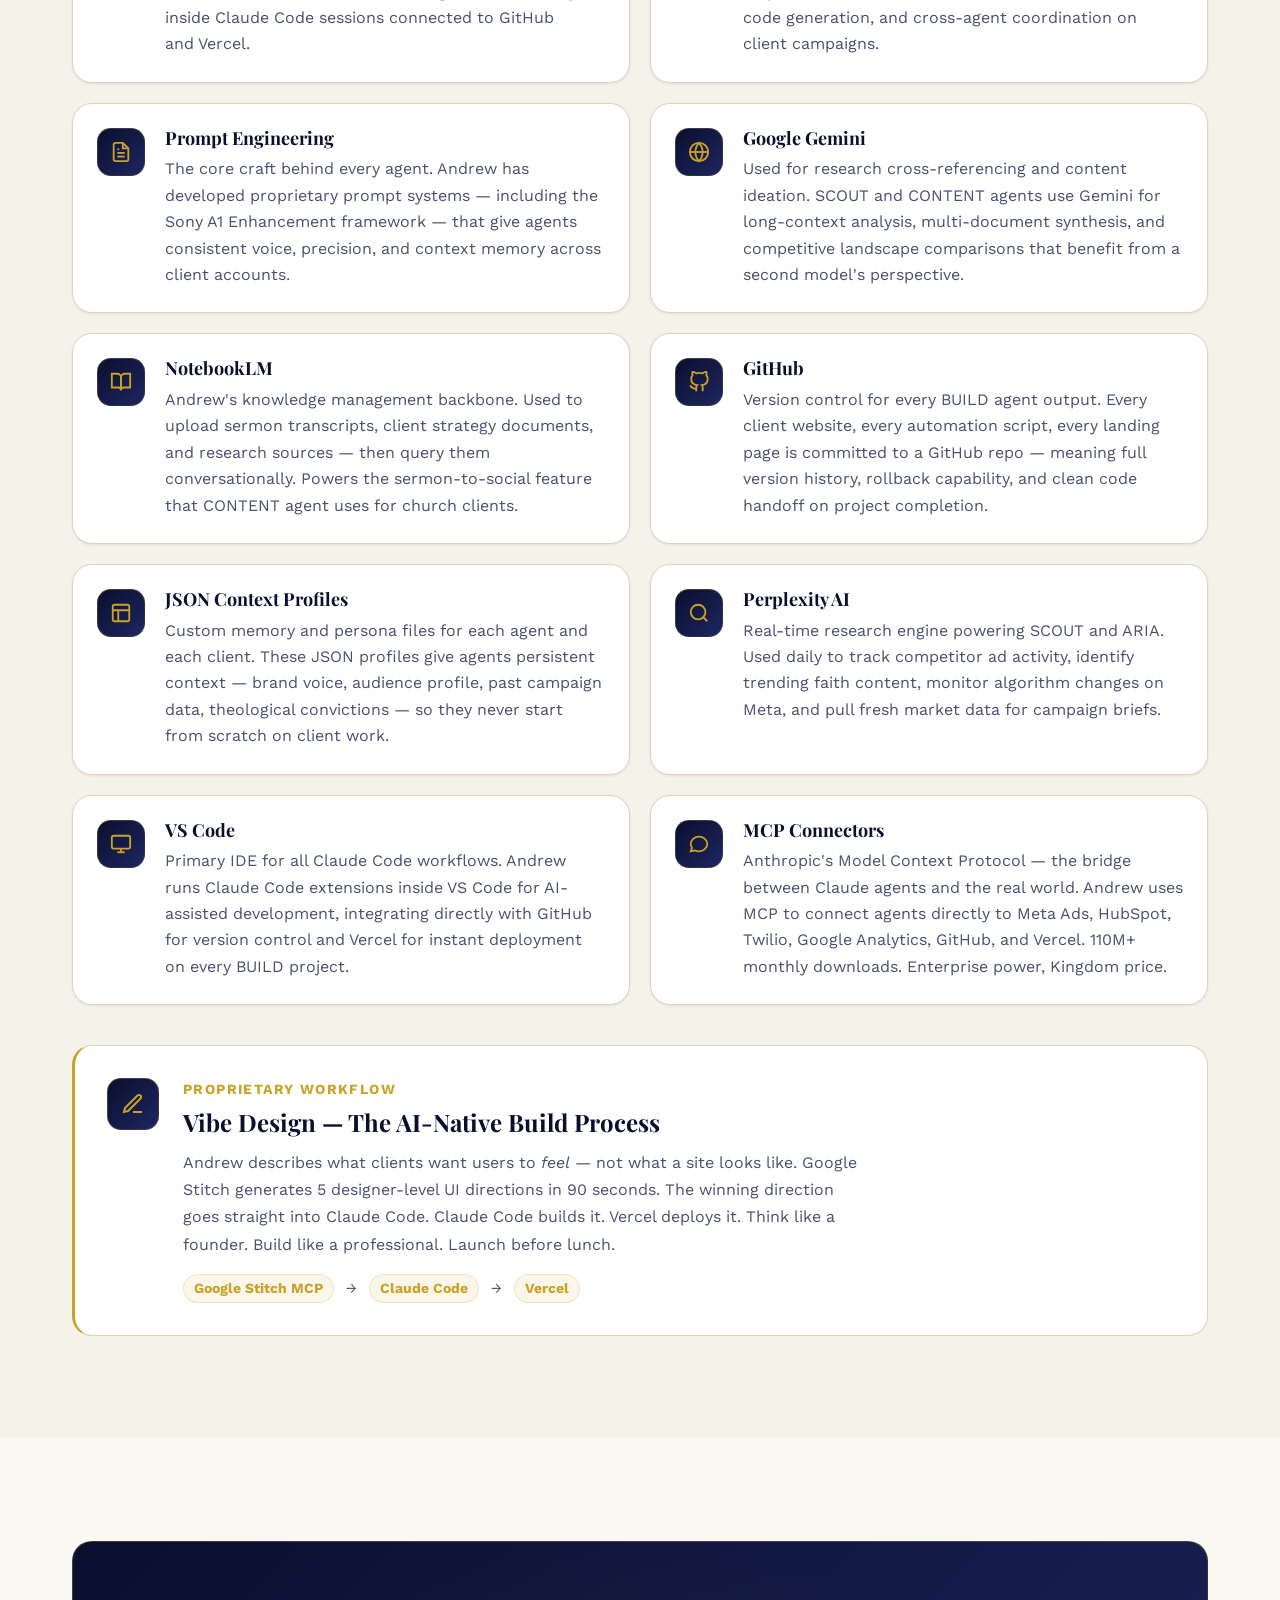
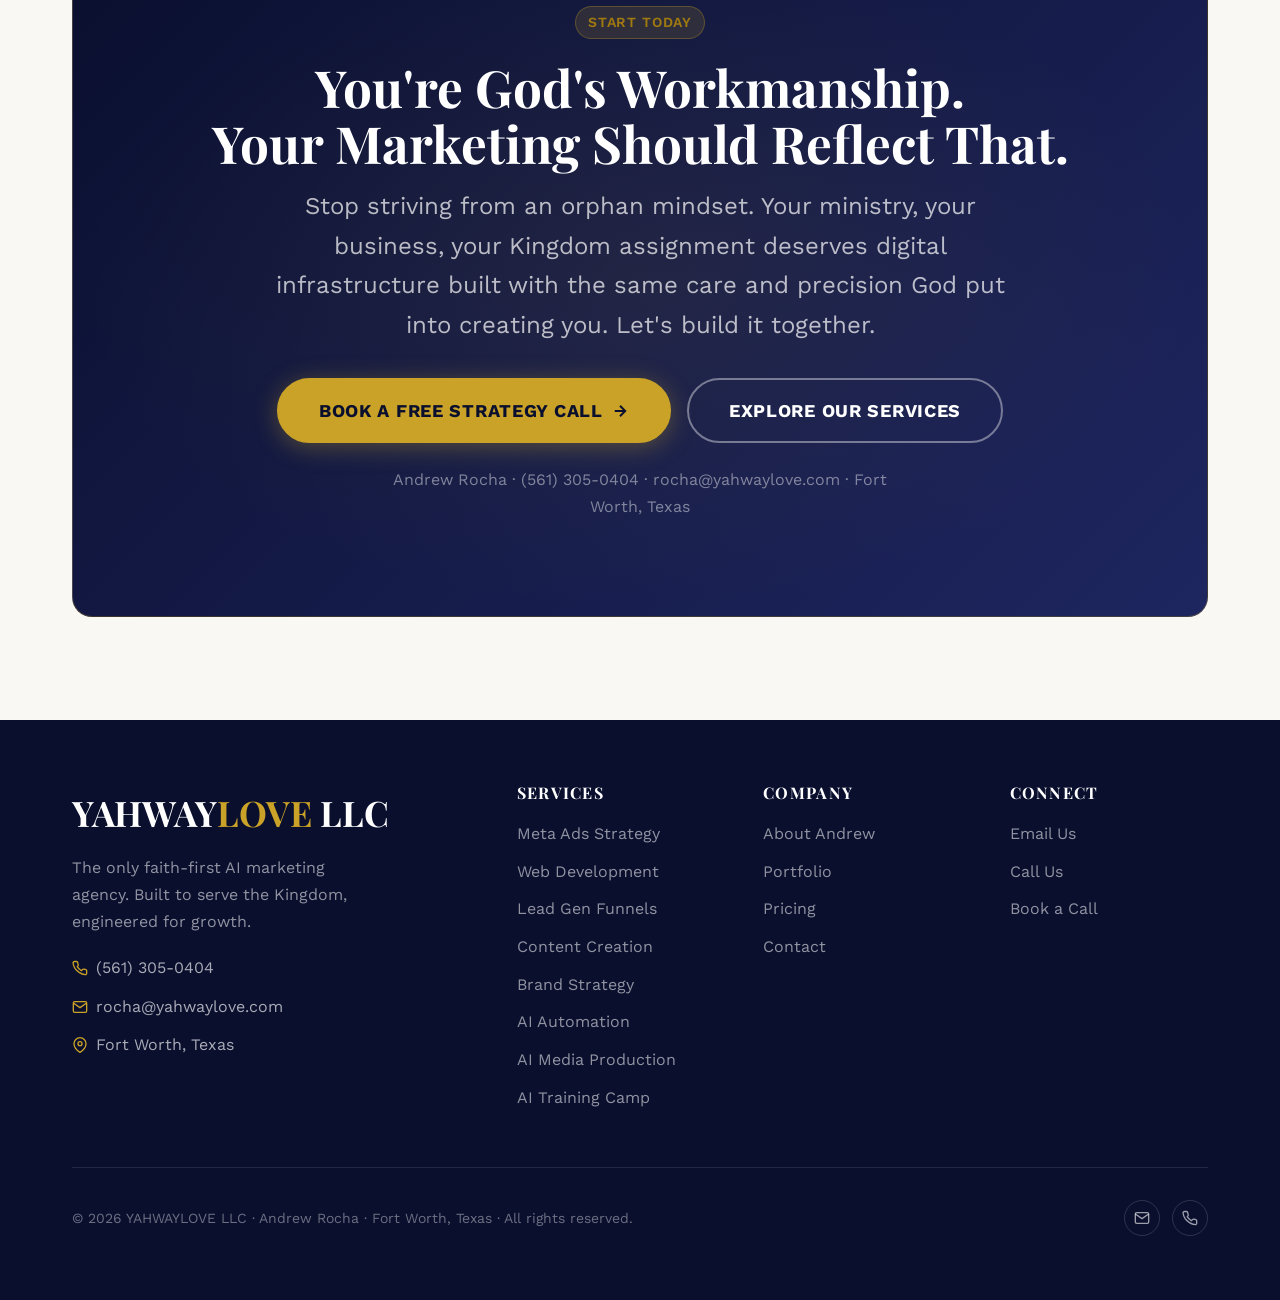
==== commit 9bf1c65f: "feat: real logo SVG + business model audit fixes Logo: - logo.svg: faithful recreation of YAHWAYLOVE" ====
--- a/pages/about.html
+++ b/pages/about.html
@@ -345,13 +345,75 @@
 <nav class="nav" role="navigation" aria-label="Main navigation">
   <div class="nav-inner">
     <a href="../index.html" class="nav-logo" aria-label="YAHWAYLOVE Home">
-      <svg width="36" height="36" viewBox="0 0 36 36" fill="none" aria-hidden="true">
-        <rect width="36" height="36" rx="8" fill="#C9A227"/>
-        <path d="M18 6 L28 14 L28 26 L18 30 L8 26 L8 14 Z" fill="none" stroke="#0A0F2E" stroke-width="2"/>
-        <path d="M18 6 L18 30 M8 14 L28 14 M8 26 L28 26" stroke="#0A0F2E" stroke-width="1.5" opacity="0.5"/>
-        <circle cx="18" cy="20" r="4" fill="#0A0F2E"/>
-        <circle cx="18" cy="20" r="2" fill="#C9A227"/>
-      </svg>
+      <svg width="36" height="36" viewBox="0 0 200 200" fill="none" xmlns="http://www.w3.org/2000/svg" aria-label="YAHWAYLOVE"><defs>
+    <clipPath id="bc">
+      <circle cx="100" cy="100" r="89"/>
+    </clipPath>
+  </defs>
+
+  <!-- Badge -->
+  <circle cx="100" cy="100" r="97" fill="#7a5533"/>
+  <circle cx="100" cy="100" r="91" fill="#c4a882"/>
+
+  <g clip-path="url(#bc)">
+
+    <!-- ══ YAH — left column (x: 14–130) ══ -->
+
+    <!-- Y -->
+    <line x1="16" y1="22" x2="31" y2="55" stroke="#5c3318" stroke-width="12" stroke-linecap="round"/>
+    <line x1="46" y1="22" x2="31" y2="55" stroke="#5c3318" stroke-width="12" stroke-linecap="round"/>
+    <line x1="31" y1="55" x2="31" y2="108" stroke="#5c3318" stroke-width="12" stroke-linecap="round"/>
+
+    <!-- A -->
+    <line x1="53" y1="108" x2="67" y2="22" stroke="#5c3318" stroke-width="12" stroke-linecap="round"/>
+    <line x1="90" y1="108" x2="76" y2="22" stroke="#5c3318" stroke-width="12" stroke-linecap="round"/>
+    <line x1="58" y1="72" x2="85" y2="72" stroke="#5c3318" stroke-width="10" stroke-linecap="round"/>
+
+    <!-- H -->
+    <line x1="99" y1="22" x2="99" y2="108" stroke="#5c3318" stroke-width="12" stroke-linecap="round"/>
+    <line x1="130" y1="22" x2="130" y2="108" stroke="#5c3318" stroke-width="12" stroke-linecap="round"/>
+    <line x1="99" y1="65" x2="130" y2="65" stroke="#5c3318" stroke-width="10" stroke-linecap="round"/>
+
+    <!-- ══ WAY — right column (x: 138–172)
+         Circle at y=35: max x = 100+sqrt(89²-65²) = 100+sqrt(7921-4225) = 100+60.8 = 160.8
+         Circle at y=50: max x = 100+sqrt(89²-50²) = 100+sqrt(7921-2500) = 100+73.6 = 173.6
+         So W can start at y=38, safe x up to ~158
+    ══ -->
+
+    <!-- W (y: 36–66, x: 136–162) -->
+    <line x1="136" y1="36" x2="141" y2="62" stroke="#5c3318" stroke-width="9" stroke-linecap="round"/>
+    <line x1="141" y1="62" x2="148" y2="40" stroke="#5c3318" stroke-width="9" stroke-linecap="round"/>
+    <line x1="148" y1="40" x2="155" y2="62" stroke="#5c3318" stroke-width="9" stroke-linecap="round"/>
+    <line x1="155" y1="62" x2="160" y2="36" stroke="#5c3318" stroke-width="9" stroke-linecap="round"/>
+
+    <!-- A (y: 68–110, x: 135–162) -->
+    <line x1="135" y1="110" x2="144" y2="68" stroke="#5c3318" stroke-width="9" stroke-linecap="round"/>
+    <line x1="162" y1="110" x2="153" y2="68" stroke="#5c3318" stroke-width="9" stroke-linecap="round"/>
+    <line x1="138" y1="96" x2="159" y2="96" stroke="#5c3318" stroke-width="8" stroke-linecap="round"/>
+
+    <!-- Y (y: 114–178, x: 135–162) -->
+    <line x1="135" y1="114" x2="148" y2="145" stroke="#5c3318" stroke-width="9" stroke-linecap="round"/>
+    <line x1="162" y1="114" x2="148" y2="145" stroke="#5c3318" stroke-width="9" stroke-linecap="round"/>
+    <line x1="148" y1="145" x2="148" y2="183" stroke="#5c3318" stroke-width="9" stroke-linecap="round"/>
+
+    <!-- ══ CROSS (cream) ══ -->
+    <line x1="134" y1="120" x2="134" y2="185" stroke="#e8d4bc" stroke-width="7" stroke-linecap="round"/>
+    <line x1="118" y1="150" x2="152" y2="150" stroke="#e8d4bc" stroke-width="7" stroke-linecap="round"/>
+
+    <!-- JESUS -->
+    <text x="134" y="153.5" font-family="Georgia,serif" font-size="6" fill="#6b4220" text-anchor="middle" font-weight="bold" letter-spacing="0.6">JESUS</text>
+
+    <!-- ANDREW -->
+    <g transform="rotate(-90 134 133)">
+      <text x="134" y="136" font-family="Georgia,serif" font-size="5" fill="#6b4220" text-anchor="middle" letter-spacing="0.3">ANDREW</text>
+    </g>
+
+    <!-- HAILEY -->
+    <g transform="rotate(-90 134 168)">
+      <text x="134" y="171" font-family="Georgia,serif" font-size="5" fill="#6b4220" text-anchor="middle" letter-spacing="0.3">HAILEY</text>
+    </g>
+
+  </g></svg>
       <span class="nav-logo-text">YAHWAY<span>LOVE</span></span>
     </a>
     <button class="hamburger" aria-label="Open menu" aria-expanded="false"><span></span><span></span><span></span></button>
@@ -602,7 +664,7 @@
       <h2 class="section-title">Meet the Agent Team</h2>
     </div>
     <div class="text-center" style="margin-bottom:var(--space-10);" data-animate>
-      <p class="section-sub" style="margin:0 auto;">These agents are not assistants. They are the delivery team. They research, build, launch, monitor, optimize, and report — continuously, autonomously, and with Kingdom intention. Every service YAHWAYLOVE offers is executed by one or more of these 10 specialized agents running on Claude Code and the Anthropic API.</p>
+      <p class="section-sub" style="margin:0 auto;">These agents are not assistants. They are the delivery team. They research, build, launch, monitor, optimize, and report — continuously, autonomously, and with Kingdom intention. Every service YAHWAYLOVE offers is executed by one or more of these 10 specialized AI workflows running on Claude Code and the Anthropic API.</p>
     </div>
 
     <div class="agent-grid">
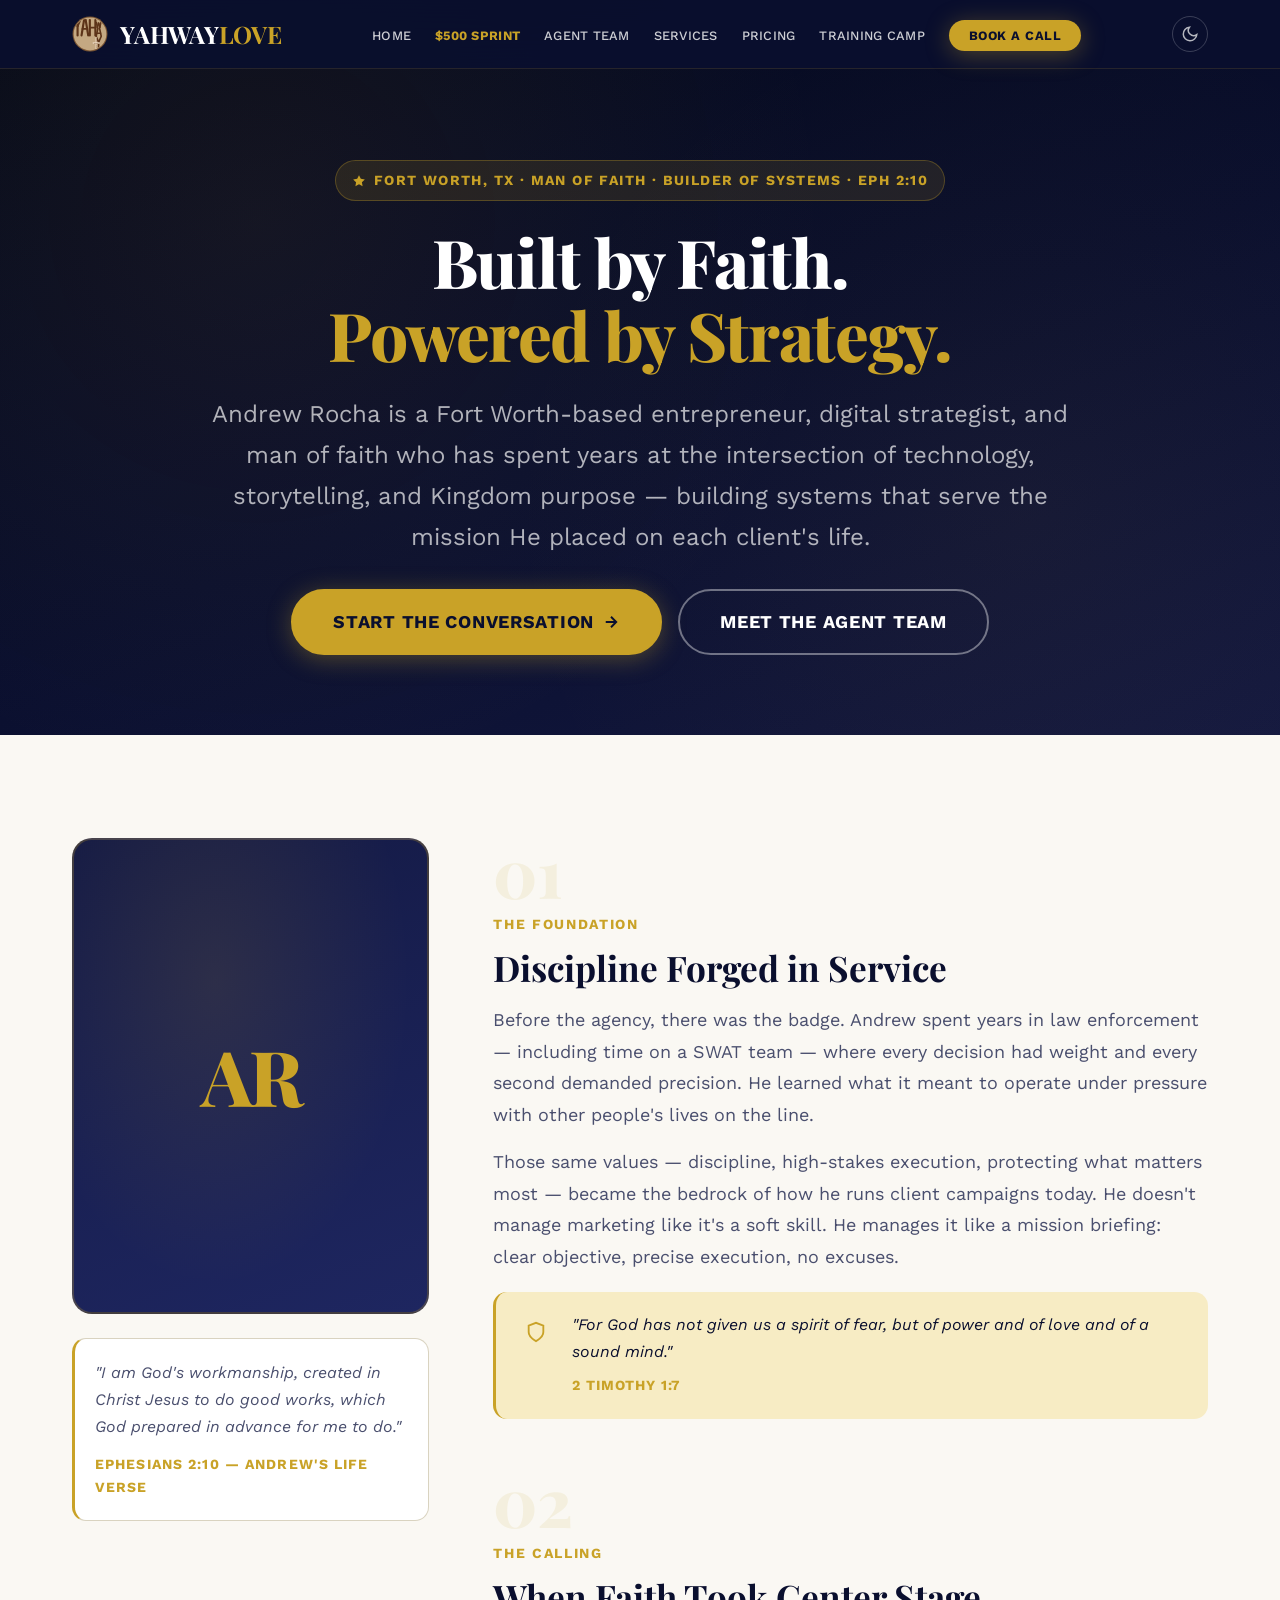
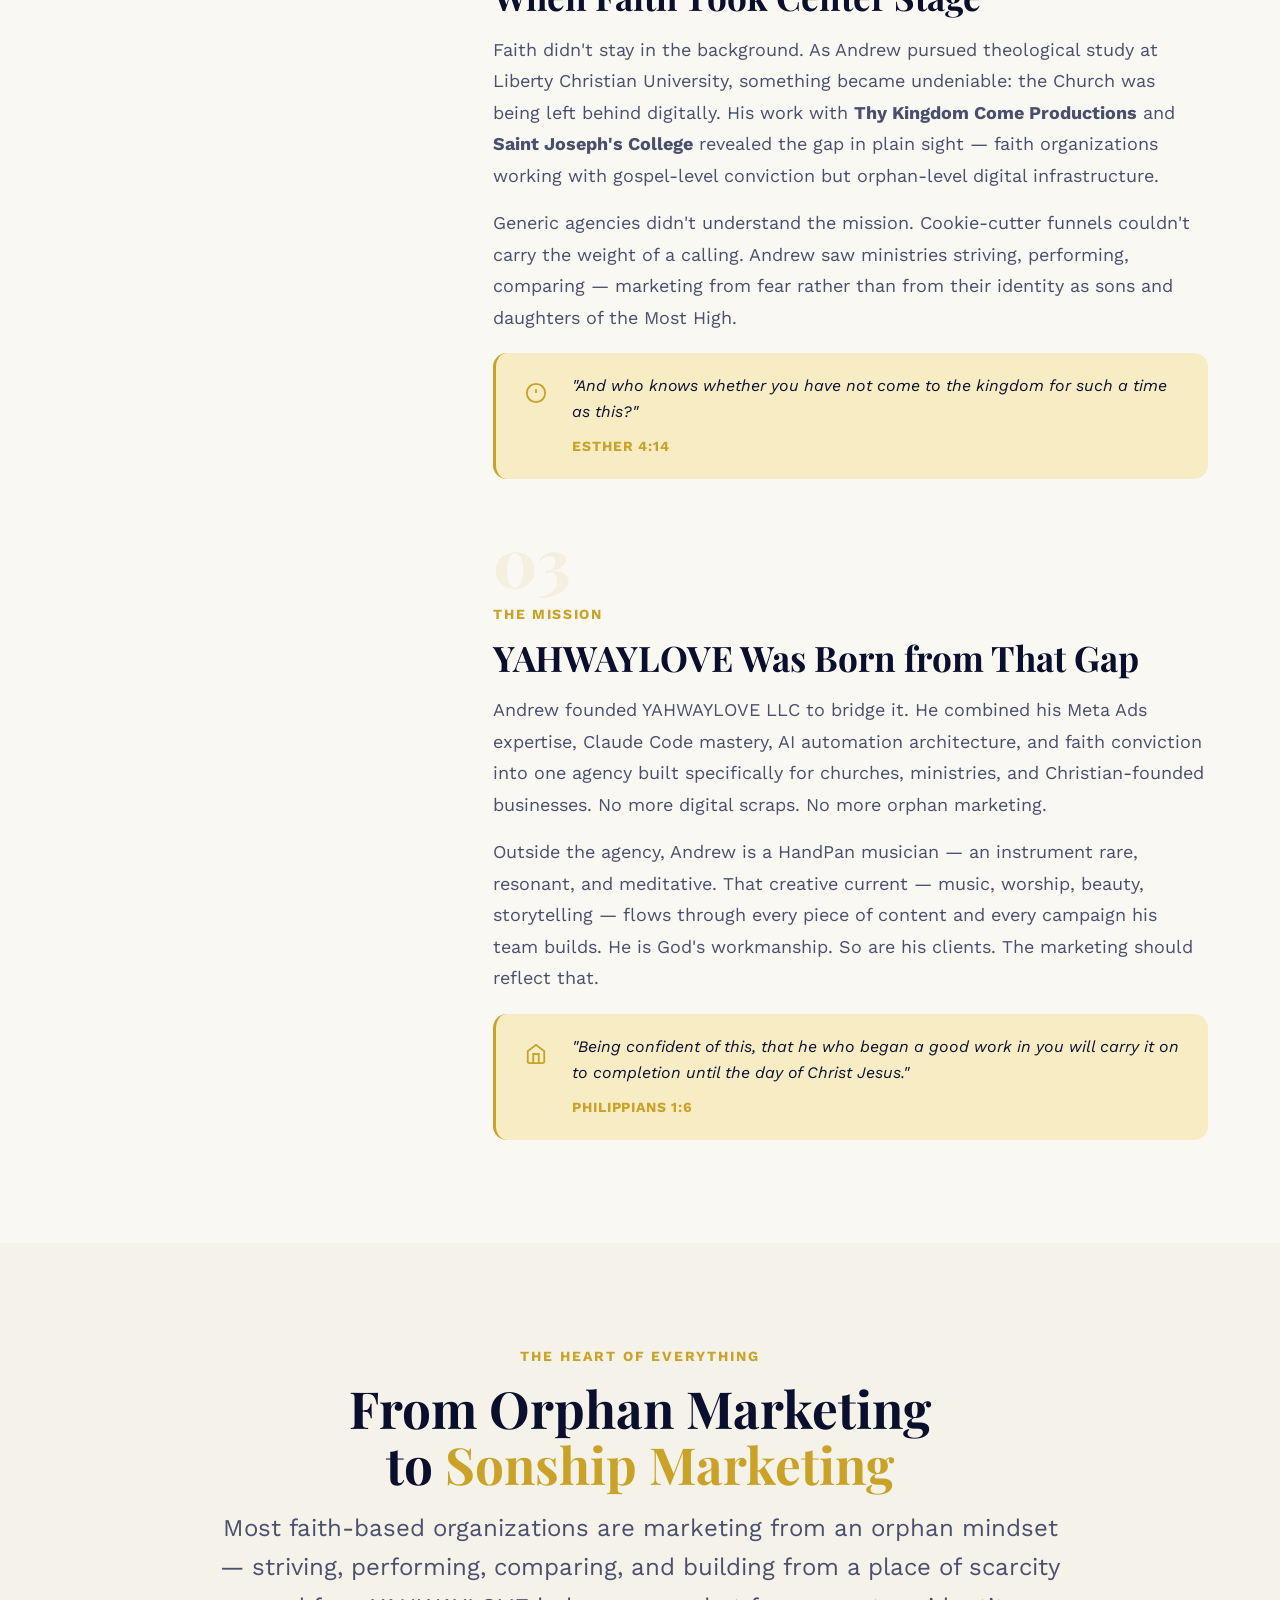
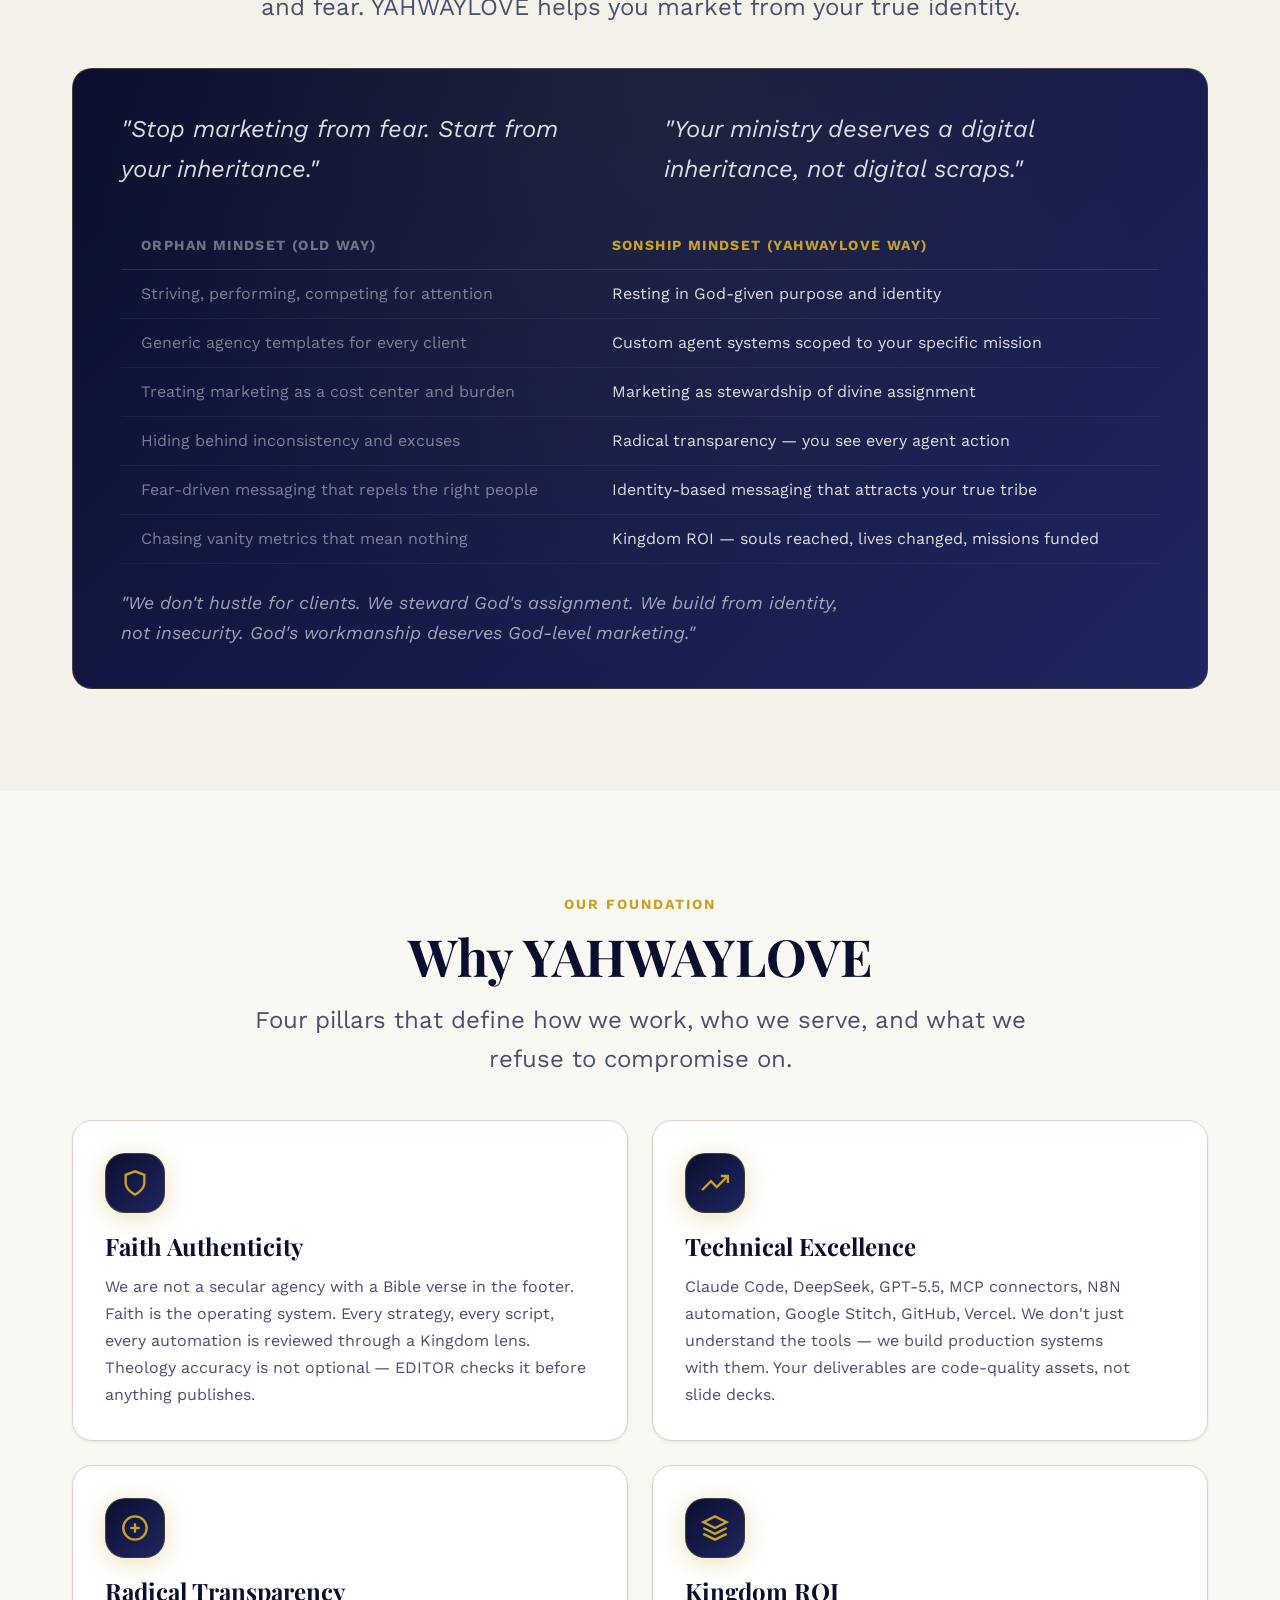
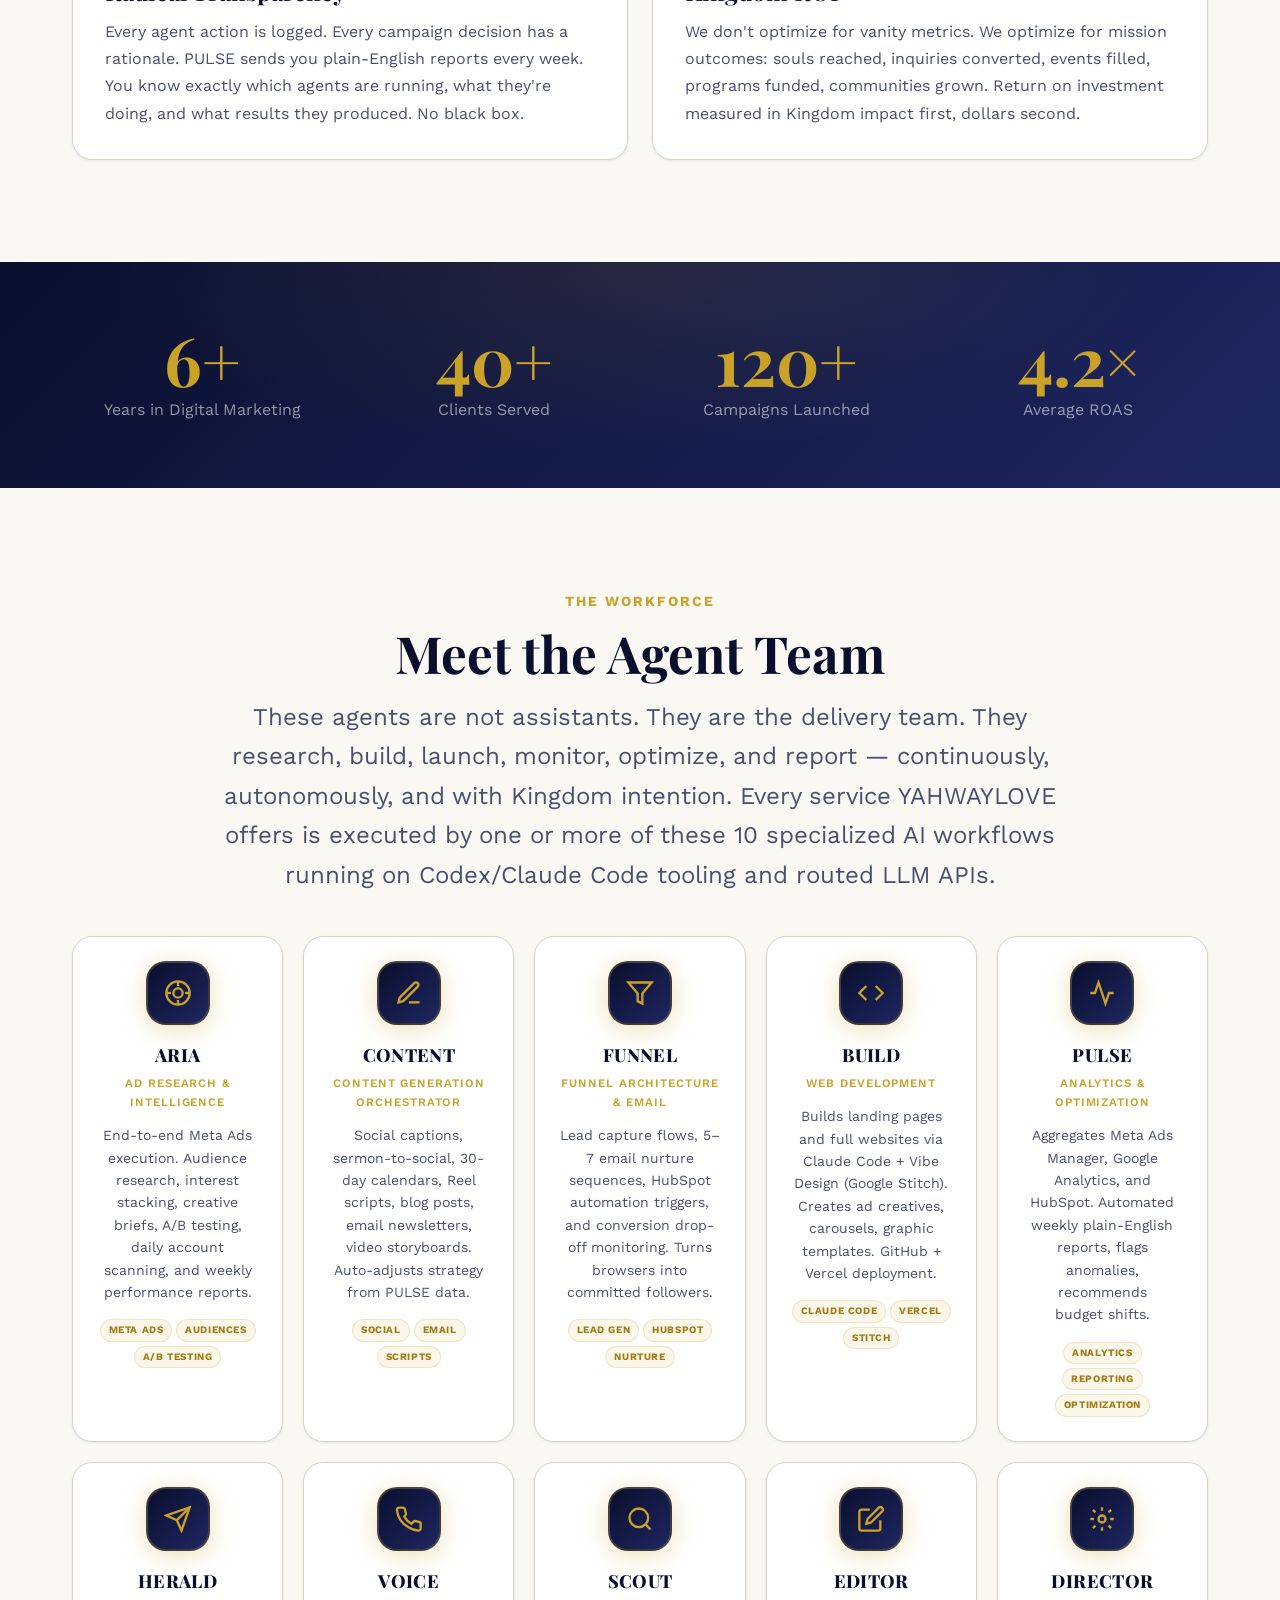
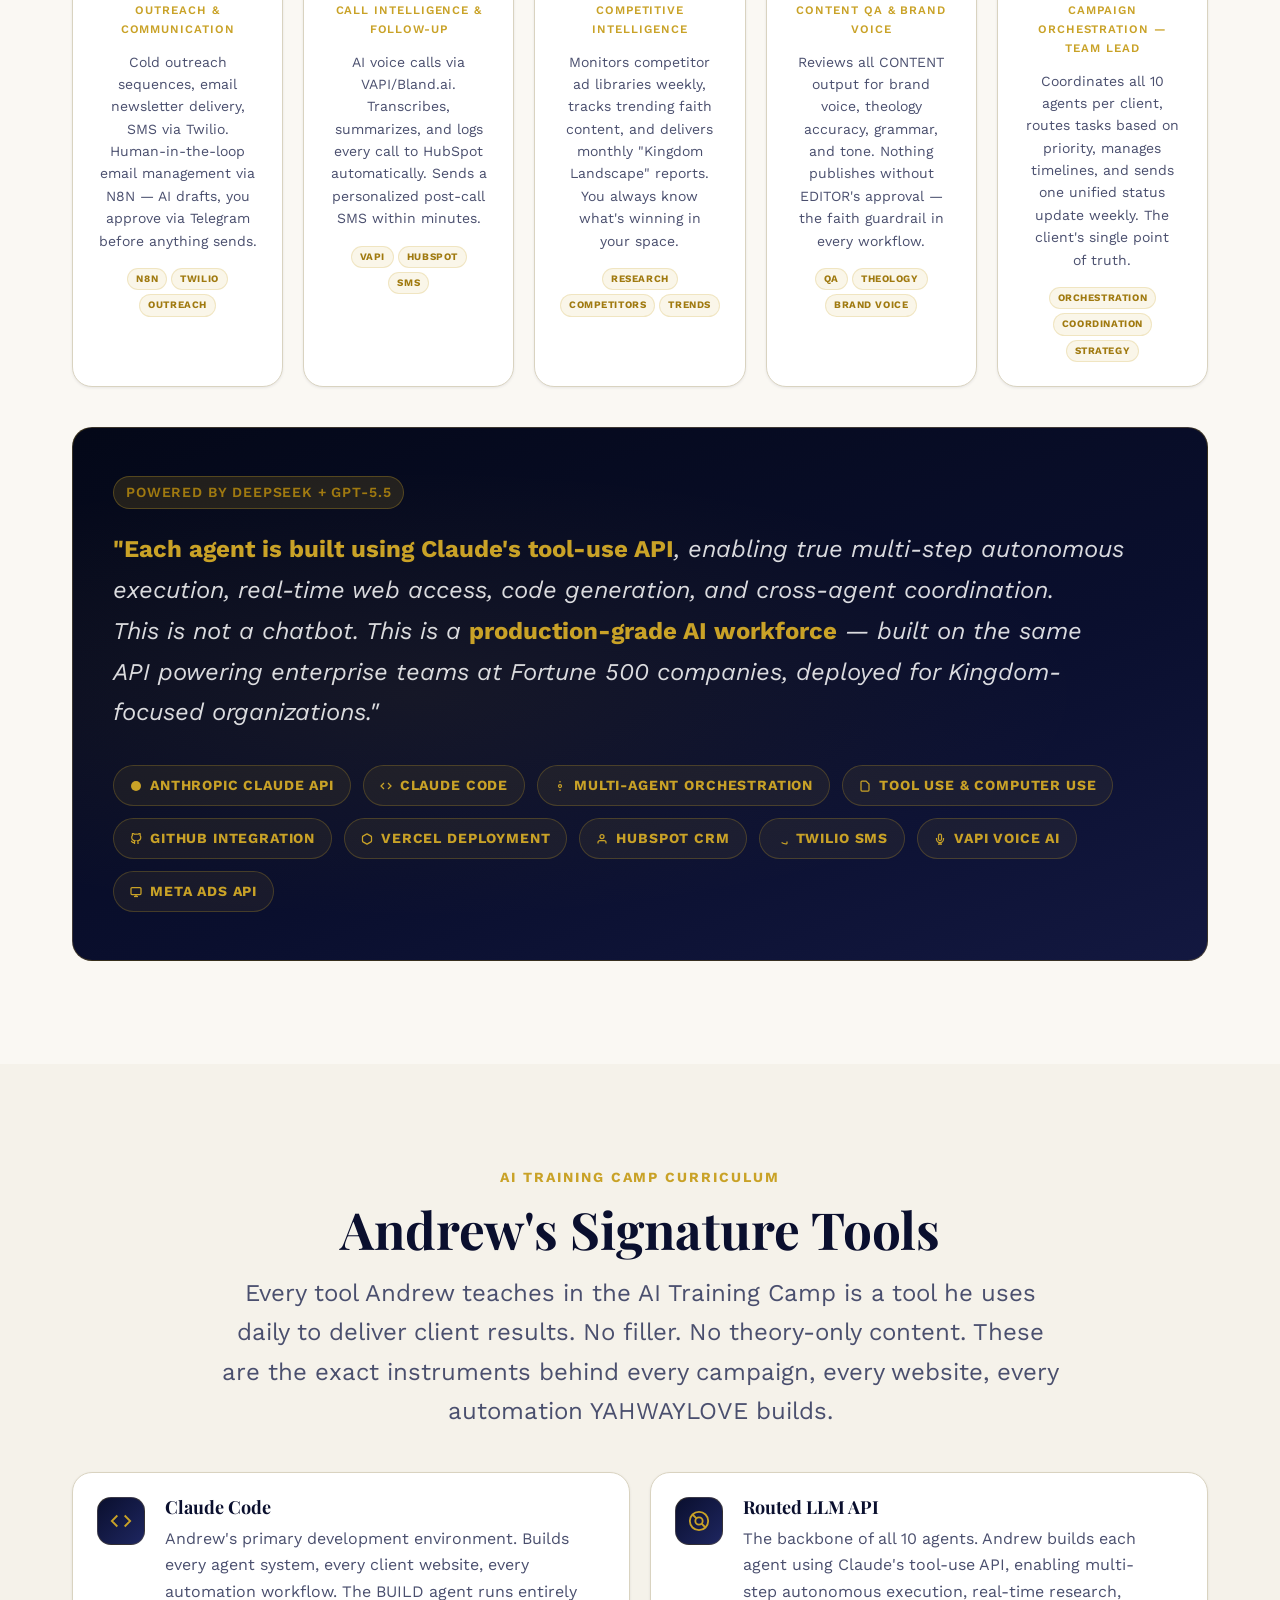
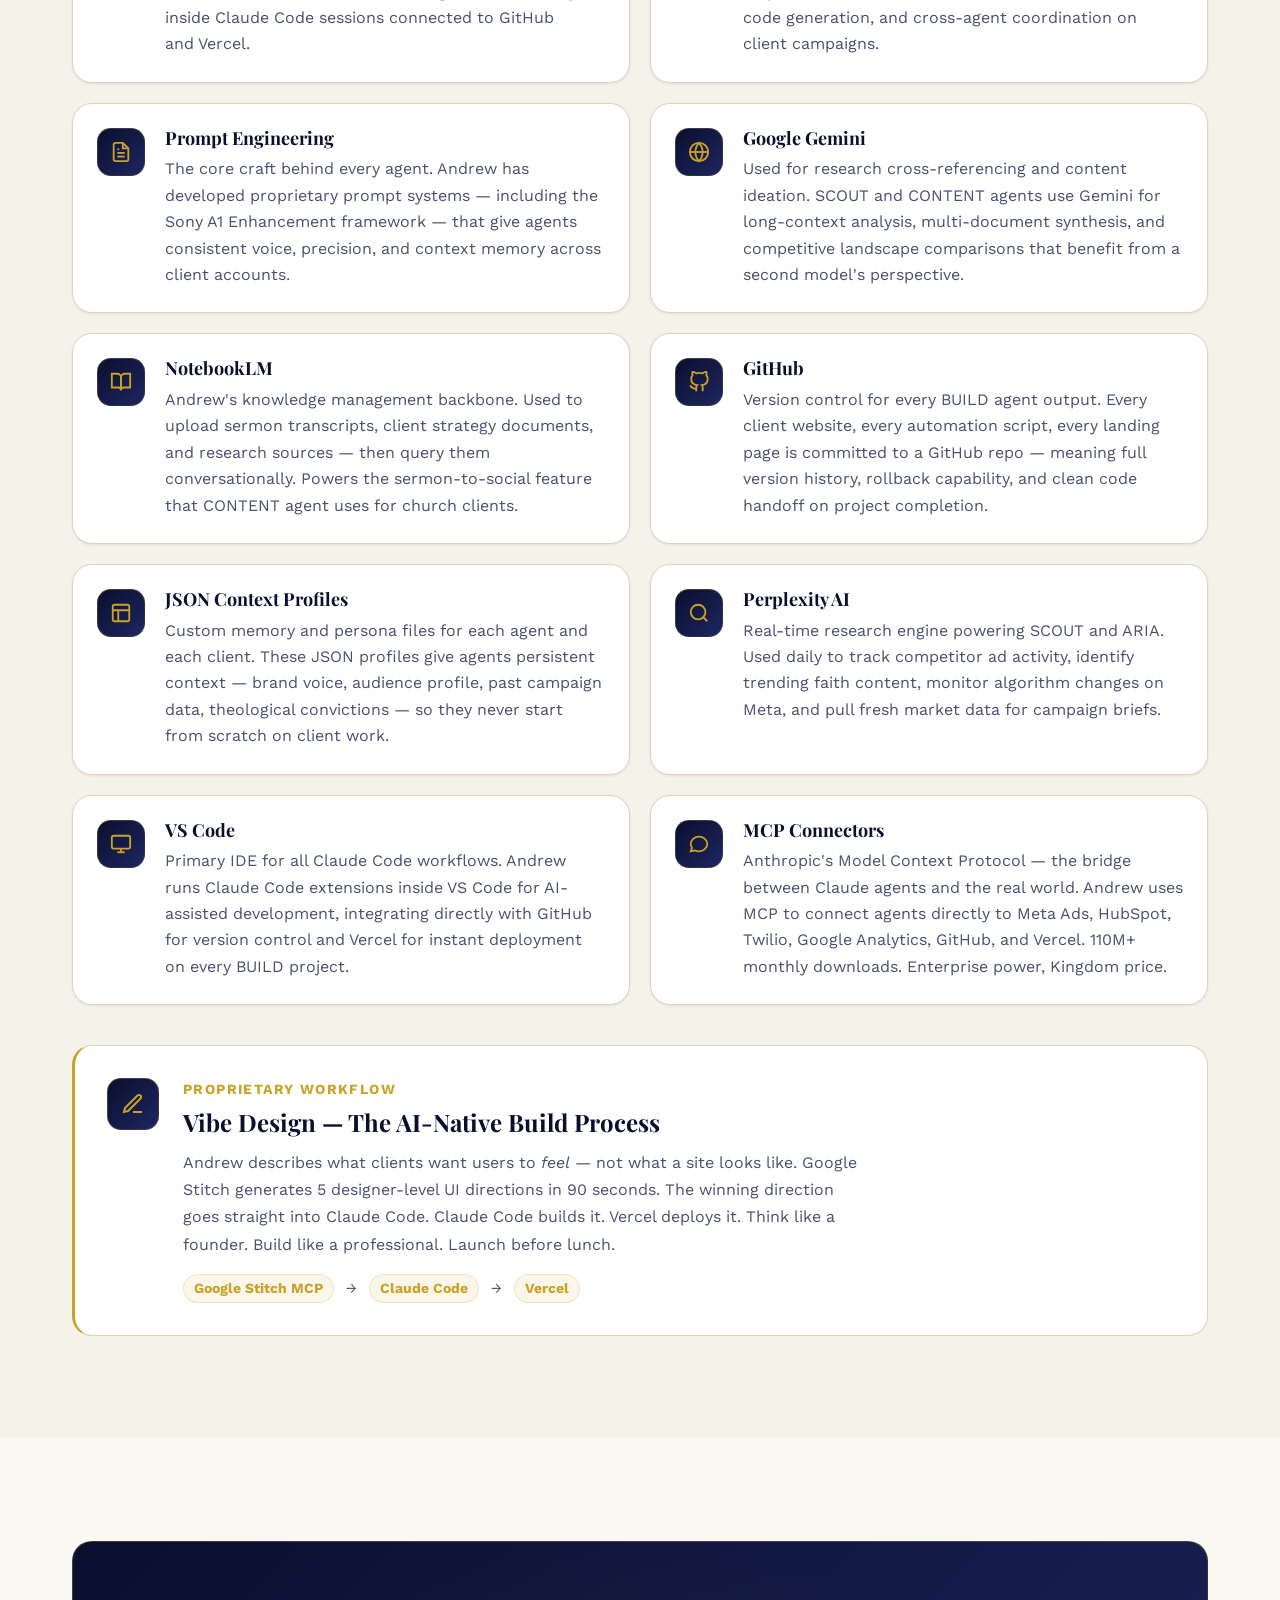
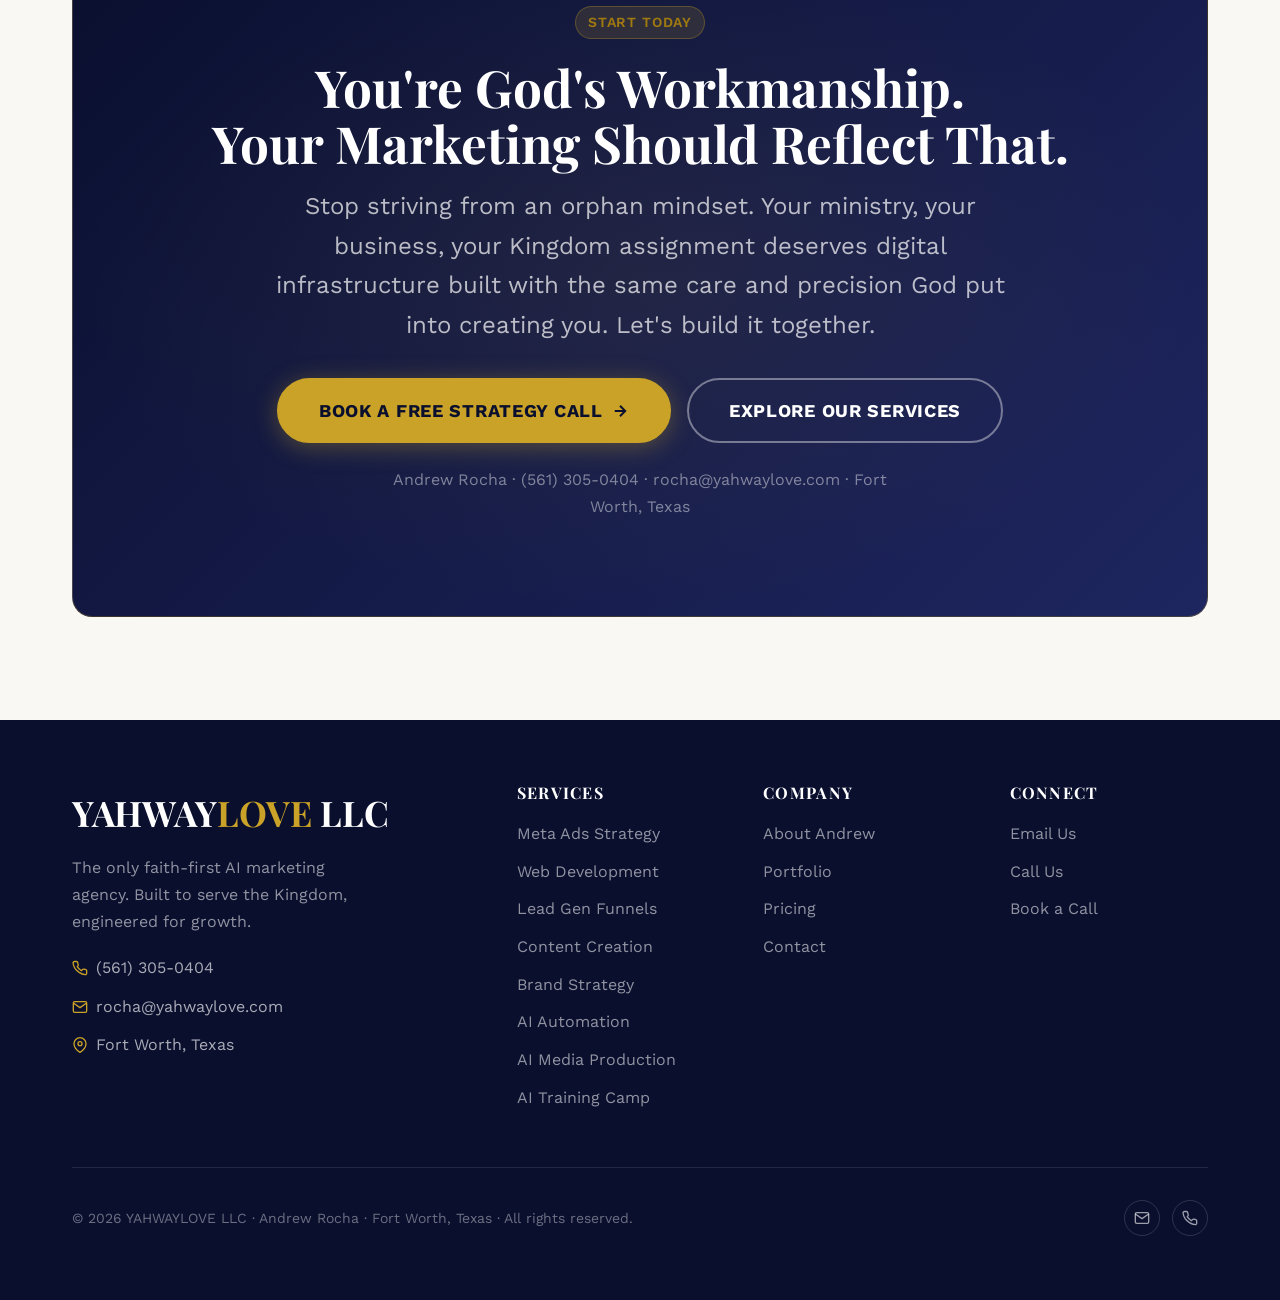
==== commit 64af0069: "feat: route sprint agents through deepseek and gpt fallback" ====
--- a/pages/about.html
+++ b/pages/about.html
@@ -4,7 +4,7 @@
   <meta charset="UTF-8" />
   <meta name="viewport" content="width=device-width, initial-scale=1.0" />
   <title>About Andrew Rocha — YAHWAYLOVE LLC | Faith-First AI Marketing</title>
-  <meta name="description" content="Andrew Rocha is a Fort Worth-based digital strategist, man of faith, and founder of YAHWAYLOVE LLC — the only faith-first AI marketing agency powered by a 10-agent team on Claude Code and Anthropic API." />
+  <meta name="description" content="Andrew Rocha is a Fort Worth-based digital strategist, man of faith, and founder of YAHWAYLOVE LLC — the only faith-first AI marketing agency powered by a 10-agent team on Codex/Claude Code tooling and routed LLM APIs." />
   <meta name="author" content="Andrew Rocha" />
   <meta property="og:title" content="About Andrew Rocha — YAHWAYLOVE LLC" />
   <meta property="og:description" content="From SWAT to Sonship. The story behind the only faith-first AI marketing agency in Fort Worth, Texas." />
@@ -614,7 +614,7 @@
           <svg width="28" height="28" viewBox="0 0 24 24" fill="none" stroke="currentColor" stroke-width="2"><polyline points="23 6 13.5 15.5 8.5 10.5 1 18"/><polyline points="17 6 23 6 23 12"/></svg>
         </div>
         <h3>Technical Excellence</h3>
-        <p>Claude Code, Anthropic API, MCP connectors, N8N automation, Google Stitch, GitHub, Vercel. We don't just understand the tools — we build production systems with them. Your deliverables are code-quality assets, not slide decks.</p>
+        <p>Claude Code, DeepSeek, GPT-5.5, MCP connectors, N8N automation, Google Stitch, GitHub, Vercel. We don't just understand the tools — we build production systems with them. Your deliverables are code-quality assets, not slide decks.</p>
       </div>
       <div class="pillar-card" data-animate data-animate-delay="3">
         <div class="pillar-icon">
@@ -664,7 +664,7 @@
       <h2 class="section-title">Meet the Agent Team</h2>
     </div>
     <div class="text-center" style="margin-bottom:var(--space-10);" data-animate>
-      <p class="section-sub" style="margin:0 auto;">These agents are not assistants. They are the delivery team. They research, build, launch, monitor, optimize, and report — continuously, autonomously, and with Kingdom intention. Every service YAHWAYLOVE offers is executed by one or more of these 10 specialized AI workflows running on Claude Code and the Anthropic API.</p>
+      <p class="section-sub" style="margin:0 auto;">These agents are not assistants. They are the delivery team. They research, build, launch, monitor, optimize, and report — continuously, autonomously, and with Kingdom intention. Every service YAHWAYLOVE offers is executed by one or more of these 10 specialized AI workflows running on Codex/Claude Code tooling and routed LLM APIs.</p>
     </div>
 
     <div class="agent-grid">
@@ -834,7 +834,7 @@
     <!-- Tech Stack Callout -->
     <div class="tech-stack-callout" data-animate>
       <div class="tech-stack-inner">
-        <div class="badge badge-gold" style="margin-bottom:var(--space-5);">Powered by Claude Code + Anthropic API</div>
+        <div class="badge badge-gold" style="margin-bottom:var(--space-5);">Powered by DeepSeek + GPT-5.5</div>
         <p class="tech-stack-quote">
           <strong>"Each agent is built using Claude's tool-use API</strong>, enabling true multi-step autonomous execution, real-time web access, code generation, and cross-agent coordination. This is not a chatbot. This is a <strong>production-grade AI workforce</strong> — built on the same API powering enterprise teams at Fortune 500 companies, deployed for Kingdom-focused organizations."
         </p>
@@ -912,7 +912,7 @@
           <svg width="22" height="22" viewBox="0 0 24 24" fill="none" stroke="currentColor" stroke-width="2"><circle cx="12" cy="12" r="10"/><circle cx="12" cy="12" r="4"/><line x1="4.93" y1="4.93" x2="9.17" y2="9.17"/><line x1="14.83" y1="14.83" x2="19.07" y2="19.07"/></svg>
         </div>
         <div class="tool-card-content">
-          <h4>Anthropic API</h4>
+          <h4>Routed LLM API</h4>
           <p>The backbone of all 10 agents. Andrew builds each agent using Claude's tool-use API, enabling multi-step autonomous execution, real-time research, code generation, and cross-agent coordination on client campaigns.</p>
         </div>
       </div>
